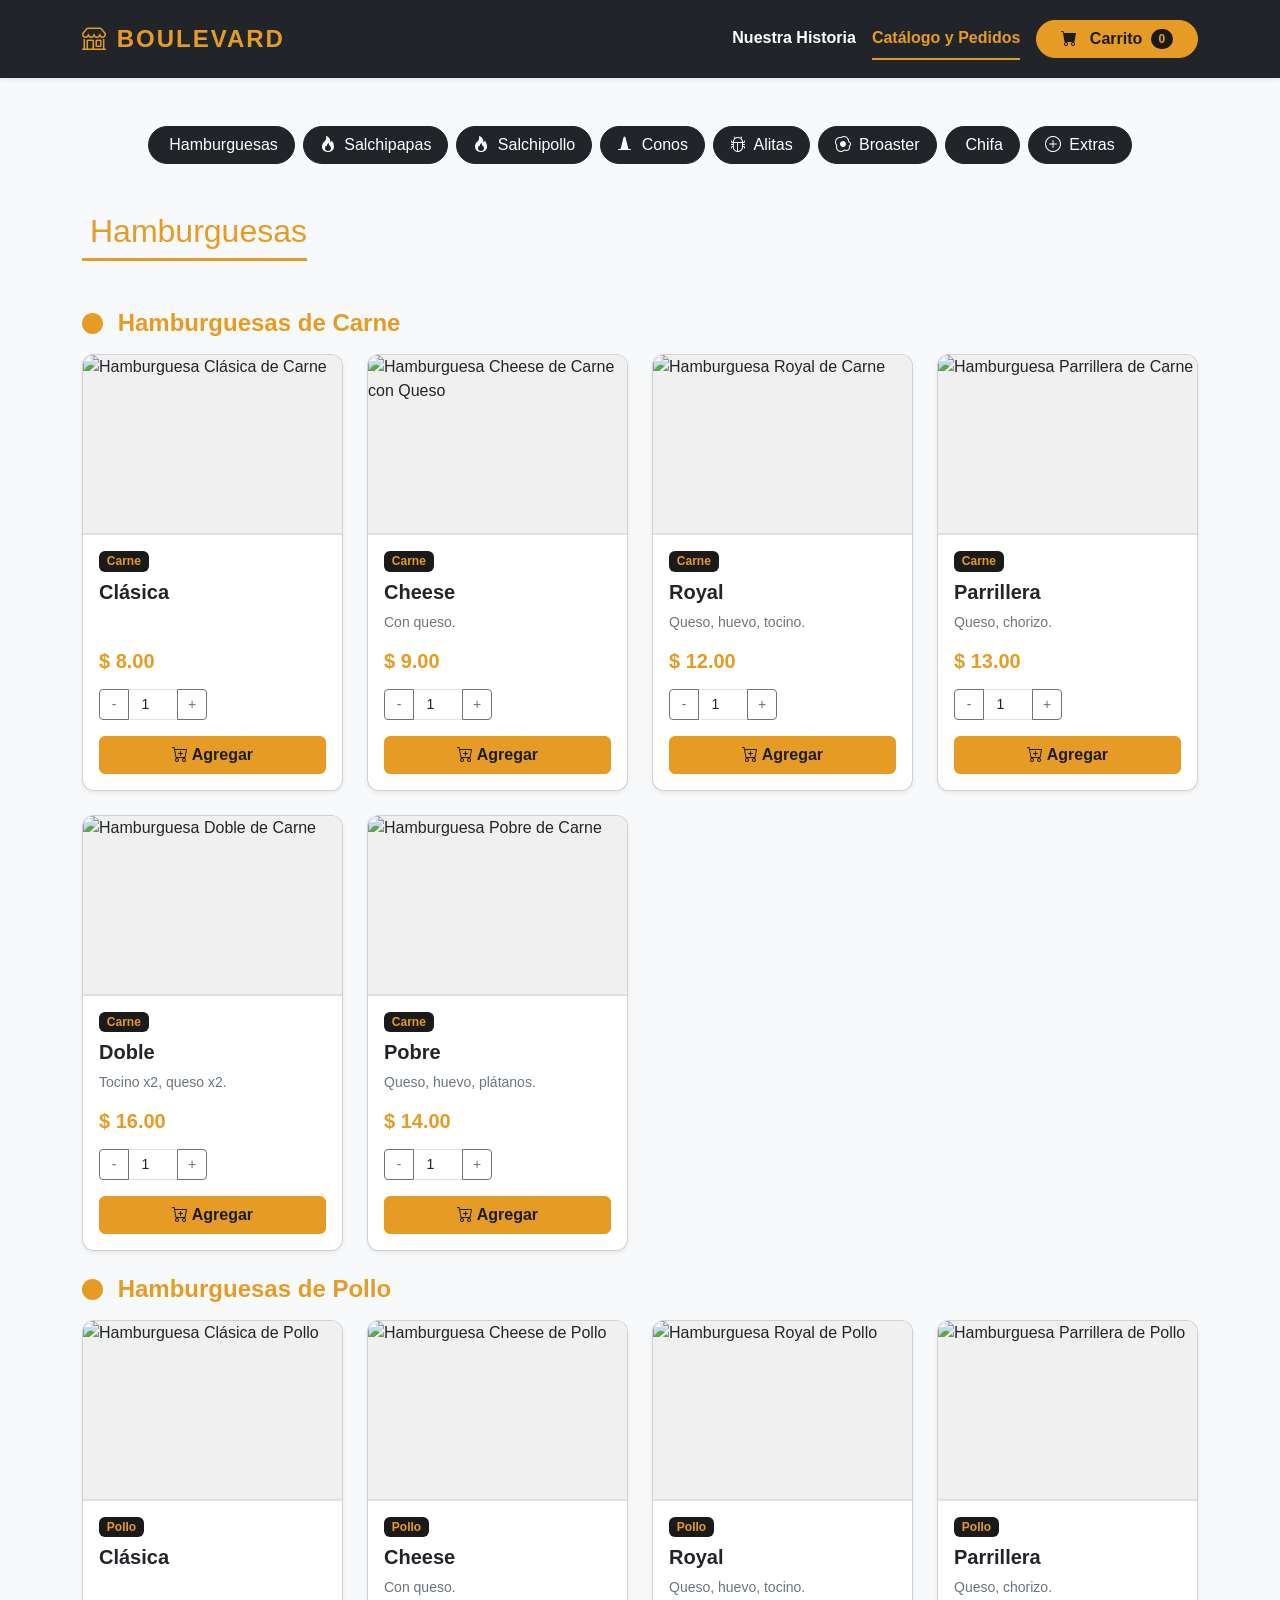
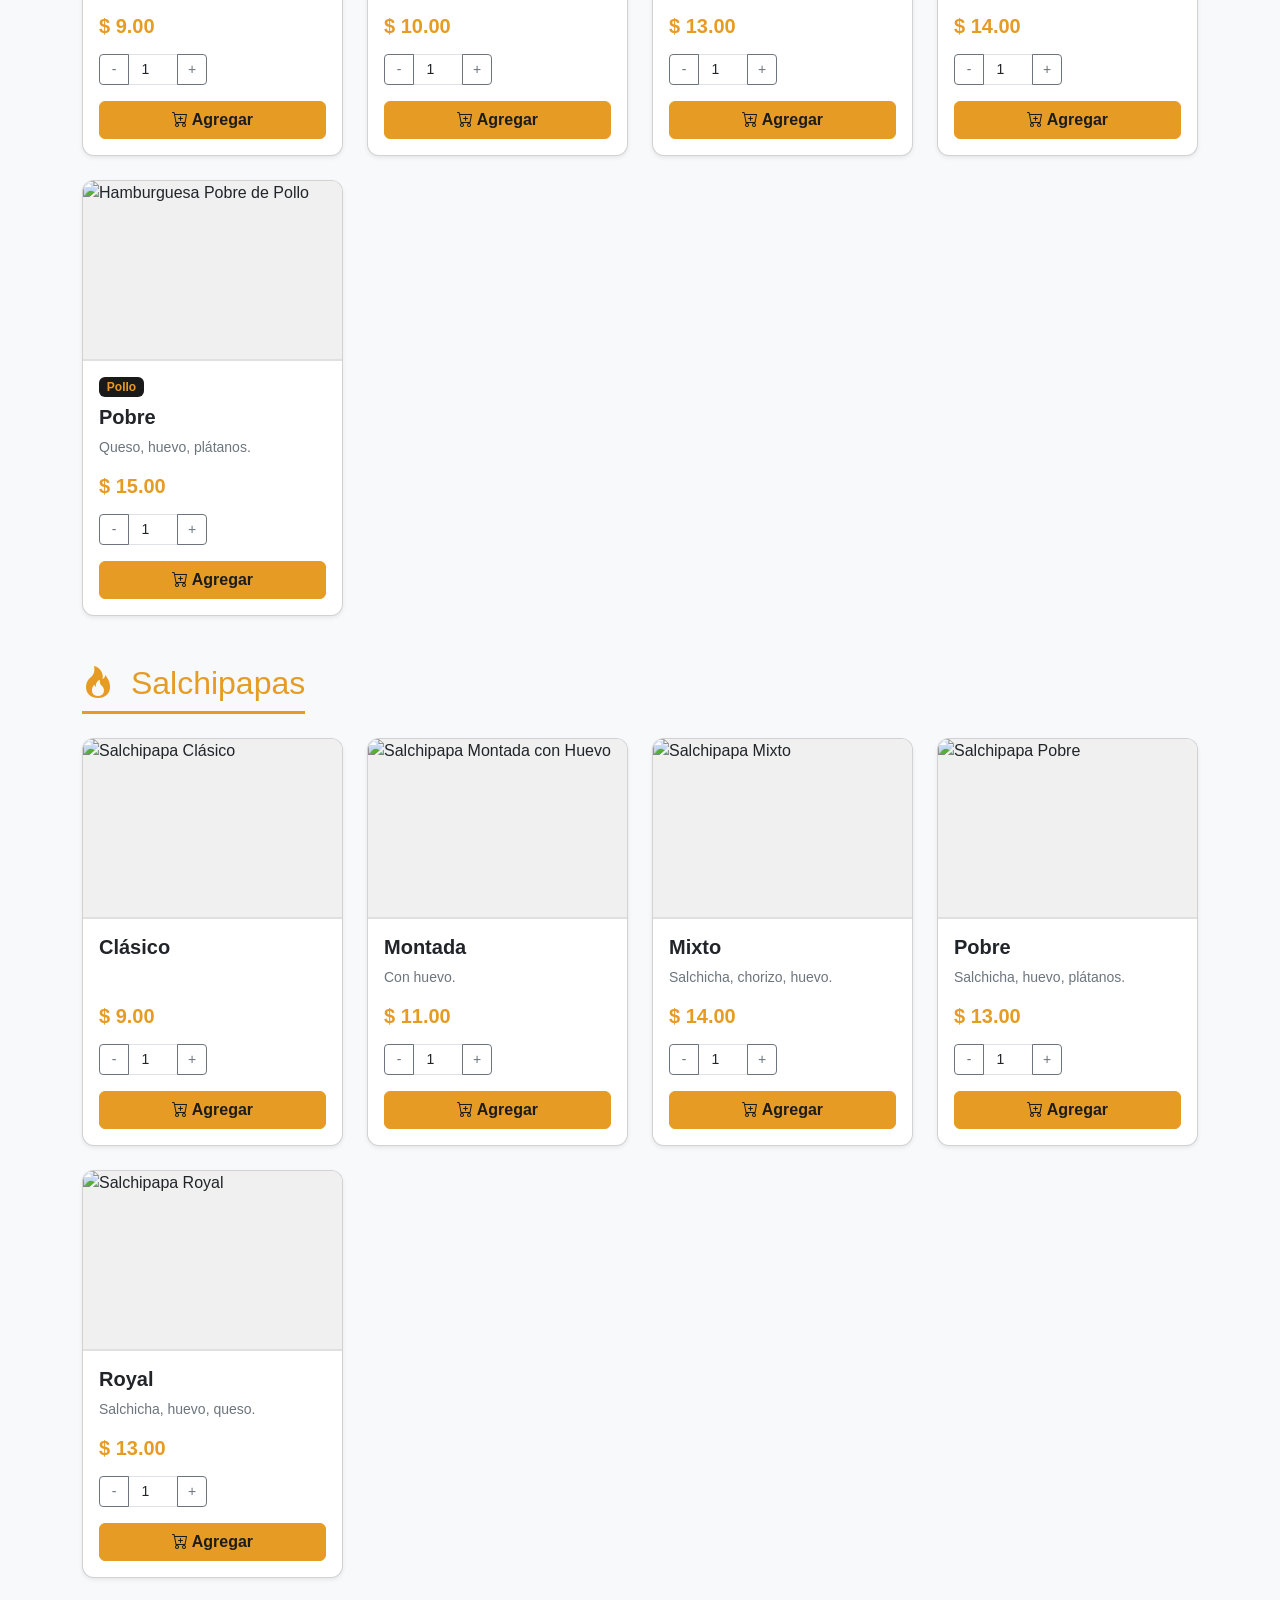
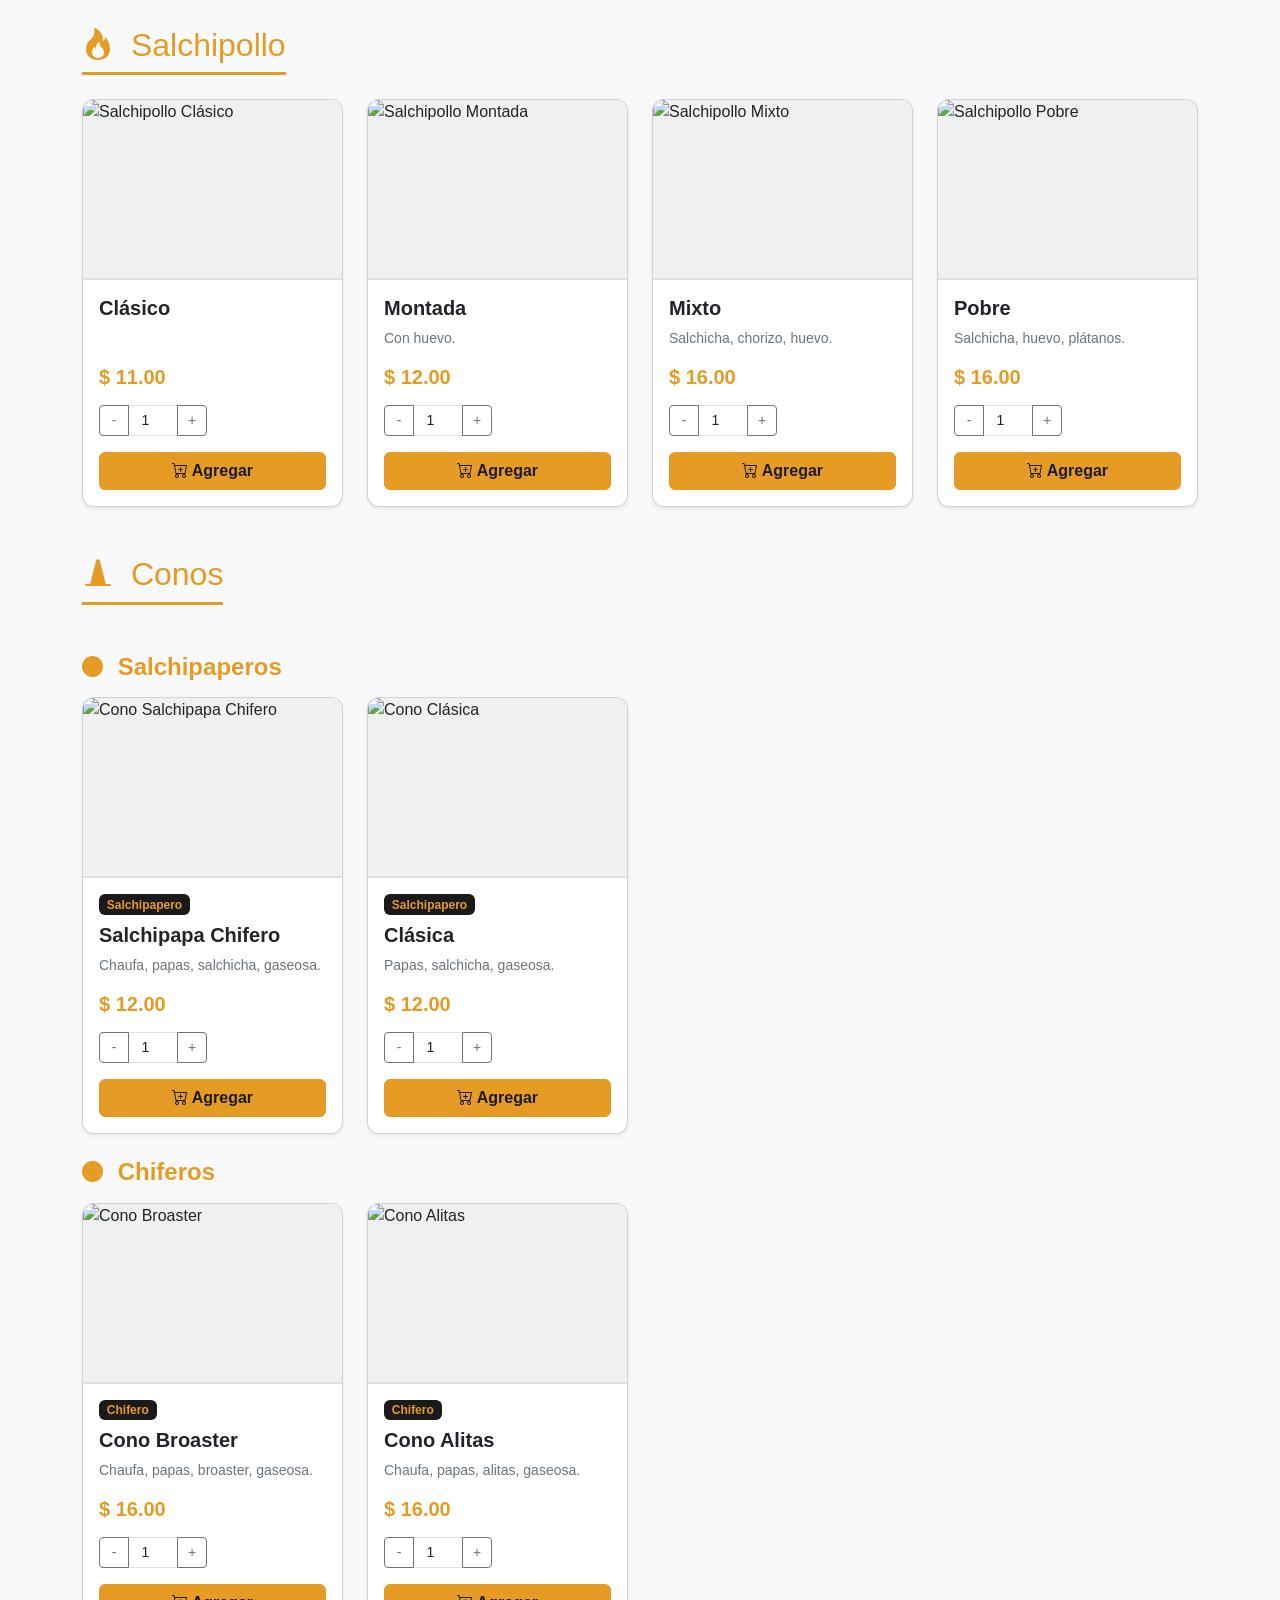
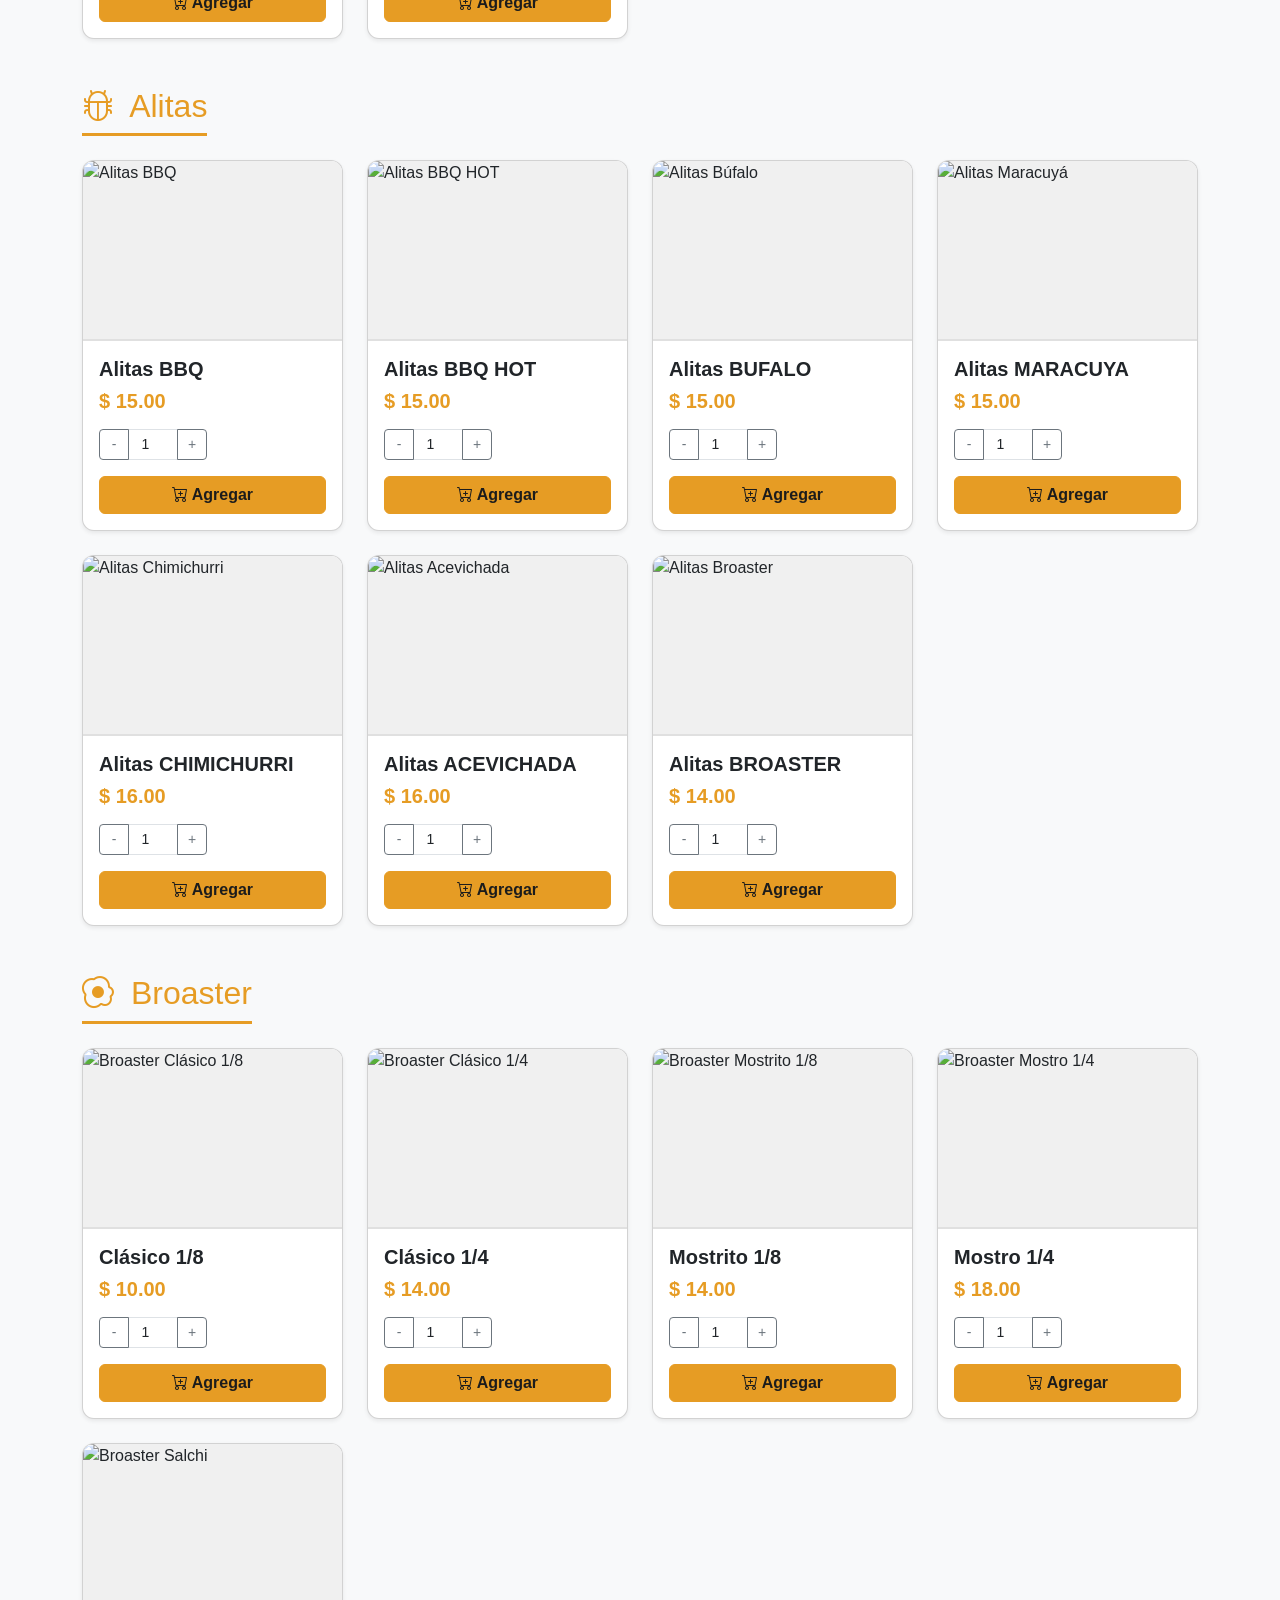
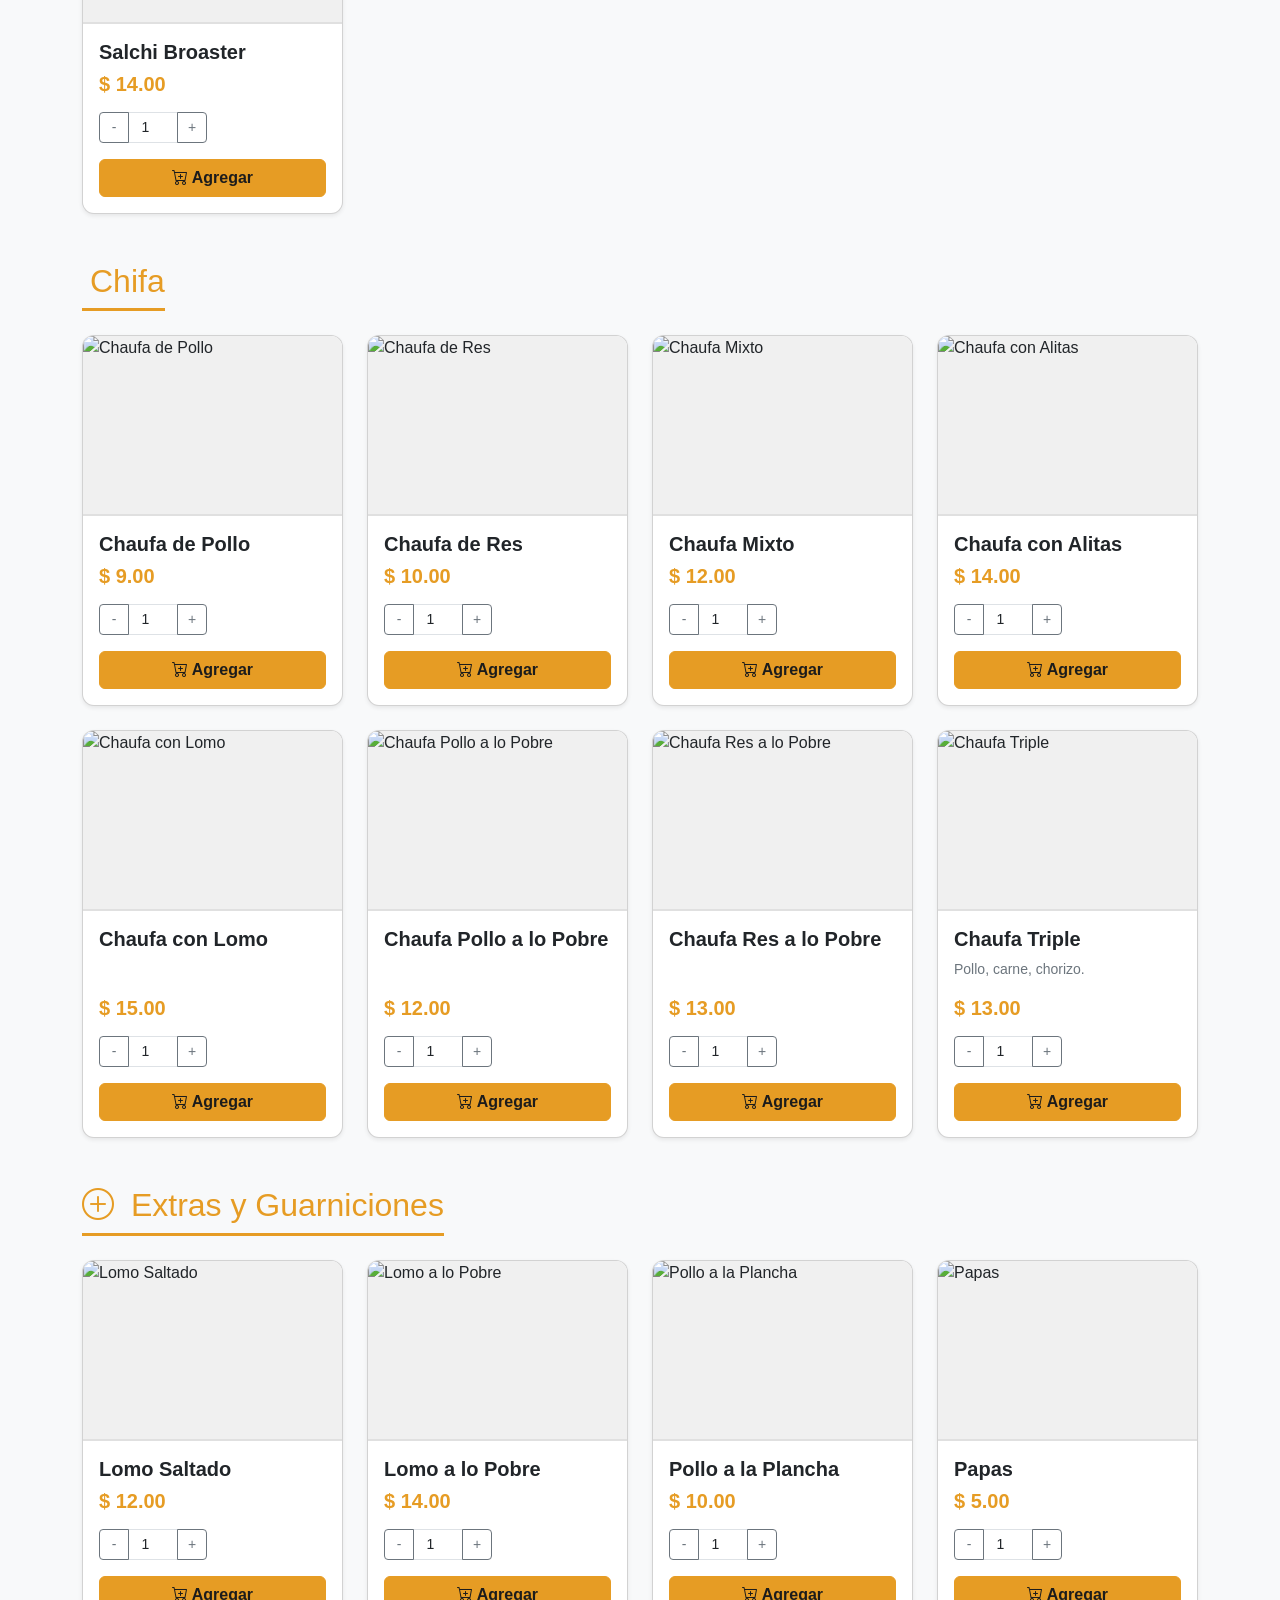
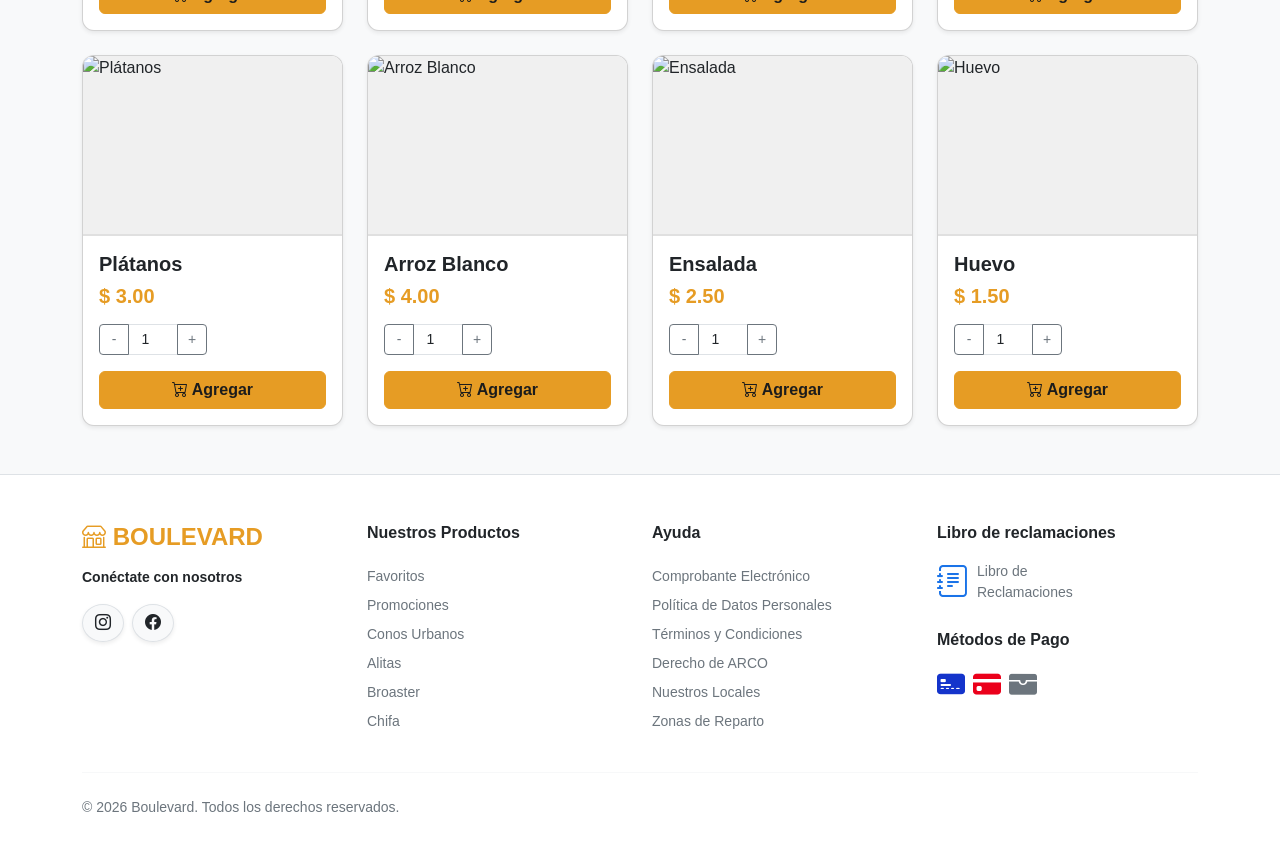
==== catalogo.html @ 3424c120 "first commit" ====
<!DOCTYPE html>
<html lang="es">
<head>
    <meta charset="UTF-8">
    <meta name="viewport" content="width=device-width, initial-scale=1.0">
    <title>Catálogo - Boulevard</title>
    
    <link rel="icon" type="image/png" href="imagenes/logo_boulevard.png">
    
    <link href="https://cdn.jsdelivr.net/npm/bootstrap@5.3.0/dist/css/bootstrap.min.css" rel="stylesheet">
    <link href="https://cdn.jsdelivr.net/npm/bootstrap-icons@1.10.5/font/bootstrap-icons.css" rel="stylesheet">
    
    <link rel="stylesheet" href="styles.css">
</head>
<body class="tema-boulevard bg-light">

    <nav class="navbar navbar-expand-lg bg-dark shadow-sm py-3 sticky-top" data-bs-theme="dark">
        <div class="container">
            <a class="navbar-brand logo-boulevard fw-bold text-uppercase text-warning" href="index.html">
                <i class="bi bi-shop"></i> BOULEVARD
            </a>
            <button class="navbar-toggler" type="button" data-bs-toggle="collapse" data-bs-target="#menuNavegacion">
                <span class="navbar-toggler-icon"></span>
            </button>
            <div class="collapse navbar-collapse" id="menuNavegacion">
                <ul class="nav nav-underline ms-auto align-items-center gap-3">
                    <li class="nav-item">
                        <a class="nav-link fw-bold text-light" href="index.html">Nuestra Historia</a>
                    </li>
                    <li class="nav-item">
                        <a class="nav-link active fw-bold text-warning" aria-current="page" href="catalogo.html">Catálogo y Pedidos</a>
                    </li>
                    <li class="nav-item">
                        <button class="btn btn-warning rounded-pill px-4 fw-bold" id="verCarritoBtn">
                            <i class="bi bi-cart-fill me-2"></i> Carrito <span id="carritoCount" class="badge bg-dark text-warning ms-1 rounded-pill">0</span>
                        </button>
                    </li>
                </ul>
            </div>
        </div>
    </nav>
    
    <main class="container my-5">
        
        <nav class="mb-5">
            <div class="d-flex justify-content-center flex-wrap gap-2">
                <a href="#hamburguesas" class="btn btn-dark rounded-pill px-3"><i class="bi bi-bagel me-1"></i> Hamburguesas</a>
                <a href="#salchipapas" class="btn btn-dark rounded-pill px-3"><i class="bi bi-fire me-1"></i> Salchipapas</a>
                <a href="#salchipollo" class="btn btn-dark rounded-pill px-3"><i class="bi bi-fire me-1"></i> Salchipollo</a>
                <a href="#conos" class="btn btn-dark rounded-pill px-3"><i class="bi bi-cone me-1"></i> Conos</a>
                <a href="#alitas" class="btn btn-dark rounded-pill px-3"><i class="bi bi-bug me-1"></i> Alitas</a>
                <a href="#broaster" class="btn btn-dark rounded-pill px-3"><i class="bi bi-egg-fried me-1"></i> Broaster</a>
                <a href="#chifa" class="btn btn-dark rounded-pill px-3"><i class="bi bi-bowl-fill me-1"></i> Chifa</a>
                <a href="#extras" class="btn btn-dark rounded-pill px-3"><i class="bi bi-plus-circle me-1"></i> Extras</a>
            </div>
        </nav>

        <!-- HAMBURGUESAS -->
        <section id="hamburguesas" class="mb-5">
            <h2 class="titulo-seccion text-warning mb-4"><i class="bi bi-bagel me-2"></i> Hamburguesas</h2>
            
            <h4 class="text-warning fw-bold mt-4 mb-3"><i class="bi bi-circle-fill me-2 small"></i> Hamburguesas de Carne</h4>
            <div class="row g-4 mb-4">
                <div class="col-12 col-md-6 col-lg-3">
                    <div class="card h-100 shadow-sm">
                        <div class="card-img-wrapper">
                            <img src="imagenes/hamburguesas/clasica-carne.jpg" alt="Hamburguesa Clásica de Carne" width="400" height="300" loading="lazy">
                            <div class="img-fallback">Hamburguesa Clásica de Carne</div>
                        </div>
                        <div class="card-body d-flex flex-column">
                            <span class="badge bg-dark mb-2 text-warning align-self-start">Carne</span>
                            <h5 class="card-title fw-bold">Clásica</h5>
                            <h5 class="mt-auto text-warning fw-bold">$ 8.00</h5>
                            <div class="input-group input-group-sm mb-3 mt-2">
                                <button class="btn btn-outline-secondary btn-resta" type="button">-</button>
                                <input type="number" class="form-control text-center cantidad" value="1" min="1" readonly>
                                <button class="btn btn-outline-secondary btn-suma" type="button">+</button>
                            </div>
                            <button class="btn btn-warning w-100 agregar-carrito"
                                    data-id="hamburguesa-clasica-carne"
                                    data-nombre="Hamburguesa Clásica (Carne)"
                                    data-precio="8.00">
                                <i class="bi bi-cart-plus"></i> Agregar
                            </button>
                        </div>
                    </div>
                </div>
                <div class="col-12 col-md-6 col-lg-3">
                    <div class="card h-100 shadow-sm">
                        <div class="card-img-wrapper">
                            <img src="imagenes/hamburguesas/cheese-carne.jpg" alt="Hamburguesa Cheese de Carne con Queso" width="400" height="300" loading="lazy">
                            <div class="img-fallback">Hamburguesa Cheese de Carne</div>
                        </div>
                        <div class="card-body d-flex flex-column">
                            <span class="badge bg-dark mb-2 text-warning align-self-start">Carne</span>
                            <h5 class="card-title fw-bold">Cheese</h5>
                            <p class="card-text text-muted small">Con queso.</p>
                            <h5 class="mt-auto text-warning fw-bold">$ 9.00</h5>
                            <div class="input-group input-group-sm mb-3 mt-2">
                                <button class="btn btn-outline-secondary btn-resta" type="button">-</button>
                                <input type="number" class="form-control text-center cantidad" value="1" min="1" readonly>
                                <button class="btn btn-outline-secondary btn-suma" type="button">+</button>
                            </div>
                            <button class="btn btn-warning w-100 agregar-carrito"
                                    data-id="hamburguesa-cheese-carne"
                                    data-nombre="Hamburguesa Cheese (Carne)"
                                    data-precio="9.00">
                                <i class="bi bi-cart-plus"></i> Agregar
                            </button>
                        </div>
                    </div>
                </div>
                <div class="col-12 col-md-6 col-lg-3">
                    <div class="card h-100 shadow-sm">
                        <div class="card-img-wrapper">
                            <img src="imagenes/hamburguesas/royal-carne.jpg" alt="Hamburguesa Royal de Carne" width="400" height="300" loading="lazy">
                            <div class="img-fallback">Hamburguesa Royal de Carne</div>
                        </div>
                        <div class="card-body d-flex flex-column">
                            <span class="badge bg-dark mb-2 text-warning align-self-start">Carne</span>
                            <h5 class="card-title fw-bold">Royal</h5>
                            <p class="card-text text-muted small">Queso, huevo, tocino.</p>
                            <h5 class="mt-auto text-warning fw-bold">$ 12.00</h5>
                            <div class="input-group input-group-sm mb-3 mt-2">
                                <button class="btn btn-outline-secondary btn-resta" type="button">-</button>
                                <input type="number" class="form-control text-center cantidad" value="1" min="1" readonly>
                                <button class="btn btn-outline-secondary btn-suma" type="button">+</button>
                            </div>
                            <button class="btn btn-warning w-100 agregar-carrito"
                                    data-id="hamburguesa-royal-carne"
                                    data-nombre="Hamburguesa Royal (Carne)"
                                    data-precio="12.00">
                                <i class="bi bi-cart-plus"></i> Agregar
                            </button>
                        </div>
                    </div>
                </div>
                <div class="col-12 col-md-6 col-lg-3">
                    <div class="card h-100 shadow-sm">
                        <div class="card-img-wrapper">
                            <img src="imagenes/hamburguesas/parrillera-carne.jpg" alt="Hamburguesa Parrillera de Carne" width="400" height="300" loading="lazy">
                            <div class="img-fallback">Hamburguesa Parrillera de Carne</div>
                        </div>
                        <div class="card-body d-flex flex-column">
                            <span class="badge bg-dark mb-2 text-warning align-self-start">Carne</span>
                            <h5 class="card-title fw-bold">Parrillera</h5>
                            <p class="card-text text-muted small">Queso, chorizo.</p>
                            <h5 class="mt-auto text-warning fw-bold">$ 13.00</h5>
                            <div class="input-group input-group-sm mb-3 mt-2">
                                <button class="btn btn-outline-secondary btn-resta" type="button">-</button>
                                <input type="number" class="form-control text-center cantidad" value="1" min="1" readonly>
                                <button class="btn btn-outline-secondary btn-suma" type="button">+</button>
                            </div>
                            <button class="btn btn-warning w-100 agregar-carrito"
                                    data-id="hamburguesa-parrillera-carne"
                                    data-nombre="Hamburguesa Parrillera (Carne)"
                                    data-precio="13.00">
                                <i class="bi bi-cart-plus"></i> Agregar
                            </button>
                        </div>
                    </div>
                </div>
                <div class="col-12 col-md-6 col-lg-3">
                    <div class="card h-100 shadow-sm">
                        <div class="card-img-wrapper">
                            <img src="imagenes/hamburguesas/doble-carne.jpg" alt="Hamburguesa Doble de Carne" width="400" height="300" loading="lazy">
                            <div class="img-fallback">Hamburguesa Doble de Carne</div>
                        </div>
                        <div class="card-body d-flex flex-column">
                            <span class="badge bg-dark mb-2 text-warning align-self-start">Carne</span>
                            <h5 class="card-title fw-bold">Doble</h5>
                            <p class="card-text text-muted small">Tocino x2, queso x2.</p>
                            <h5 class="mt-auto text-warning fw-bold">$ 16.00</h5>
                            <div class="input-group input-group-sm mb-3 mt-2">
                                <button class="btn btn-outline-secondary btn-resta" type="button">-</button>
                                <input type="number" class="form-control text-center cantidad" value="1" min="1" readonly>
                                <button class="btn btn-outline-secondary btn-suma" type="button">+</button>
                            </div>
                            <button class="btn btn-warning w-100 agregar-carrito"
                                    data-id="hamburguesa-doble-carne"
                                    data-nombre="Hamburguesa Doble (Carne)"
                                    data-precio="16.00">
                                <i class="bi bi-cart-plus"></i> Agregar
                            </button>
                        </div>
                    </div>
                </div>
                <div class="col-12 col-md-6 col-lg-3">
                    <div class="card h-100 shadow-sm">
                        <div class="card-img-wrapper">
                            <img src="imagenes/hamburguesas/pobre-carne.jpg" alt="Hamburguesa Pobre de Carne" width="400" height="300" loading="lazy">
                            <div class="img-fallback">Hamburguesa Pobre de Carne</div>
                        </div>
                        <div class="card-body d-flex flex-column">
                            <span class="badge bg-dark mb-2 text-warning align-self-start">Carne</span>
                            <h5 class="card-title fw-bold">Pobre</h5>
                            <p class="card-text text-muted small">Queso, huevo, plátanos.</p>
                            <h5 class="mt-auto text-warning fw-bold">$ 14.00</h5>
                            <div class="input-group input-group-sm mb-3 mt-2">
                                <button class="btn btn-outline-secondary btn-resta" type="button">-</button>
                                <input type="number" class="form-control text-center cantidad" value="1" min="1" readonly>
                                <button class="btn btn-outline-secondary btn-suma" type="button">+</button>
                            </div>
                            <button class="btn btn-warning w-100 agregar-carrito"
                                    data-id="hamburguesa-pobre-carne"
                                    data-nombre="Hamburguesa Pobre (Carne)"
                                    data-precio="14.00">
                                <i class="bi bi-cart-plus"></i> Agregar
                            </button>
                        </div>
                    </div>
                </div>
            </div>

            <h4 class="text-warning fw-bold mt-4 mb-3"><i class="bi bi-circle-fill me-2 small"></i> Hamburguesas de Pollo</h4>
            <div class="row g-4 mb-4">
                <div class="col-12 col-md-6 col-lg-3">
                    <div class="card h-100 shadow-sm">
                        <div class="card-img-wrapper">
                            <img src="imagenes/hamburguesas/clasica-pollo.jpg" alt="Hamburguesa Clásica de Pollo" width="400" height="300" loading="lazy">
                            <div class="img-fallback">Hamburguesa Clásica de Pollo</div>
                        </div>
                        <div class="card-body d-flex flex-column">
                            <span class="badge bg-dark mb-2 text-warning align-self-start">Pollo</span>
                            <h5 class="card-title fw-bold">Clásica</h5>
                            <h5 class="mt-auto text-warning fw-bold">$ 9.00</h5>
                            <div class="input-group input-group-sm mb-3 mt-2">
                                <button class="btn btn-outline-secondary btn-resta" type="button">-</button>
                                <input type="number" class="form-control text-center cantidad" value="1" min="1" readonly>
                                <button class="btn btn-outline-secondary btn-suma" type="button">+</button>
                            </div>
                            <button class="btn btn-warning w-100 agregar-carrito"
                                    data-id="hamburguesa-clasica-pollo"
                                    data-nombre="Hamburguesa Clásica (Pollo)"
                                    data-precio="9.00">
                                <i class="bi bi-cart-plus"></i> Agregar
                            </button>
                        </div>
                    </div>
                </div>
                <div class="col-12 col-md-6 col-lg-3">
                    <div class="card h-100 shadow-sm">
                        <div class="card-img-wrapper">
                            <img src="imagenes/hamburguesas/cheese-pollo.jpg" alt="Hamburguesa Cheese de Pollo" width="400" height="300" loading="lazy">
                            <div class="img-fallback">Hamburguesa Cheese de Pollo</div>
                        </div>
                        <div class="card-body d-flex flex-column">
                            <span class="badge bg-dark mb-2 text-warning align-self-start">Pollo</span>
                            <h5 class="card-title fw-bold">Cheese</h5>
                            <p class="card-text text-muted small">Con queso.</p>
                            <h5 class="mt-auto text-warning fw-bold">$ 10.00</h5>
                            <div class="input-group input-group-sm mb-3 mt-2">
                                <button class="btn btn-outline-secondary btn-resta" type="button">-</button>
                                <input type="number" class="form-control text-center cantidad" value="1" min="1" readonly>
                                <button class="btn btn-outline-secondary btn-suma" type="button">+</button>
                            </div>
                            <button class="btn btn-warning w-100 agregar-carrito"
                                    data-id="hamburguesa-cheese-pollo"
                                    data-nombre="Hamburguesa Cheese (Pollo)"
                                    data-precio="10.00">
                                <i class="bi bi-cart-plus"></i> Agregar
                            </button>
                        </div>
                    </div>
                </div>
                <div class="col-12 col-md-6 col-lg-3">
                    <div class="card h-100 shadow-sm">
                        <div class="card-img-wrapper">
                            <img src="imagenes/hamburguesas/royal-pollo.jpg" alt="Hamburguesa Royal de Pollo" width="400" height="300" loading="lazy">
                            <div class="img-fallback">Hamburguesa Royal de Pollo</div>
                        </div>
                        <div class="card-body d-flex flex-column">
                            <span class="badge bg-dark mb-2 text-warning align-self-start">Pollo</span>
                            <h5 class="card-title fw-bold">Royal</h5>
                            <p class="card-text text-muted small">Queso, huevo, tocino.</p>
                            <h5 class="mt-auto text-warning fw-bold">$ 13.00</h5>
                            <div class="input-group input-group-sm mb-3 mt-2">
                                <button class="btn btn-outline-secondary btn-resta" type="button">-</button>
                                <input type="number" class="form-control text-center cantidad" value="1" min="1" readonly>
                                <button class="btn btn-outline-secondary btn-suma" type="button">+</button>
                            </div>
                            <button class="btn btn-warning w-100 agregar-carrito"
                                    data-id="hamburguesa-royal-pollo"
                                    data-nombre="Hamburguesa Royal (Pollo)"
                                    data-precio="13.00">
                                <i class="bi bi-cart-plus"></i> Agregar
                            </button>
                        </div>
                    </div>
                </div>
                <div class="col-12 col-md-6 col-lg-3">
                    <div class="card h-100 shadow-sm">
                        <div class="card-img-wrapper">
                            <img src="imagenes/hamburguesas/parrillera-pollo.jpg" alt="Hamburguesa Parrillera de Pollo" width="400" height="300" loading="lazy">
                            <div class="img-fallback">Hamburguesa Parrillera de Pollo</div>
                        </div>
                        <div class="card-body d-flex flex-column">
                            <span class="badge bg-dark mb-2 text-warning align-self-start">Pollo</span>
                            <h5 class="card-title fw-bold">Parrillera</h5>
                            <p class="card-text text-muted small">Queso, chorizo.</p>
                            <h5 class="mt-auto text-warning fw-bold">$ 14.00</h5>
                            <div class="input-group input-group-sm mb-3 mt-2">
                                <button class="btn btn-outline-secondary btn-resta" type="button">-</button>
                                <input type="number" class="form-control text-center cantidad" value="1" min="1" readonly>
                                <button class="btn btn-outline-secondary btn-suma" type="button">+</button>
                            </div>
                            <button class="btn btn-warning w-100 agregar-carrito"
                                    data-id="hamburguesa-parrillera-pollo"
                                    data-nombre="Hamburguesa Parrillera (Pollo)"
                                    data-precio="14.00">
                                <i class="bi bi-cart-plus"></i> Agregar
                            </button>
                        </div>
                    </div>
                </div>
                <div class="col-12 col-md-6 col-lg-3">
                    <div class="card h-100 shadow-sm">
                        <div class="card-img-wrapper">
                            <img src="imagenes/hamburguesas/pobre-pollo.jpg" alt="Hamburguesa Pobre de Pollo" width="400" height="300" loading="lazy">
                            <div class="img-fallback">Hamburguesa Pobre de Pollo</div>
                        </div>
                        <div class="card-body d-flex flex-column">
                            <span class="badge bg-dark mb-2 text-warning align-self-start">Pollo</span>
                            <h5 class="card-title fw-bold">Pobre</h5>
                            <p class="card-text text-muted small">Queso, huevo, plátanos.</p>
                            <h5 class="mt-auto text-warning fw-bold">$ 15.00</h5>
                            <div class="input-group input-group-sm mb-3 mt-2">
                                <button class="btn btn-outline-secondary btn-resta" type="button">-</button>
                                <input type="number" class="form-control text-center cantidad" value="1" min="1" readonly>
                                <button class="btn btn-outline-secondary btn-suma" type="button">+</button>
                            </div>
                            <button class="btn btn-warning w-100 agregar-carrito"
                                    data-id="hamburguesa-pobre-pollo"
                                    data-nombre="Hamburguesa Pobre (Pollo)"
                                    data-precio="15.00">
                                <i class="bi bi-cart-plus"></i> Agregar
                            </button>
                        </div>
                    </div>
                </div>
            </div>
        </section>

        <!-- SALCHIPAPAS -->
        <section id="salchipapas" class="mb-5">
            <h2 class="titulo-seccion text-warning mb-4"><i class="bi bi-fire me-2"></i> Salchipapas</h2>
            <div class="row g-4">
                <div class="col-12 col-md-6 col-lg-3">
                    <div class="card h-100 shadow-sm">
                        <div class="card-img-wrapper">
                            <img src="imagenes/salchipapas/clasico.jpg" alt="Salchipapa Clásico" width="400" height="300" loading="lazy">
                            <div class="img-fallback">Salchipapa Clásico</div>
                        </div>
                        <div class="card-body d-flex flex-column">
                            <h5 class="card-title fw-bold">Clásico</h5>
                            <h5 class="mt-auto text-warning fw-bold">$ 9.00</h5>
                            <div class="input-group input-group-sm mb-3 mt-2">
                                <button class="btn btn-outline-secondary btn-resta" type="button">-</button>
                                <input type="number" class="form-control text-center cantidad" value="1" min="1" readonly>
                                <button class="btn btn-outline-secondary btn-suma" type="button">+</button>
                            </div>
                            <button class="btn btn-warning w-100 agregar-carrito"
                                    data-id="salchipapa-clasico"
                                    data-nombre="Salchipapa Clásico"
                                    data-precio="9.00">
                                <i class="bi bi-cart-plus"></i> Agregar
                            </button>
                        </div>
                    </div>
                </div>
                <div class="col-12 col-md-6 col-lg-3">
                    <div class="card h-100 shadow-sm">
                        <div class="card-img-wrapper">
                            <img src="imagenes/salchipapas/montada.jpg" alt="Salchipapa Montada con Huevo" width="400" height="300" loading="lazy">
                            <div class="img-fallback">Salchipapa Montada</div>
                        </div>
                        <div class="card-body d-flex flex-column">
                            <h5 class="card-title fw-bold">Montada</h5>
                            <p class="card-text text-muted small">Con huevo.</p>
                            <h5 class="mt-auto text-warning fw-bold">$ 11.00</h5>
                            <div class="input-group input-group-sm mb-3 mt-2">
                                <button class="btn btn-outline-secondary btn-resta" type="button">-</button>
                                <input type="number" class="form-control text-center cantidad" value="1" min="1" readonly>
                                <button class="btn btn-outline-secondary btn-suma" type="button">+</button>
                            </div>
                            <button class="btn btn-warning w-100 agregar-carrito"
                                    data-id="salchipapa-montada"
                                    data-nombre="Salchipapa Montada"
                                    data-precio="11.00">
                                <i class="bi bi-cart-plus"></i> Agregar
                            </button>
                        </div>
                    </div>
                </div>
                <div class="col-12 col-md-6 col-lg-3">
                    <div class="card h-100 shadow-sm">
                        <div class="card-img-wrapper">
                            <img src="imagenes/salchipapas/mixto.jpg" alt="Salchipapa Mixto" width="400" height="300" loading="lazy">
                            <div class="img-fallback">Salchipapa Mixto</div>
                        </div>
                        <div class="card-body d-flex flex-column">
                            <h5 class="card-title fw-bold">Mixto</h5>
                            <p class="card-text text-muted small">Salchicha, chorizo, huevo.</p>
                            <h5 class="mt-auto text-warning fw-bold">$ 14.00</h5>
                            <div class="input-group input-group-sm mb-3 mt-2">
                                <button class="btn btn-outline-secondary btn-resta" type="button">-</button>
                                <input type="number" class="form-control text-center cantidad" value="1" min="1" readonly>
                                <button class="btn btn-outline-secondary btn-suma" type="button">+</button>
                            </div>
                            <button class="btn btn-warning w-100 agregar-carrito"
                                    data-id="salchipapa-mixto"
                                    data-nombre="Salchipapa Mixto"
                                    data-precio="14.00">
                                <i class="bi bi-cart-plus"></i> Agregar
                            </button>
                        </div>
                    </div>
                </div>
                <div class="col-12 col-md-6 col-lg-3">
                    <div class="card h-100 shadow-sm">
                        <div class="card-img-wrapper">
                            <img src="imagenes/salchipapas/pobre.jpg" alt="Salchipapa Pobre" width="400" height="300" loading="lazy">
                            <div class="img-fallback">Salchipapa Pobre</div>
                        </div>
                        <div class="card-body d-flex flex-column">
                            <h5 class="card-title fw-bold">Pobre</h5>
                            <p class="card-text text-muted small">Salchicha, huevo, plátanos.</p>
                            <h5 class="mt-auto text-warning fw-bold">$ 13.00</h5>
                            <div class="input-group input-group-sm mb-3 mt-2">
                                <button class="btn btn-outline-secondary btn-resta" type="button">-</button>
                                <input type="number" class="form-control text-center cantidad" value="1" min="1" readonly>
                                <button class="btn btn-outline-secondary btn-suma" type="button">+</button>
                            </div>
                            <button class="btn btn-warning w-100 agregar-carrito"
                                    data-id="salchipapa-pobre"
                                    data-nombre="Salchipapa Pobre"
                                    data-precio="13.00">
                                <i class="bi bi-cart-plus"></i> Agregar
                            </button>
                        </div>
                    </div>
                </div>
                <div class="col-12 col-md-6 col-lg-3">
                    <div class="card h-100 shadow-sm">
                        <div class="card-img-wrapper">
                            <img src="imagenes/salchipapas/royal.jpg" alt="Salchipapa Royal" width="400" height="300" loading="lazy">
                            <div class="img-fallback">Salchipapa Royal</div>
                        </div>
                        <div class="card-body d-flex flex-column">
                            <h5 class="card-title fw-bold">Royal</h5>
                            <p class="card-text text-muted small">Salchicha, huevo, queso.</p>
                            <h5 class="mt-auto text-warning fw-bold">$ 13.00</h5>
                            <div class="input-group input-group-sm mb-3 mt-2">
                                <button class="btn btn-outline-secondary btn-resta" type="button">-</button>
                                <input type="number" class="form-control text-center cantidad" value="1" min="1" readonly>
                                <button class="btn btn-outline-secondary btn-suma" type="button">+</button>
                            </div>
                            <button class="btn btn-warning w-100 agregar-carrito"
                                    data-id="salchipapa-royal"
                                    data-nombre="Salchipapa Royal"
                                    data-precio="13.00">
                                <i class="bi bi-cart-plus"></i> Agregar
                            </button>
                        </div>
                    </div>
                </div>
            </div>
        </section>

        <!-- SALCHIPOLLO -->
        <section id="salchipollo" class="mb-5">
            <h2 class="titulo-seccion text-warning mb-4"><i class="bi bi-fire me-2"></i> Salchipollo</h2>
            <div class="row g-4">
                <div class="col-12 col-md-6 col-lg-3">
                    <div class="card h-100 shadow-sm">
                        <div class="card-img-wrapper">
                            <img src="imagenes/salchipollo/clasico.jpg" alt="Salchipollo Clásico" width="400" height="300" loading="lazy">
                            <div class="img-fallback">Salchipollo Clásico</div>
                        </div>
                        <div class="card-body d-flex flex-column">
                            <h5 class="card-title fw-bold">Clásico</h5>
                            <h5 class="mt-auto text-warning fw-bold">$ 11.00</h5>
                            <div class="input-group input-group-sm mb-3 mt-2">
                                <button class="btn btn-outline-secondary btn-resta" type="button">-</button>
                                <input type="number" class="form-control text-center cantidad" value="1" min="1" readonly>
                                <button class="btn btn-outline-secondary btn-suma" type="button">+</button>
                            </div>
                            <button class="btn btn-warning w-100 agregar-carrito"
                                    data-id="salchipollo-clasico"
                                    data-nombre="Salchipollo Clásico"
                                    data-precio="11.00">
                                <i class="bi bi-cart-plus"></i> Agregar
                            </button>
                        </div>
                    </div>
                </div>
                <div class="col-12 col-md-6 col-lg-3">
                    <div class="card h-100 shadow-sm">
                        <div class="card-img-wrapper">
                            <img src="imagenes/salchipollo/montada.jpg" alt="Salchipollo Montada" width="400" height="300" loading="lazy">
                            <div class="img-fallback">Salchipollo Montada</div>
                        </div>
                        <div class="card-body d-flex flex-column">
                            <h5 class="card-title fw-bold">Montada</h5>
                            <p class="card-text text-muted small">Con huevo.</p>
                            <h5 class="mt-auto text-warning fw-bold">$ 12.00</h5>
                            <div class="input-group input-group-sm mb-3 mt-2">
                                <button class="btn btn-outline-secondary btn-resta" type="button">-</button>
                                <input type="number" class="form-control text-center cantidad" value="1" min="1" readonly>
                                <button class="btn btn-outline-secondary btn-suma" type="button">+</button>
                            </div>
                            <button class="btn btn-warning w-100 agregar-carrito"
                                    data-id="salchipollo-montada"
                                    data-nombre="Salchipollo Montada"
                                    data-precio="12.00">
                                <i class="bi bi-cart-plus"></i> Agregar
                            </button>
                        </div>
                    </div>
                </div>
                <div class="col-12 col-md-6 col-lg-3">
                    <div class="card h-100 shadow-sm">
                        <div class="card-img-wrapper">
                            <img src="imagenes/salchipollo/mixto.jpg" alt="Salchipollo Mixto" width="400" height="300" loading="lazy">
                            <div class="img-fallback">Salchipollo Mixto</div>
                        </div>
                        <div class="card-body d-flex flex-column">
                            <h5 class="card-title fw-bold">Mixto</h5>
                            <p class="card-text text-muted small">Salchicha, chorizo, huevo.</p>
                            <h5 class="mt-auto text-warning fw-bold">$ 16.00</h5>
                            <div class="input-group input-group-sm mb-3 mt-2">
                                <button class="btn btn-outline-secondary btn-resta" type="button">-</button>
                                <input type="number" class="form-control text-center cantidad" value="1" min="1" readonly>
                                <button class="btn btn-outline-secondary btn-suma" type="button">+</button>
                            </div>
                            <button class="btn btn-warning w-100 agregar-carrito"
                                    data-id="salchipollo-mixto"
                                    data-nombre="Salchipollo Mixto"
                                    data-precio="16.00">
                                <i class="bi bi-cart-plus"></i> Agregar
                            </button>
                        </div>
                    </div>
                </div>
                <div class="col-12 col-md-6 col-lg-3">
                    <div class="card h-100 shadow-sm">
                        <div class="card-img-wrapper">
                            <img src="imagenes/salchipollo/pobre.jpg" alt="Salchipollo Pobre" width="400" height="300" loading="lazy">
                            <div class="img-fallback">Salchipollo Pobre</div>
                        </div>
                        <div class="card-body d-flex flex-column">
                            <h5 class="card-title fw-bold">Pobre</h5>
                            <p class="card-text text-muted small">Salchicha, huevo, plátanos.</p>
                            <h5 class="mt-auto text-warning fw-bold">$ 16.00</h5>
                            <div class="input-group input-group-sm mb-3 mt-2">
                                <button class="btn btn-outline-secondary btn-resta" type="button">-</button>
                                <input type="number" class="form-control text-center cantidad" value="1" min="1" readonly>
                                <button class="btn btn-outline-secondary btn-suma" type="button">+</button>
                            </div>
                            <button class="btn btn-warning w-100 agregar-carrito"
                                    data-id="salchipollo-pobre"
                                    data-nombre="Salchipollo Pobre"
                                    data-precio="16.00">
                                <i class="bi bi-cart-plus"></i> Agregar
                            </button>
                        </div>
                    </div>
                </div>
            </div>
        </section>

        <!-- CONOS -->
        <section id="conos" class="mb-5">
            <h2 class="titulo-seccion text-warning mb-4"><i class="bi bi-cone me-2"></i> Conos</h2>
            
            <h4 class="text-warning fw-bold mt-4 mb-3"><i class="bi bi-circle-fill me-2 small"></i> Salchipaperos</h4>
            <div class="row g-4 mb-4">
                <div class="col-12 col-md-6 col-lg-3">
                    <div class="card h-100 shadow-sm">
                        <div class="card-img-wrapper">
                            <img src="imagenes/conos/salchipapa-chifero.jpg" alt="Cono Salchipapa Chifero" width="400" height="300" loading="lazy">
                            <div class="img-fallback">Cono Salchipapa Chifero</div>
                        </div>
                        <div class="card-body d-flex flex-column">
                            <span class="badge bg-dark mb-2 text-warning align-self-start">Salchipapero</span>
                            <h5 class="card-title fw-bold">Salchipapa Chifero</h5>
                            <p class="card-text text-muted small">Chaufa, papas, salchicha, gaseosa.</p>
                            <h5 class="mt-auto text-warning fw-bold">$ 12.00</h5>
                            <div class="input-group input-group-sm mb-3 mt-2">
                                <button class="btn btn-outline-secondary btn-resta" type="button">-</button>
                                <input type="number" class="form-control text-center cantidad" value="1" min="1" readonly>
                                <button class="btn btn-outline-secondary btn-suma" type="button">+</button>
                            </div>
                            <button class="btn btn-warning w-100 agregar-carrito"
                                    data-id="cono-salchipapa-chifero"
                                    data-nombre="Cono Salchipapa Chifero"
                                    data-precio="12.00">
                                <i class="bi bi-cart-plus"></i> Agregar
                            </button>
                        </div>
                    </div>
                </div>
                <div class="col-12 col-md-6 col-lg-3">
                    <div class="card h-100 shadow-sm">
                        <div class="card-img-wrapper">
                            <img src="imagenes/conos/clasica.jpg" alt="Cono Clásica" width="400" height="300" loading="lazy">
                            <div class="img-fallback">Cono Clásica</div>
                        </div>
                        <div class="card-body d-flex flex-column">
                            <span class="badge bg-dark mb-2 text-warning align-self-start">Salchipapero</span>
                            <h5 class="card-title fw-bold">Clásica</h5>
                            <p class="card-text text-muted small">Papas, salchicha, gaseosa.</p>
                            <h5 class="mt-auto text-warning fw-bold">$ 12.00</h5>
                            <div class="input-group input-group-sm mb-3 mt-2">
                                <button class="btn btn-outline-secondary btn-resta" type="button">-</button>
                                <input type="number" class="form-control text-center cantidad" value="1" min="1" readonly>
                                <button class="btn btn-outline-secondary btn-suma" type="button">+</button>
                            </div>
                            <button class="btn btn-warning w-100 agregar-carrito"
                                    data-id="cono-clasica"
                                    data-nombre="Cono Clásica"
                                    data-precio="12.00">
                                <i class="bi bi-cart-plus"></i> Agregar
                            </button>
                        </div>
                    </div>
                </div>
            </div>

            <h4 class="text-warning fw-bold mt-4 mb-3"><i class="bi bi-circle-fill me-2 small"></i> Chiferos</h4>
            <div class="row g-4 mb-4">
                <div class="col-12 col-md-6 col-lg-3">
                    <div class="card h-100 shadow-sm">
                        <div class="card-img-wrapper">
                            <img src="imagenes/conos/broaster.jpg" alt="Cono Broaster" width="400" height="300" loading="lazy">
                            <div class="img-fallback">Cono Broaster</div>
                        </div>
                        <div class="card-body d-flex flex-column">
                            <span class="badge bg-dark mb-2 text-warning align-self-start">Chifero</span>
                            <h5 class="card-title fw-bold">Cono Broaster</h5>
                            <p class="card-text text-muted small">Chaufa, papas, broaster, gaseosa.</p>
                            <h5 class="mt-auto text-warning fw-bold">$ 16.00</h5>
                            <div class="input-group input-group-sm mb-3 mt-2">
                                <button class="btn btn-outline-secondary btn-resta" type="button">-</button>
                                <input type="number" class="form-control text-center cantidad" value="1" min="1" readonly>
                                <button class="btn btn-outline-secondary btn-suma" type="button">+</button>
                            </div>
                            <button class="btn btn-warning w-100 agregar-carrito"
                                    data-id="cono-broaster"
                                    data-nombre="Cono Broaster"
                                    data-precio="16.00">
                                <i class="bi bi-cart-plus"></i> Agregar
                            </button>
                        </div>
                    </div>
                </div>
                <div class="col-12 col-md-6 col-lg-3">
                    <div class="card h-100 shadow-sm">
                        <div class="card-img-wrapper">
                            <img src="imagenes/conos/alitas.jpg" alt="Cono Alitas" width="400" height="300" loading="lazy">
                            <div class="img-fallback">Cono Alitas</div>
                        </div>
                        <div class="card-body d-flex flex-column">
                            <span class="badge bg-dark mb-2 text-warning align-self-start">Chifero</span>
                            <h5 class="card-title fw-bold">Cono Alitas</h5>
                            <p class="card-text text-muted small">Chaufa, papas, alitas, gaseosa.</p>
                            <h5 class="mt-auto text-warning fw-bold">$ 16.00</h5>
                            <div class="input-group input-group-sm mb-3 mt-2">
                                <button class="btn btn-outline-secondary btn-resta" type="button">-</button>
                                <input type="number" class="form-control text-center cantidad" value="1" min="1" readonly>
                                <button class="btn btn-outline-secondary btn-suma" type="button">+</button>
                            </div>
                            <button class="btn btn-warning w-100 agregar-carrito"
                                    data-id="cono-alitas"
                                    data-nombre="Cono Alitas"
                                    data-precio="16.00">
                                <i class="bi bi-cart-plus"></i> Agregar
                            </button>
                        </div>
                    </div>
                </div>
            </div>
        </section>

        <!-- ALITAS -->
        <section id="alitas" class="mb-5">
            <h2 class="titulo-seccion text-warning mb-4"><i class="bi bi-bug me-2"></i> Alitas</h2>
            <div class="row g-4">
                <div class="col-12 col-md-6 col-lg-3">
                    <div class="card h-100 shadow-sm">
                        <div class="card-img-wrapper">
                            <img src="imagenes/alitas/bbq.jpg" alt="Alitas BBQ" width="400" height="300" loading="lazy">
                            <div class="img-fallback">Alitas BBQ</div>
                        </div>
                        <div class="card-body d-flex flex-column">
                            <h5 class="card-title fw-bold">Alitas BBQ</h5>
                            <h5 class="mt-auto text-warning fw-bold">$ 15.00</h5>
                            <div class="input-group input-group-sm mb-3 mt-2">
                                <button class="btn btn-outline-secondary btn-resta" type="button">-</button>
                                <input type="number" class="form-control text-center cantidad" value="1" min="1" readonly>
                                <button class="btn btn-outline-secondary btn-suma" type="button">+</button>
                            </div>
                            <button class="btn btn-warning w-100 agregar-carrito"
                                    data-id="alitas-bbq"
                                    data-nombre="Alitas BBQ"
                                    data-precio="15.00">
                                <i class="bi bi-cart-plus"></i> Agregar
                            </button>
                        </div>
                    </div>
                </div>
                <div class="col-12 col-md-6 col-lg-3">
                    <div class="card h-100 shadow-sm">
                        <div class="card-img-wrapper">
                            <img src="imagenes/alitas/bbq-hot.jpg" alt="Alitas BBQ HOT" width="400" height="300" loading="lazy">
                            <div class="img-fallback">Alitas BBQ HOT</div>
                        </div>
                        <div class="card-body d-flex flex-column">
                            <h5 class="card-title fw-bold">Alitas BBQ HOT</h5>
                            <h5 class="mt-auto text-warning fw-bold">$ 15.00</h5>
                            <div class="input-group input-group-sm mb-3 mt-2">
                                <button class="btn btn-outline-secondary btn-resta" type="button">-</button>
                                <input type="number" class="form-control text-center cantidad" value="1" min="1" readonly>
                                <button class="btn btn-outline-secondary btn-suma" type="button">+</button>
                            </div>
                            <button class="btn btn-warning w-100 agregar-carrito"
                                    data-id="alitas-bbq-hot"
                                    data-nombre="Alitas BBQ HOT"
                                    data-precio="15.00">
                                <i class="bi bi-cart-plus"></i> Agregar
                            </button>
                        </div>
                    </div>
                </div>
                <div class="col-12 col-md-6 col-lg-3">
                    <div class="card h-100 shadow-sm">
                        <div class="card-img-wrapper">
                            <img src="imagenes/alitas/bufalo.jpg" alt="Alitas Búfalo" width="400" height="300" loading="lazy">
                            <div class="img-fallback">Alitas Búfalo</div>
                        </div>
                        <div class="card-body d-flex flex-column">
                            <h5 class="card-title fw-bold">Alitas BUFALO</h5>
                            <h5 class="mt-auto text-warning fw-bold">$ 15.00</h5>
                            <div class="input-group input-group-sm mb-3 mt-2">
                                <button class="btn btn-outline-secondary btn-resta" type="button">-</button>
                                <input type="number" class="form-control text-center cantidad" value="1" min="1" readonly>
                                <button class="btn btn-outline-secondary btn-suma" type="button">+</button>
                            </div>
                            <button class="btn btn-warning w-100 agregar-carrito"
                                    data-id="alitas-bufalo"
                                    data-nombre="Alitas BUFALO"
                                    data-precio="15.00">
                                <i class="bi bi-cart-plus"></i> Agregar
                            </button>
                        </div>
                    </div>
                </div>
                <div class="col-12 col-md-6 col-lg-3">
                    <div class="card h-100 shadow-sm">
                        <div class="card-img-wrapper">
                            <img src="imagenes/alitas/maracuya.jpg" alt="Alitas Maracuyá" width="400" height="300" loading="lazy">
                            <div class="img-fallback">Alitas Maracuyá</div>
                        </div>
                        <div class="card-body d-flex flex-column">
                            <h5 class="card-title fw-bold">Alitas MARACUYA</h5>
                            <h5 class="mt-auto text-warning fw-bold">$ 15.00</h5>
                            <div class="input-group input-group-sm mb-3 mt-2">
                                <button class="btn btn-outline-secondary btn-resta" type="button">-</button>
                                <input type="number" class="form-control text-center cantidad" value="1" min="1" readonly>
                                <button class="btn btn-outline-secondary btn-suma" type="button">+</button>
                            </div>
                            <button class="btn btn-warning w-100 agregar-carrito"
                                    data-id="alitas-maracuya"
                                    data-nombre="Alitas MARACUYA"
                                    data-precio="15.00">
                                <i class="bi bi-cart-plus"></i> Agregar
                            </button>
                        </div>
                    </div>
                </div>
                <div class="col-12 col-md-6 col-lg-3">
                    <div class="card h-100 shadow-sm">
                        <div class="card-img-wrapper">
                            <img src="imagenes/alitas/chimichurri.jpg" alt="Alitas Chimichurri" width="400" height="300" loading="lazy">
                            <div class="img-fallback">Alitas Chimichurri</div>
                        </div>
                        <div class="card-body d-flex flex-column">
                            <h5 class="card-title fw-bold">Alitas CHIMICHURRI</h5>
                            <h5 class="mt-auto text-warning fw-bold">$ 16.00</h5>
                            <div class="input-group input-group-sm mb-3 mt-2">
                                <button class="btn btn-outline-secondary btn-resta" type="button">-</button>
                                <input type="number" class="form-control text-center cantidad" value="1" min="1" readonly>
                                <button class="btn btn-outline-secondary btn-suma" type="button">+</button>
                            </div>
                            <button class="btn btn-warning w-100 agregar-carrito"
                                    data-id="alitas-chimichurri"
                                    data-nombre="Alitas CHIMICHURRI"
                                    data-precio="16.00">
                                <i class="bi bi-cart-plus"></i> Agregar
                            </button>
                        </div>
                    </div>
                </div>
                <div class="col-12 col-md-6 col-lg-3">
                    <div class="card h-100 shadow-sm">
                        <div class="card-img-wrapper">
                            <img src="imagenes/alitas/acevichada.jpg" alt="Alitas Acevichada" width="400" height="300" loading="lazy">
                            <div class="img-fallback">Alitas Acevichada</div>
                        </div>
                        <div class="card-body d-flex flex-column">
                            <h5 class="card-title fw-bold">Alitas ACEVICHADA</h5>
                            <h5 class="mt-auto text-warning fw-bold">$ 16.00</h5>
                            <div class="input-group input-group-sm mb-3 mt-2">
                                <button class="btn btn-outline-secondary btn-resta" type="button">-</button>
                                <input type="number" class="form-control text-center cantidad" value="1" min="1" readonly>
                                <button class="btn btn-outline-secondary btn-suma" type="button">+</button>
                            </div>
                            <button class="btn btn-warning w-100 agregar-carrito"
                                    data-id="alitas-acevichada"
                                    data-nombre="Alitas ACEVICHADA"
                                    data-precio="16.00">
                                <i class="bi bi-cart-plus"></i> Agregar
                            </button>
                        </div>
                    </div>
                </div>
                <div class="col-12 col-md-6 col-lg-3">
                    <div class="card h-100 shadow-sm">
                        <div class="card-img-wrapper">
                            <img src="imagenes/alitas/broaster.jpg" alt="Alitas Broaster" width="400" height="300" loading="lazy">
                            <div class="img-fallback">Alitas Broaster</div>
                        </div>
                        <div class="card-body d-flex flex-column">
                            <h5 class="card-title fw-bold">Alitas BROASTER</h5>
                            <h5 class="mt-auto text-warning fw-bold">$ 14.00</h5>
                            <div class="input-group input-group-sm mb-3 mt-2">
                                <button class="btn btn-outline-secondary btn-resta" type="button">-</button>
                                <input type="number" class="form-control text-center cantidad" value="1" min="1" readonly>
                                <button class="btn btn-outline-secondary btn-suma" type="button">+</button>
                            </div>
                            <button class="btn btn-warning w-100 agregar-carrito"
                                    data-id="alitas-broaster"
                                    data-nombre="Alitas BROASTER"
                                    data-precio="14.00">
                                <i class="bi bi-cart-plus"></i> Agregar
                            </button>
                        </div>
                    </div>
                </div>
            </div>
        </section>

        <!-- BROASTER -->
        <section id="broaster" class="mb-5">
            <h2 class="titulo-seccion text-warning mb-4"><i class="bi bi-egg-fried me-2"></i> Broaster</h2>
            <div class="row g-4">
                <div class="col-12 col-md-6 col-lg-3">
                    <div class="card h-100 shadow-sm">
                        <div class="card-img-wrapper">
                            <img src="imagenes/broaster/clasico-1-8.jpg" alt="Broaster Clásico 1/8" width="400" height="300" loading="lazy">
                            <div class="img-fallback">Broaster Clásico 1/8</div>
                        </div>
                        <div class="card-body d-flex flex-column">
                            <h5 class="card-title fw-bold">Clásico 1/8</h5>
                            <h5 class="mt-auto text-warning fw-bold">$ 10.00</h5>
                            <div class="input-group input-group-sm mb-3 mt-2">
                                <button class="btn btn-outline-secondary btn-resta" type="button">-</button>
                                <input type="number" class="form-control text-center cantidad" value="1" min="1" readonly>
                                <button class="btn btn-outline-secondary btn-suma" type="button">+</button>
                            </div>
                            <button class="btn btn-warning w-100 agregar-carrito"
                                    data-id="broaster-clasico-1-8"
                                    data-nombre="Broaster Clásico 1/8"
                                    data-precio="10.00">
                                <i class="bi bi-cart-plus"></i> Agregar
                            </button>
                        </div>
                    </div>
                </div>
                <div class="col-12 col-md-6 col-lg-3">
                    <div class="card h-100 shadow-sm">
                        <div class="card-img-wrapper">
                            <img src="imagenes/broaster/clasico-1-4.jpg" alt="Broaster Clásico 1/4" width="400" height="300" loading="lazy">
                            <div class="img-fallback">Broaster Clásico 1/4</div>
                        </div>
                        <div class="card-body d-flex flex-column">
                            <h5 class="card-title fw-bold">Clásico 1/4</h5>
                            <h5 class="mt-auto text-warning fw-bold">$ 14.00</h5>
                            <div class="input-group input-group-sm mb-3 mt-2">
                                <button class="btn btn-outline-secondary btn-resta" type="button">-</button>
                                <input type="number" class="form-control text-center cantidad" value="1" min="1" readonly>
                                <button class="btn btn-outline-secondary btn-suma" type="button">+</button>
                            </div>
                            <button class="btn btn-warning w-100 agregar-carrito"
                                    data-id="broaster-clasico-1-4"
                                    data-nombre="Broaster Clásico 1/4"
                                    data-precio="14.00">
                                <i class="bi bi-cart-plus"></i> Agregar
                            </button>
                        </div>
                    </div>
                </div>
                <div class="col-12 col-md-6 col-lg-3">
                    <div class="card h-100 shadow-sm">
                        <div class="card-img-wrapper">
                            <img src="imagenes/broaster/mostrito-1-8.jpg" alt="Broaster Mostrito 1/8" width="400" height="300" loading="lazy">
                            <div class="img-fallback">Broaster Mostrito 1/8</div>
                        </div>
                        <div class="card-body d-flex flex-column">
                            <h5 class="card-title fw-bold">Mostrito 1/8</h5>
                            <h5 class="mt-auto text-warning fw-bold">$ 14.00</h5>
                            <div class="input-group input-group-sm mb-3 mt-2">
                                <button class="btn btn-outline-secondary btn-resta" type="button">-</button>
                                <input type="number" class="form-control text-center cantidad" value="1" min="1" readonly>
                                <button class="btn btn-outline-secondary btn-suma" type="button">+</button>
                            </div>
                            <button class="btn btn-warning w-100 agregar-carrito"
                                    data-id="broaster-mostrito-1-8"
                                    data-nombre="Broaster Mostrito 1/8"
                                    data-precio="14.00">
                                <i class="bi bi-cart-plus"></i> Agregar
                            </button>
                        </div>
                    </div>
                </div>
                <div class="col-12 col-md-6 col-lg-3">
                    <div class="card h-100 shadow-sm">
                        <div class="card-img-wrapper">
                            <img src="imagenes/broaster/mostro-1-4.jpg" alt="Broaster Mostro 1/4" width="400" height="300" loading="lazy">
                            <div class="img-fallback">Broaster Mostro 1/4</div>
                        </div>
                        <div class="card-body d-flex flex-column">
                            <h5 class="card-title fw-bold">Mostro 1/4</h5>
                            <h5 class="mt-auto text-warning fw-bold">$ 18.00</h5>
                            <div class="input-group input-group-sm mb-3 mt-2">
                                <button class="btn btn-outline-secondary btn-resta" type="button">-</button>
                                <input type="number" class="form-control text-center cantidad" value="1" min="1" readonly>
                                <button class="btn btn-outline-secondary btn-suma" type="button">+</button>
                            </div>
                            <button class="btn btn-warning w-100 agregar-carrito"
                                    data-id="broaster-mostro-1-4"
                                    data-nombre="Broaster Mostro 1/4"
                                    data-precio="18.00">
                                <i class="bi bi-cart-plus"></i> Agregar
                            </button>
                        </div>
                    </div>
                </div>
                <div class="col-12 col-md-6 col-lg-3">
                    <div class="card h-100 shadow-sm">
                        <div class="card-img-wrapper">
                            <img src="imagenes/broaster/salchi-broaster.jpg" alt="Broaster Salchi" width="400" height="300" loading="lazy">
                            <div class="img-fallback">Broaster Salchi</div>
                        </div>
                        <div class="card-body d-flex flex-column">
                            <h5 class="card-title fw-bold">Salchi Broaster</h5>
                            <h5 class="mt-auto text-warning fw-bold">$ 14.00</h5>
                            <div class="input-group input-group-sm mb-3 mt-2">
                                <button class="btn btn-outline-secondary btn-resta" type="button">-</button>
                                <input type="number" class="form-control text-center cantidad" value="1" min="1" readonly>
                                <button class="btn btn-outline-secondary btn-suma" type="button">+</button>
                            </div>
                            <button class="btn btn-warning w-100 agregar-carrito"
                                    data-id="broaster-salchi"
                                    data-nombre="Broaster Salchi"
                                    data-precio="14.00">
                                <i class="bi bi-cart-plus"></i> Agregar
                            </button>
                        </div>
                    </div>
                </div>
            </div>
        </section>

        <!-- CHIFA -->
        <section id="chifa" class="mb-5">
            <h2 class="titulo-seccion text-warning mb-4"><i class="bi bi-bowl-fill me-2"></i> Chifa</h2>
            <div class="row g-4">
                <div class="col-12 col-md-6 col-lg-3">
                    <div class="card h-100 shadow-sm">
                        <div class="card-img-wrapper">
                            <img src="imagenes/chifa/chaufa-pollo.jpg" alt="Chaufa de Pollo" width="400" height="300" loading="lazy">
                            <div class="img-fallback">Chaufa de Pollo</div>
                        </div>
                        <div class="card-body d-flex flex-column">
                            <h5 class="card-title fw-bold">Chaufa de Pollo</h5>
                            <h5 class="mt-auto text-warning fw-bold">$ 9.00</h5>
                            <div class="input-group input-group-sm mb-3 mt-2">
                                <button class="btn btn-outline-secondary btn-resta" type="button">-</button>
                                <input type="number" class="form-control text-center cantidad" value="1" min="1" readonly>
                                <button class="btn btn-outline-secondary btn-suma" type="button">+</button>
                            </div>
                            <button class="btn btn-warning w-100 agregar-carrito"
                                    data-id="chaufa-pollo"
                                    data-nombre="Chaufa de Pollo"
                                    data-precio="9.00">
                                <i class="bi bi-cart-plus"></i> Agregar
                            </button>
                        </div>
                    </div>
                </div>
                <div class="col-12 col-md-6 col-lg-3">
                    <div class="card h-100 shadow-sm">
                        <div class="card-img-wrapper">
                            <img src="imagenes/chifa/chaufa-res.jpg" alt="Chaufa de Res" width="400" height="300" loading="lazy">
                            <div class="img-fallback">Chaufa de Res</div>
                        </div>
                        <div class="card-body d-flex flex-column">
                            <h5 class="card-title fw-bold">Chaufa de Res</h5>
                            <h5 class="mt-auto text-warning fw-bold">$ 10.00</h5>
                            <div class="input-group input-group-sm mb-3 mt-2">
                                <button class="btn btn-outline-secondary btn-resta" type="button">-</button>
                                <input type="number" class="form-control text-center cantidad" value="1" min="1" readonly>
                                <button class="btn btn-outline-secondary btn-suma" type="button">+</button>
                            </div>
                            <button class="btn btn-warning w-100 agregar-carrito"
                                    data-id="chaufa-res"
                                    data-nombre="Chaufa de Res"
                                    data-precio="10.00">
                                <i class="bi bi-cart-plus"></i> Agregar
                            </button>
                        </div>
                    </div>
                </div>
                <div class="col-12 col-md-6 col-lg-3">
                    <div class="card h-100 shadow-sm">
                        <div class="card-img-wrapper">
                            <img src="imagenes/chifa/chaufa-mixto.jpg" alt="Chaufa Mixto" width="400" height="300" loading="lazy">
                            <div class="img-fallback">Chaufa Mixto</div>
                        </div>
                        <div class="card-body d-flex flex-column">
                            <h5 class="card-title fw-bold">Chaufa Mixto</h5>
                            <h5 class="mt-auto text-warning fw-bold">$ 12.00</h5>
                            <div class="input-group input-group-sm mb-3 mt-2">
                                <button class="btn btn-outline-secondary btn-resta" type="button">-</button>
                                <input type="number" class="form-control text-center cantidad" value="1" min="1" readonly>
                                <button class="btn btn-outline-secondary btn-suma" type="button">+</button>
                            </div>
                            <button class="btn btn-warning w-100 agregar-carrito"
                                    data-id="chaufa-mixto"
                                    data-nombre="Chaufa Mixto"
                                    data-precio="12.00">
                                <i class="bi bi-cart-plus"></i> Agregar
                            </button>
                        </div>
                    </div>
                </div>
                <div class="col-12 col-md-6 col-lg-3">
                    <div class="card h-100 shadow-sm">
                        <div class="card-img-wrapper">
                            <img src="imagenes/chifa/chaufa-alitas.jpg" alt="Chaufa con Alitas" width="400" height="300" loading="lazy">
                            <div class="img-fallback">Chaufa con Alitas</div>
                        </div>
                        <div class="card-body d-flex flex-column">
                            <h5 class="card-title fw-bold">Chaufa con Alitas</h5>
                            <h5 class="mt-auto text-warning fw-bold">$ 14.00</h5>
                            <div class="input-group input-group-sm mb-3 mt-2">
                                <button class="btn btn-outline-secondary btn-resta" type="button">-</button>
                                <input type="number" class="form-control text-center cantidad" value="1" min="1" readonly>
                                <button class="btn btn-outline-secondary btn-suma" type="button">+</button>
                            </div>
                            <button class="btn btn-warning w-100 agregar-carrito"
                                    data-id="chaufa-alitas"
                                    data-nombre="Chaufa con Alitas"
                                    data-precio="14.00">
                                <i class="bi bi-cart-plus"></i> Agregar
                            </button>
                        </div>
                    </div>
                </div>
                <div class="col-12 col-md-6 col-lg-3">
                    <div class="card h-100 shadow-sm">
                        <div class="card-img-wrapper">
                            <img src="imagenes/chifa/chaufa-lomo.jpg" alt="Chaufa con Lomo" width="400" height="300" loading="lazy">
                            <div class="img-fallback">Chaufa con Lomo</div>
                        </div>
                        <div class="card-body d-flex flex-column">
                            <h5 class="card-title fw-bold">Chaufa con Lomo</h5>
                            <h5 class="mt-auto text-warning fw-bold">$ 15.00</h5>
                            <div class="input-group input-group-sm mb-3 mt-2">
                                <button class="btn btn-outline-secondary btn-resta" type="button">-</button>
                                <input type="number" class="form-control text-center cantidad" value="1" min="1" readonly>
                                <button class="btn btn-outline-secondary btn-suma" type="button">+</button>
                            </div>
                            <button class="btn btn-warning w-100 agregar-carrito"
                                    data-id="chaufa-lomo"
                                    data-nombre="Chaufa con Lomo"
                                    data-precio="15.00">
                                <i class="bi bi-cart-plus"></i> Agregar
                            </button>
                        </div>
                    </div>
                </div>
                <div class="col-12 col-md-6 col-lg-3">
                    <div class="card h-100 shadow-sm">
                        <div class="card-img-wrapper">
                            <img src="imagenes/chifa/pollo-pobre.jpg" alt="Chaufa Pollo a lo Pobre" width="400" height="300" loading="lazy">
                            <div class="img-fallback">Chaufa Pollo a lo Pobre</div>
                        </div>
                        <div class="card-body d-flex flex-column">
                            <h5 class="card-title fw-bold">Chaufa Pollo a lo Pobre</h5>
                            <h5 class="mt-auto text-warning fw-bold">$ 12.00</h5>
                            <div class="input-group input-group-sm mb-3 mt-2">
                                <button class="btn btn-outline-secondary btn-resta" type="button">-</button>
                                <input type="number" class="form-control text-center cantidad" value="1" min="1" readonly>
                                <button class="btn btn-outline-secondary btn-suma" type="button">+</button>
                            </div>
                            <button class="btn btn-warning w-100 agregar-carrito"
                                    data-id="chaufa-pollo-pobre"
                                    data-nombre="Chaufa Pollo a lo Pobre"
                                    data-precio="12.00">
                                <i class="bi bi-cart-plus"></i> Agregar
                            </button>
                        </div>
                    </div>
                </div>
                <div class="col-12 col-md-6 col-lg-3">
                    <div class="card h-100 shadow-sm">
                        <div class="card-img-wrapper">
                            <img src="imagenes/chifa/res-pobre.jpg" alt="Chaufa Res a lo Pobre" width="400" height="300" loading="lazy">
                            <div class="img-fallback">Chaufa Res a lo Pobre</div>
                        </div>
                        <div class="card-body d-flex flex-column">
                            <h5 class="card-title fw-bold">Chaufa Res a lo Pobre</h5>
                            <h5 class="mt-auto text-warning fw-bold">$ 13.00</h5>
                            <div class="input-group input-group-sm mb-3 mt-2">
                                <button class="btn btn-outline-secondary btn-resta" type="button">-</button>
                                <input type="number" class="form-control text-center cantidad" value="1" min="1" readonly>
                                <button class="btn btn-outline-secondary btn-suma" type="button">+</button>
                            </div>
                            <button class="btn btn-warning w-100 agregar-carrito"
                                    data-id="chaufa-res-pobre"
                                    data-nombre="Chaufa Res a lo Pobre"
                                    data-precio="13.00">
                                <i class="bi bi-cart-plus"></i> Agregar
                            </button>
                        </div>
                    </div>
                </div>
                <div class="col-12 col-md-6 col-lg-3">
                    <div class="card h-100 shadow-sm">
                        <div class="card-img-wrapper">
                            <img src="imagenes/chifa/triple.jpg" alt="Chaufa Triple" width="400" height="300" loading="lazy">
                            <div class="img-fallback">Chaufa Triple</div>
                        </div>
                        <div class="card-body d-flex flex-column">
                            <h5 class="card-title fw-bold">Chaufa Triple</h5>
                            <p class="card-text text-muted small">Pollo, carne, chorizo.</p>
                            <h5 class="mt-auto text-warning fw-bold">$ 13.00</h5>
                            <div class="input-group input-group-sm mb-3 mt-2">
                                <button class="btn btn-outline-secondary btn-resta" type="button">-</button>
                                <input type="number" class="form-control text-center cantidad" value="1" min="1" readonly>
                                <button class="btn btn-outline-secondary btn-suma" type="button">+</button>
                            </div>
                            <button class="btn btn-warning w-100 agregar-carrito"
                                    data-id="chaufa-triple"
                                    data-nombre="Chaufa Triple"
                                    data-precio="13.00">
                                <i class="bi bi-cart-plus"></i> Agregar
                            </button>
                        </div>
                    </div>
                </div>
            </div>
        </section>

        <!-- EXTRAS -->
        <section id="extras" class="mb-5">
            <h2 class="titulo-seccion text-warning mb-4"><i class="bi bi-plus-circle me-2"></i> Extras y Guarniciones</h2>
            <div class="row g-4">
                <div class="col-12 col-md-6 col-lg-3">
                    <div class="card h-100 shadow-sm">
                        <div class="card-img-wrapper">
                            <img src="imagenes/extras/lomo-saltado.jpg" alt="Lomo Saltado" width="400" height="300" loading="lazy">
                            <div class="img-fallback">Lomo Saltado</div>
                        </div>
                        <div class="card-body d-flex flex-column">
                            <h5 class="card-title fw-bold">Lomo Saltado</h5>
                            <h5 class="mt-auto text-warning fw-bold">$ 12.00</h5>
                            <div class="input-group input-group-sm mb-3 mt-2">
                                <button class="btn btn-outline-secondary btn-resta" type="button">-</button>
                                <input type="number" class="form-control text-center cantidad" value="1" min="1" readonly>
                                <button class="btn btn-outline-secondary btn-suma" type="button">+</button>
                            </div>
                            <button class="btn btn-warning w-100 agregar-carrito"
                                    data-id="lomo-saltado"
                                    data-nombre="Lomo Saltado"
                                    data-precio="12.00">
                                <i class="bi bi-cart-plus"></i> Agregar
                            </button>
                        </div>
                    </div>
                </div>
                <div class="col-12 col-md-6 col-lg-3">
                    <div class="card h-100 shadow-sm">
                        <div class="card-img-wrapper">
                            <img src="imagenes/extras/lomo-pobre.jpg" alt="Lomo a lo Pobre" width="400" height="300" loading="lazy">
                            <div class="img-fallback">Lomo a lo Pobre</div>
                        </div>
                        <div class="card-body d-flex flex-column">
                            <h5 class="card-title fw-bold">Lomo a lo Pobre</h5>
                            <h5 class="mt-auto text-warning fw-bold">$ 14.00</h5>
                            <div class="input-group input-group-sm mb-3 mt-2">
                                <button class="btn btn-outline-secondary btn-resta" type="button">-</button>
                                <input type="number" class="form-control text-center cantidad" value="1" min="1" readonly>
                                <button class="btn btn-outline-secondary btn-suma" type="button">+</button>
                            </div>
                            <button class="btn btn-warning w-100 agregar-carrito"
                                    data-id="lomo-pobre"
                                    data-nombre="Lomo a lo Pobre"
                                    data-precio="14.00">
                                <i class="bi bi-cart-plus"></i> Agregar
                            </button>
                        </div>
                    </div>
                </div>
                <div class="col-12 col-md-6 col-lg-3">
                    <div class="card h-100 shadow-sm">
                        <div class="card-img-wrapper">
                            <img src="imagenes/extras/pollo-plancha.jpg" alt="Pollo a la Plancha" width="400" height="300" loading="lazy">
                            <div class="img-fallback">Pollo a la Plancha</div>
                        </div>
                        <div class="card-body d-flex flex-column">
                            <h5 class="card-title fw-bold">Pollo a la Plancha</h5>
                            <h5 class="mt-auto text-warning fw-bold">$ 10.00</h5>
                            <div class="input-group input-group-sm mb-3 mt-2">
                                <button class="btn btn-outline-secondary btn-resta" type="button">-</button>
                                <input type="number" class="form-control text-center cantidad" value="1" min="1" readonly>
                                <button class="btn btn-outline-secondary btn-suma" type="button">+</button>
                            </div>
                            <button class="btn btn-warning w-100 agregar-carrito"
                                    data-id="pollo-plancha"
                                    data-nombre="Pollo a la Plancha"
                                    data-precio="10.00">
                                <i class="bi bi-cart-plus"></i> Agregar
                            </button>
                        </div>
                    </div>
                </div>
                <div class="col-12 col-md-6 col-lg-3">
                    <div class="card h-100 shadow-sm">
                        <div class="card-img-wrapper">
                            <img src="imagenes/extras/papas.jpg" alt="Papas" width="400" height="300" loading="lazy">
                            <div class="img-fallback">Papas</div>
                        </div>
                        <div class="card-body d-flex flex-column">
                            <h5 class="card-title fw-bold">Papas</h5>
                            <h5 class="mt-auto text-warning fw-bold">$ 5.00</h5>
                            <div class="input-group input-group-sm mb-3 mt-2">
                                <button class="btn btn-outline-secondary btn-resta" type="button">-</button>
                                <input type="number" class="form-control text-center cantidad" value="1" min="1" readonly>
                                <button class="btn btn-outline-secondary btn-suma" type="button">+</button>
                            </div>
                            <button class="btn btn-warning w-100 agregar-carrito"
                                    data-id="papas"
                                    data-nombre="Papas"
                                    data-precio="5.00">
                                <i class="bi bi-cart-plus"></i> Agregar
                            </button>
                        </div>
                    </div>
                </div>
                <div class="col-12 col-md-6 col-lg-3">
                    <div class="card h-100 shadow-sm">
                        <div class="card-img-wrapper">
                            <img src="imagenes/extras/platanos.jpg" alt="Plátanos" width="400" height="300" loading="lazy">
                            <div class="img-fallback">Plátanos</div>
                        </div>
                        <div class="card-body d-flex flex-column">
                            <h5 class="card-title fw-bold">Plátanos</h5>
                            <h5 class="mt-auto text-warning fw-bold">$ 3.00</h5>
                            <div class="input-group input-group-sm mb-3 mt-2">
                                <button class="btn btn-outline-secondary btn-resta" type="button">-</button>
                                <input type="number" class="form-control text-center cantidad" value="1" min="1" readonly>
                                <button class="btn btn-outline-secondary btn-suma" type="button">+</button>
                            </div>
                            <button class="btn btn-warning w-100 agregar-carrito"
                                    data-id="platanos"
                                    data-nombre="Plátanos"
                                    data-precio="3.00">
                                <i class="bi bi-cart-plus"></i> Agregar
                            </button>
                        </div>
                    </div>
                </div>
                <div class="col-12 col-md-6 col-lg-3">
                    <div class="card h-100 shadow-sm">
                        <div class="card-img-wrapper">
                            <img src="imagenes/extras/arroz.jpg" alt="Arroz Blanco" width="400" height="300" loading="lazy">
                            <div class="img-fallback">Arroz Blanco</div>
                        </div>
                        <div class="card-body d-flex flex-column">
                            <h5 class="card-title fw-bold">Arroz Blanco</h5>
                            <h5 class="mt-auto text-warning fw-bold">$ 4.00</h5>
                            <div class="input-group input-group-sm mb-3 mt-2">
                                <button class="btn btn-outline-secondary btn-resta" type="button">-</button>
                                <input type="number" class="form-control text-center cantidad" value="1" min="1" readonly>
                                <button class="btn btn-outline-secondary btn-suma" type="button">+</button>
                            </div>
                            <button class="btn btn-warning w-100 agregar-carrito"
                                    data-id="arroz"
                                    data-nombre="Arroz Blanco"
                                    data-precio="4.00">
                                <i class="bi bi-cart-plus"></i> Agregar
                            </button>
                        </div>
                    </div>
                </div>
                <div class="col-12 col-md-6 col-lg-3">
                    <div class="card h-100 shadow-sm">
                        <div class="card-img-wrapper">
                            <img src="imagenes/extras/ensalada.jpg" alt="Ensalada" width="400" height="300" loading="lazy">
                            <div class="img-fallback">Ensalada</div>
                        </div>
                        <div class="card-body d-flex flex-column">
                            <h5 class="card-title fw-bold">Ensalada</h5>
                            <h5 class="mt-auto text-warning fw-bold">$ 2.50</h5>
                            <div class="input-group input-group-sm mb-3 mt-2">
                                <button class="btn btn-outline-secondary btn-resta" type="button">-</button>
                                <input type="number" class="form-control text-center cantidad" value="1" min="1" readonly>
                                <button class="btn btn-outline-secondary btn-suma" type="button">+</button>
                            </div>
                            <button class="btn btn-warning w-100 agregar-carrito"
                                    data-id="ensalada"
                                    data-nombre="Ensalada"
                                    data-precio="2.50">
                                <i class="bi bi-cart-plus"></i> Agregar
                            </button>
                        </div>
                    </div>
                </div>
                <div class="col-12 col-md-6 col-lg-3">
                    <div class="card h-100 shadow-sm">
                        <div class="card-img-wrapper">
                            <img src="imagenes/extras/huevo.jpg" alt="Huevo" width="400" height="300" loading="lazy">
                            <div class="img-fallback">Huevo</div>
                        </div>
                        <div class="card-body d-flex flex-column">
                            <h5 class="card-title fw-bold">Huevo</h5>
                            <h5 class="mt-auto text-warning fw-bold">$ 1.50</h5>
                            <div class="input-group input-group-sm mb-3 mt-2">
                                <button class="btn btn-outline-secondary btn-resta" type="button">-</button>
                                <input type="number" class="form-control text-center cantidad" value="1" min="1" readonly>
                                <button class="btn btn-outline-secondary btn-suma" type="button">+</button>
                            </div>
                            <button class="btn btn-warning w-100 agregar-carrito"
                                    data-id="huevo"
                                    data-nombre="Huevo"
                                    data-precio="1.50">
                                <i class="bi bi-cart-plus"></i> Agregar
                            </button>
                        </div>
                    </div>
                </div>
            </div>
        </section>
    </main>

    <footer class="bg-white text-dark py-5 border-top mt-auto">
        <div class="container">
            <div class="row gy-4">
                
                <!-- Columna 1: Marca y Redes -->
                <div class="col-lg-3 col-md-6">
                    <h4 class="fw-bold text-uppercase mb-3" style="color: #e69c24;">
                        <i class="bi bi-shop"></i> BOULEVARD
                    </h4>
                    <p class="fw-bold small mb-3">Conéctate con nosotros</p>
                    <div class="d-flex gap-2">
                        <a href="#" class="btn btn-light rounded-circle border shadow-sm" aria-label="Instagram">
                            <i class="bi bi-instagram text-dark"></i>
                        </a>
                        <a href="#" class="btn btn-light rounded-circle border shadow-sm" aria-label="Facebook">
                            <i class="bi bi-facebook text-dark"></i>
                        </a>
                    </div>
                </div>

                <!-- Columna 2: Nuestros Productos -->
                <div class="col-lg-3 col-md-6">
                    <h6 class="fw-bold mb-4">Nuestros Productos</h6>
                    <ul class="list-unstyled small">
                        <li class="mb-2"><a href="#" class="text-decoration-none text-muted">Favoritos</a></li>
                        <li class="mb-2"><a href="#" class="text-decoration-none text-muted">Promociones</a></li>
                        <li class="mb-2"><a href="#" class="text-decoration-none text-muted">Conos Urbanos</a></li>
                        <li class="mb-2"><a href="#" class="text-decoration-none text-muted">Alitas</a></li>
                        <li class="mb-2"><a href="#" class="text-decoration-none text-muted">Broaster</a></li>
                        <li class="mb-2"><a href="#" class="text-decoration-none text-muted">Chifa</a></li>
                    </ul>
                </div>

                <!-- Columna 3: Ayuda -->
                <div class="col-lg-3 col-md-6">
                    <h6 class="fw-bold mb-4">Ayuda</h6>
                    <ul class="list-unstyled small">
                        <li class="mb-2"><a href="#" class="text-decoration-none text-muted">Comprobante Electrónico</a></li>
                        <li class="mb-2"><a href="#" class="text-decoration-none text-muted">Política de Datos Personales</a></li>
                        <li class="mb-2"><a href="#" class="text-decoration-none text-muted">Términos y Condiciones</a></li>
                        <li class="mb-2"><a href="#" class="text-decoration-none text-muted">Derecho de ARCO</a></li>
                        <li class="mb-2"><a href="#" class="text-decoration-none text-muted">Nuestros Locales</a></li>
                        <li class="mb-2"><a href="#" class="text-decoration-none text-muted">Zonas de Reparto</a></li>
                    </ul>
                </div>

                <!-- Columna 4: Libro de Reclamaciones y Pagos -->
                <div class="col-lg-3 col-md-6">
                    <h6 class="fw-bold mb-3">Libro de reclamaciones</h6>
                    <a href="#" class="text-decoration-none text-muted small d-flex align-items-center mb-4">
                        <i class="bi bi-journal-text fs-2 me-2" style="color: #1a73e8;"></i>
                        <span>Libro de<br>Reclamaciones</span>
                    </a>
                    
                    <h6 class="fw-bold mb-3">Métodos de Pago</h6>
                    <div class="d-flex gap-2 fs-3">
                        <i class="bi bi-credit-card-2-front-fill" style="color: #1434CB;" title="Visa"></i>
                        <i class="bi bi-credit-card-fill" style="color: #EB001B;" title="Mastercard"></i>
                        <i class="bi bi-wallet-fill text-secondary" title="Billeteras Digitales"></i>
                    </div>
                </div>
                
            </div>

            <!-- Divisor y Copyright -->
            <hr class="my-4" style="border-color: #dee2e6;">
            
            <div class="row">
                <div class="col text-start">
                    <p class="small text-muted mb-0">&copy; 2026 Boulevard. Todos los derechos reservados.</p>
                </div>
            </div>
        </div>
    </footer>

    <script src="https://cdn.jsdelivr.net/npm/bootstrap@5.3.0/dist/js/bootstrap.bundle.min.js"></script>
    <script src="app.js"></script>
</body>
</html>
---- styles.css ----
/* =========================================
   BOULEVARD - HOJA DE ESTILOS PRINCIPAL
   Cumple con rúbrica: CSS3, Flexbox, Grid, Media Queries
   (Colores directos sin uso de variables)
   ========================================= */

/* ================= ESTILOS BASE ================= */
body {
    background-color: #f4f4f4;
    color: #1c1c1c;
    font-family: 'Segoe UI', Tahoma, Geneva, Verdana, sans-serif;
}

/* ================= NAV Y COMPONENTES ================= */
.navbar-custom {
    background-color: #1c1c1c !important;
    border-bottom: 4px solid #e69c24;
}

.nav-link {
    color: #ffffff !important;
    font-weight: 600;
    transition: color 0.3s ease;
}

.nav-link:hover, .nav-link.active {
    color: #e69c24 !important;
}

/* Logo */
.logo-boulevard {
    letter-spacing: 2px;
    font-size: 1.5rem;
}

/* ================= BOTONES ================= */
.btn-primario {
    background-color: #e69c24;
    color: #1c1c1c;
    font-weight: bold;
    border: none;
    transition: transform 0.2s ease, background-color 0.2s;
}

.btn-primario:hover {
    background-color: #c9851b;
    transform: scale(1.05);
    color: white;
}

.btn-warning {
    background-color: #e69c24;
    border-color: #e69c24;
    color: #1c1c1c;
    font-weight: bold;
    transition: all 0.3s ease;
}

.btn-warning:hover {
    background-color: #c9851b;
    border-color: #c9851b;
    color: #ffffff;
}

/* Botones de cantidad en catálogo */
.btn-resta,
.btn-suma {
    width: 30px;
    min-width: 30px;
}

/* ================= TÍTULOS DE SECCIÓN ================= */
.titulo-seccion {
    border-bottom: 3px solid #e69c24;
    padding-bottom: 0.5rem;
    display: inline-block;
}

/* ================= NAVEGACIÓN ACTIVA ================= */
.nav-underline .nav-link.active {
    border-bottom-color: #e69c24 !important;
}

/* ================= TARJETAS DE PRODUCTOS (CATÁLOGO) ================= */
.card {
    transition: transform 0.3s ease, box-shadow 0.3s ease;
    border-radius: 12px;
    overflow: hidden;
}

.card:hover {
    transform: translateY(-5px);
    box-shadow: 0 10px 25px rgba(0, 0, 0, 0.15) !important;
}

.card-body {
    display: flex;
    flex-direction: column;
    justify-content: space-between;
}

/* Contenedor de imagen con tamaño fijo - FONDO CLARO */
.card-img-wrapper {
    height: 180px;
    background-color: #f0f0f0;
    position: relative;
    overflow: hidden;
    display: flex;
    align-items: center;
    justify-content: center;
    border-bottom: 2px solid #e0e0e0;
}

/* Imagen dentro del wrapper */
.card-img-wrapper img {
    width: 100%;
    height: 100%;
    object-fit: cover;
    position: absolute;
    top: 0;
    left: 0;
}

/* Texto alternativo cuando no hay imagen */
.card-img-wrapper .img-fallback {
    color: #1c1c1c;
    font-size: 14px;
    font-weight: bold;
    text-align: center;
    padding: 15px;
    z-index: 2;
    line-height: 1.4;
    background-color: #f0f0f0;
    width: 100%;
    height: 100%;
    position: absolute;
    top: 0;
    left: 0;
    display: none;
    align-items: center;
    justify-content: center;
}

/* Mostrar fallback cuando la imagen no carga */
.card-img-wrapper img[src=""],
.card-img-wrapper img:not([src]),
.card-img-wrapper img[src="imagenes/placeholder.jpg"] {
    display: none;
}

.card-img-wrapper img[src=""] ~ .img-fallback,
.card-img-wrapper img:not([src]) ~ .img-fallback,
.card-img-wrapper img[src="imagenes/placeholder.jpg"] ~ .img-fallback {
    display: flex;
}

/* Si hay imagen cargada, ocultar fallback */
.card-img-wrapper img[src]:not([src=""]):not([src="imagenes/placeholder.jpg"]) ~ .img-fallback {
    display: none;
}

/* Badge de categoría */
.badge.bg-dark.text-warning {
    background-color: #1a1a1a !important;
    color: #e69c24 !important;
}

/* Precio */
.text-warning {
    color: #e69c24 !important;
}

/* Input de cantidad */
.cantidad {
    max-width: 50px;
}

/* ================= TARJETAS DE MISIÓN Y VISIÓN ================= */
.card-mision-vision {
    min-height: auto !important;
    border-left: none !important;
}

.card-mision-vision .card-body {
    min-height: auto !important;
}

/* Bordes izquierdos personalizados */
.card-mision-vision:first-child {
    border-left: 5px solid #e69c24 !important;
}

.card-mision-vision:last-child {
    border-left: 5px solid #1a1a1a !important;
}

/* ================= GRID Y FLEXBOX (RÚBRICA) ================= */
/* CSS Grid para la sección de Valores en Nosotros */
.grid-valores {
    display: grid;
    grid-template-columns: repeat(auto-fit, minmax(250px, 1fr));
    gap: 2rem;
    padding: 2rem 0;
}

.valor-item {
    background: white;
    padding: 2rem;
    border-radius: 10px;
    text-align: center;
    border-top: 5px solid #e69c24;
    box-shadow: 0 4px 6px rgba(0,0,0,0.1);
    transition: transform 0.3s ease;
}

.valor-item:hover {
    transform: translateY(-5px);
}

/* ================= HERO SECTION ================= */
.hero-section {
    background-color: #ffffff;
}

.hero-section h1 {
    color: #1c1c1c;
}

/* ================= REDES SOCIALES ================= */
.icono-redes {
    transition: color 0.3s ease;
}

.icono-redes:hover {
    color: #e69c24 !important;
}

/* ================= FOOTER ================= */
footer a.text-light:hover {
    color: #e69c24 !important;
}

/* ================= SCROLL SUAVE ================= */
html {
    scroll-behavior: smooth;
}

/* ================= MEDIA QUERIES (RÚBRICA) ================= */
/* Tablets y pantallas medianas */
@media (max-width: 992px) {
    .card-img-wrapper {
        height: 160px;
    }
    
    .grid-valores {
        grid-template-columns: repeat(auto-fit, minmax(220px, 1fr));
        gap: 1.5rem;
    }
}

/* Celulares y pantallas pequeñas */
@media (max-width: 768px) {
    .navbar-brand {
        font-size: 1.2rem !important;
    }
    
    .logo-boulevard {
        font-size: 1.2rem;
    }
    
    .hero-section h1 {
        font-size: 2rem;
    }
    
    .hero-section p {
        font-size: 1.1rem !important;
    }
    
    .card-img-wrapper {
        height: 150px;
    }
    
    .grid-valores {
        grid-template-columns: 1fr;
        gap: 1rem;
        padding: 1rem 0;
    }
    
    .valor-item {
        padding: 1.5rem;
    }
    
    .btn {
        padding: 0.75rem 1rem;
        font-size: 0.9rem;
    }
    
    .btn-resta,
    .btn-suma {
        width: 35px;
        min-width: 35px;
    }
    
    .cantidad {
        max-width: 45px;
    }
    
    .titulo-seccion {
        font-size: 1.3rem;
    }
    
    .card-title {
        font-size: 1rem;
    }
    
    /* Footer en móvil */
    footer .row > div {
        text-align: center;
        margin-bottom: 1.5rem;
    }
    
    footer .d-flex.gap-2 {
        justify-content: center;
    }
    
    footer ul {
        text-align: center;
    }
}

/* Pantallas muy pequeñas */
@media (max-width: 576px) {
    .card-img-wrapper {
        height: 140px;
    }
    
    .hero-section {
        padding: 2rem 0 !important;
    }
    
    .hero-section h1 {
        font-size: 1.5rem;
    }
    
    .hero-section p {
        font-size: 0.9rem !important;
    }
    
    .navbar-brand {
        font-size: 1rem !important;
    }
    
    .btn-warning.rounded-pill {
        padding: 0.5rem 1rem !important;
        font-size: 0.85rem;
    }
    
    .img-fluid.rounded {
        margin-top: 1rem;
    }
}

/* ================= ACCESIBILIDAD ================= */
a:focus,
button:focus,
input:focus {
    outline: 3px solid #e69c24;
    outline-offset: 2px;
}

.text-muted {
    color: #6c757d !important;
}

@media (prefers-reduced-motion: reduce) {
    * {
        animation: none !important;
        transition: none !important;
    }
    
    html {
        scroll-behavior: auto;
    }
}
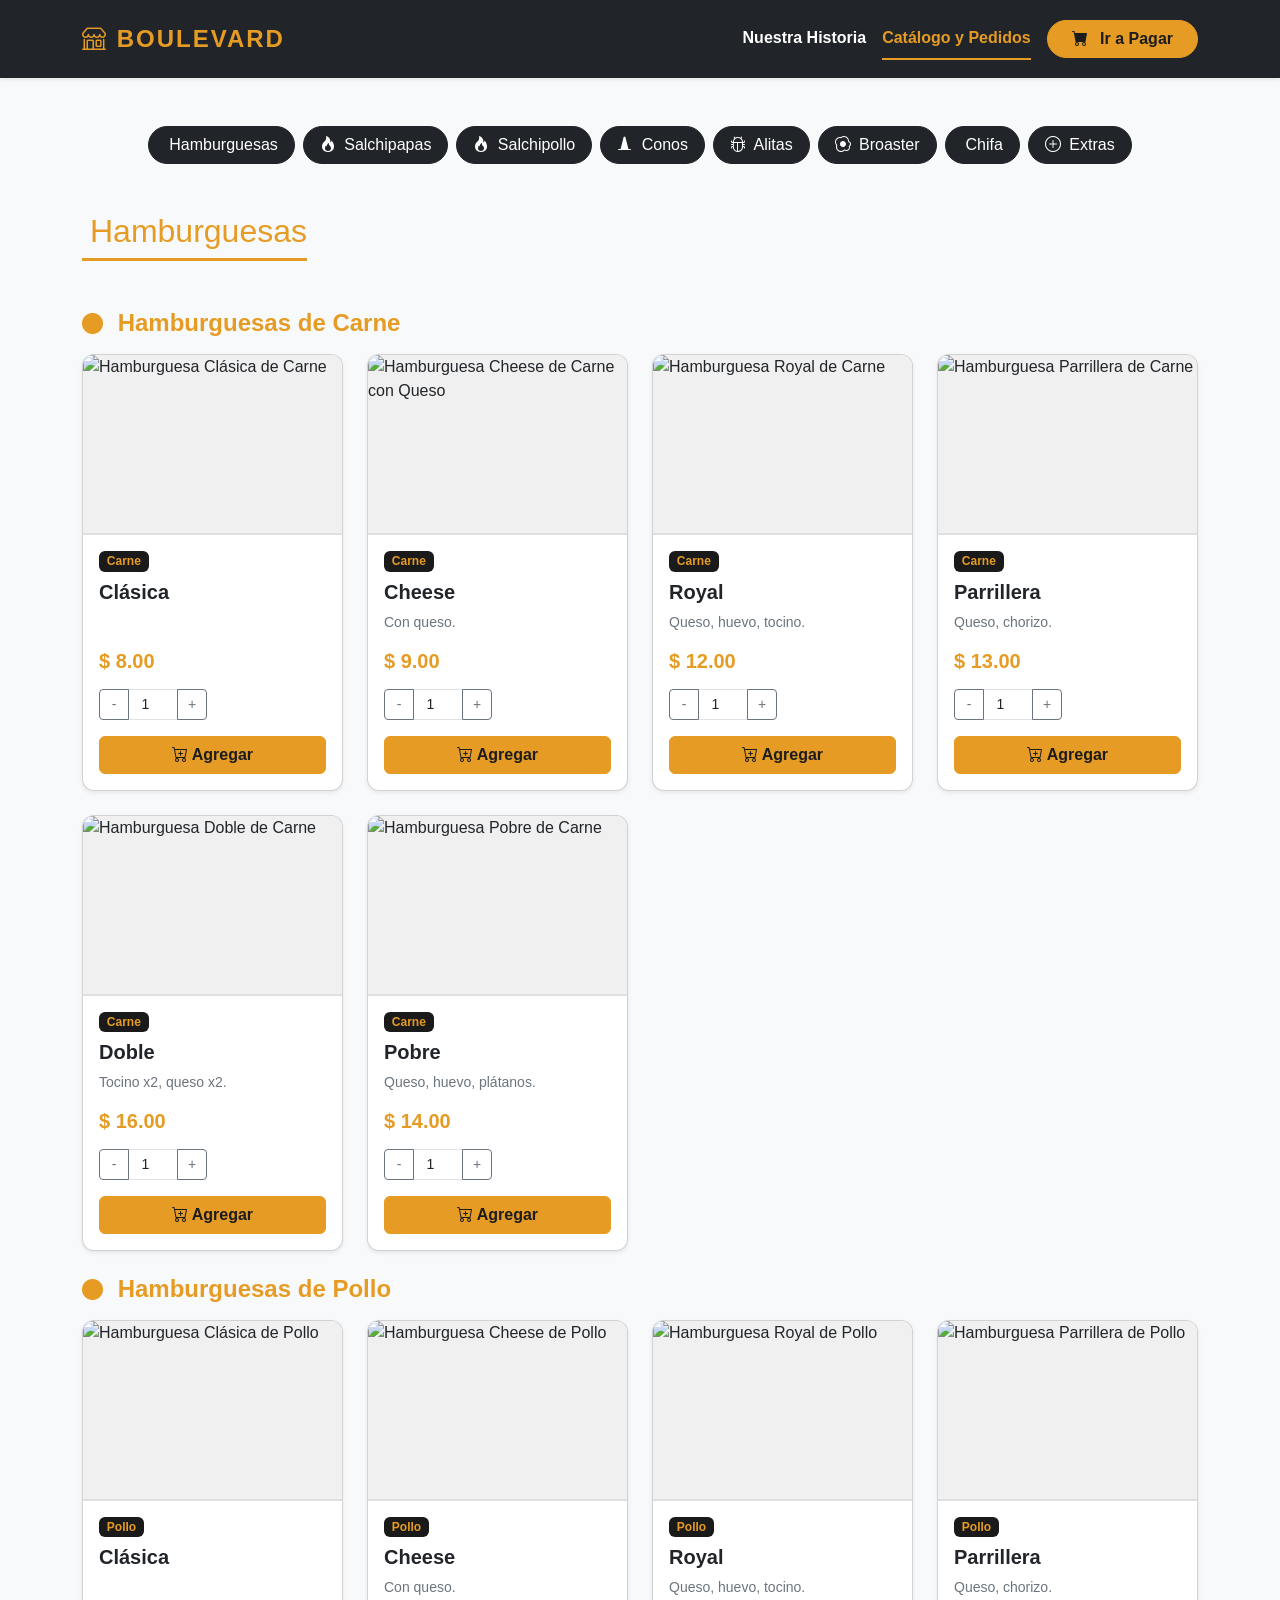
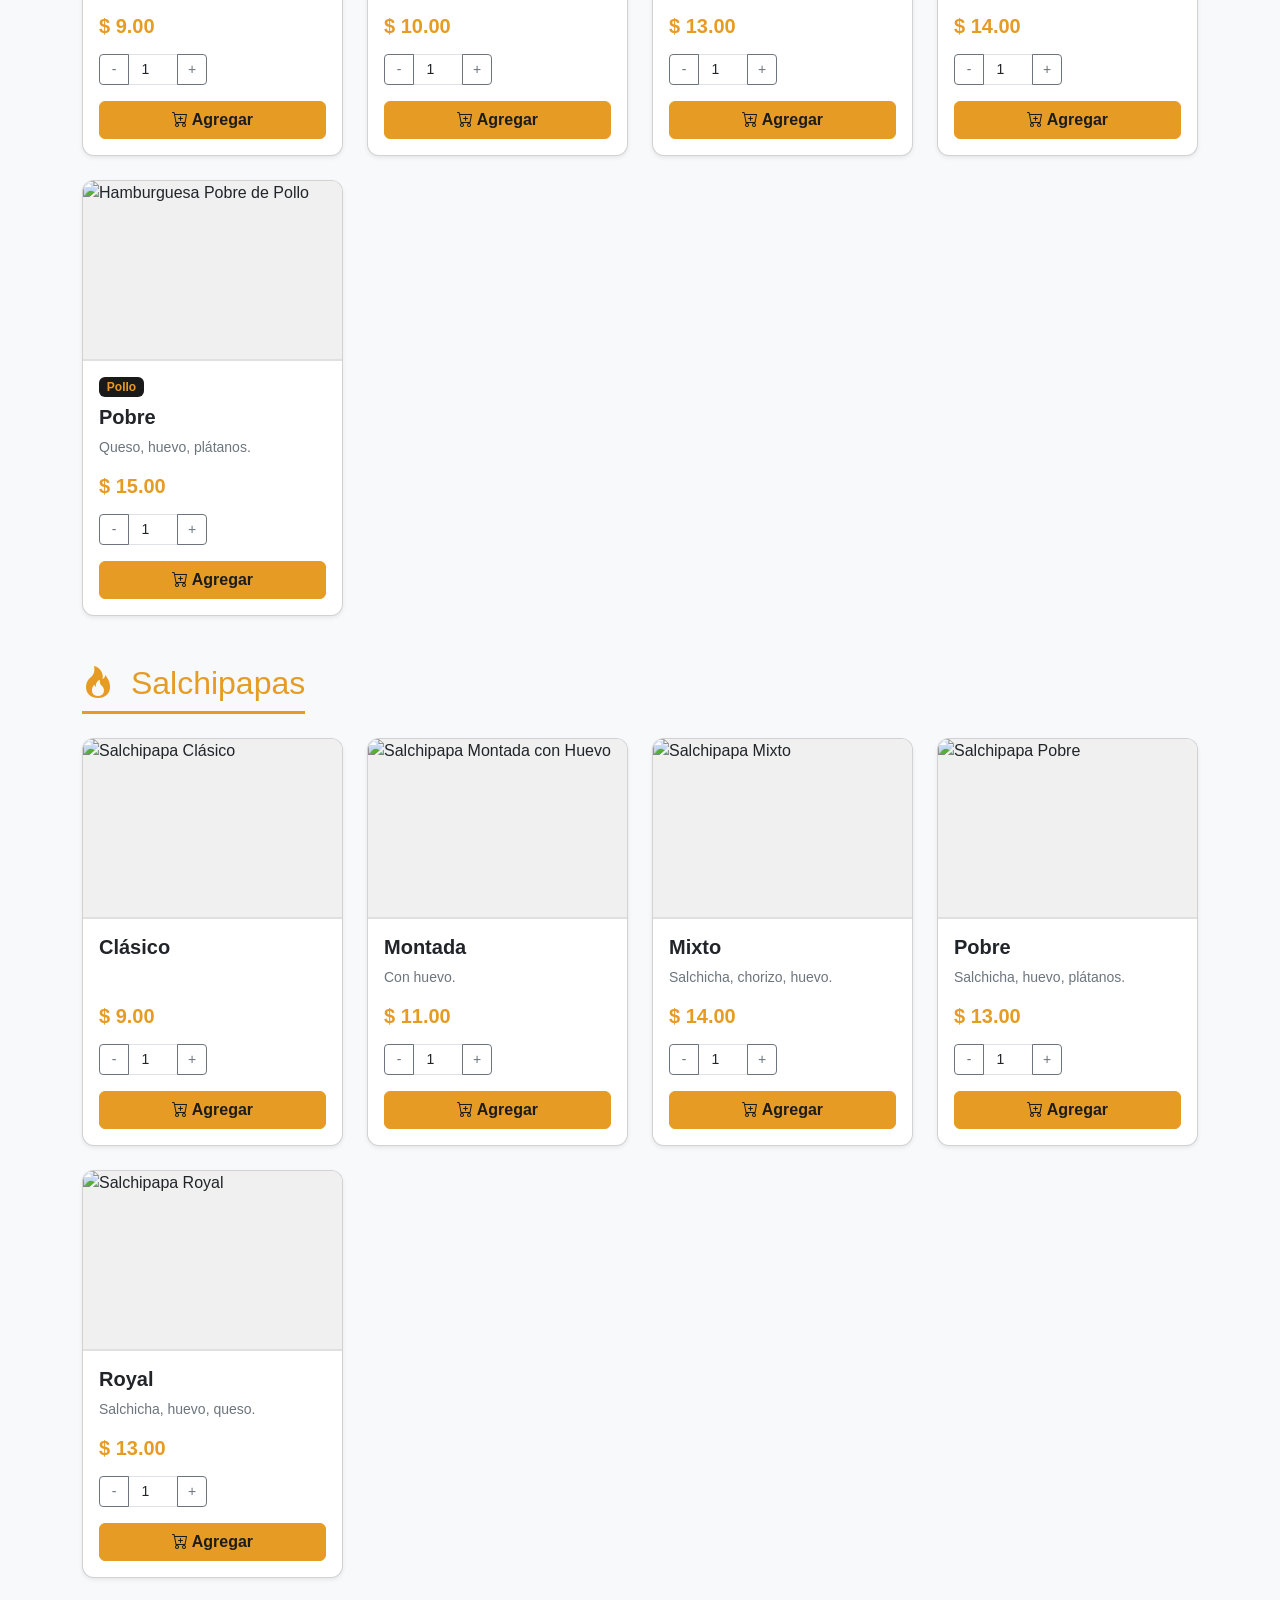
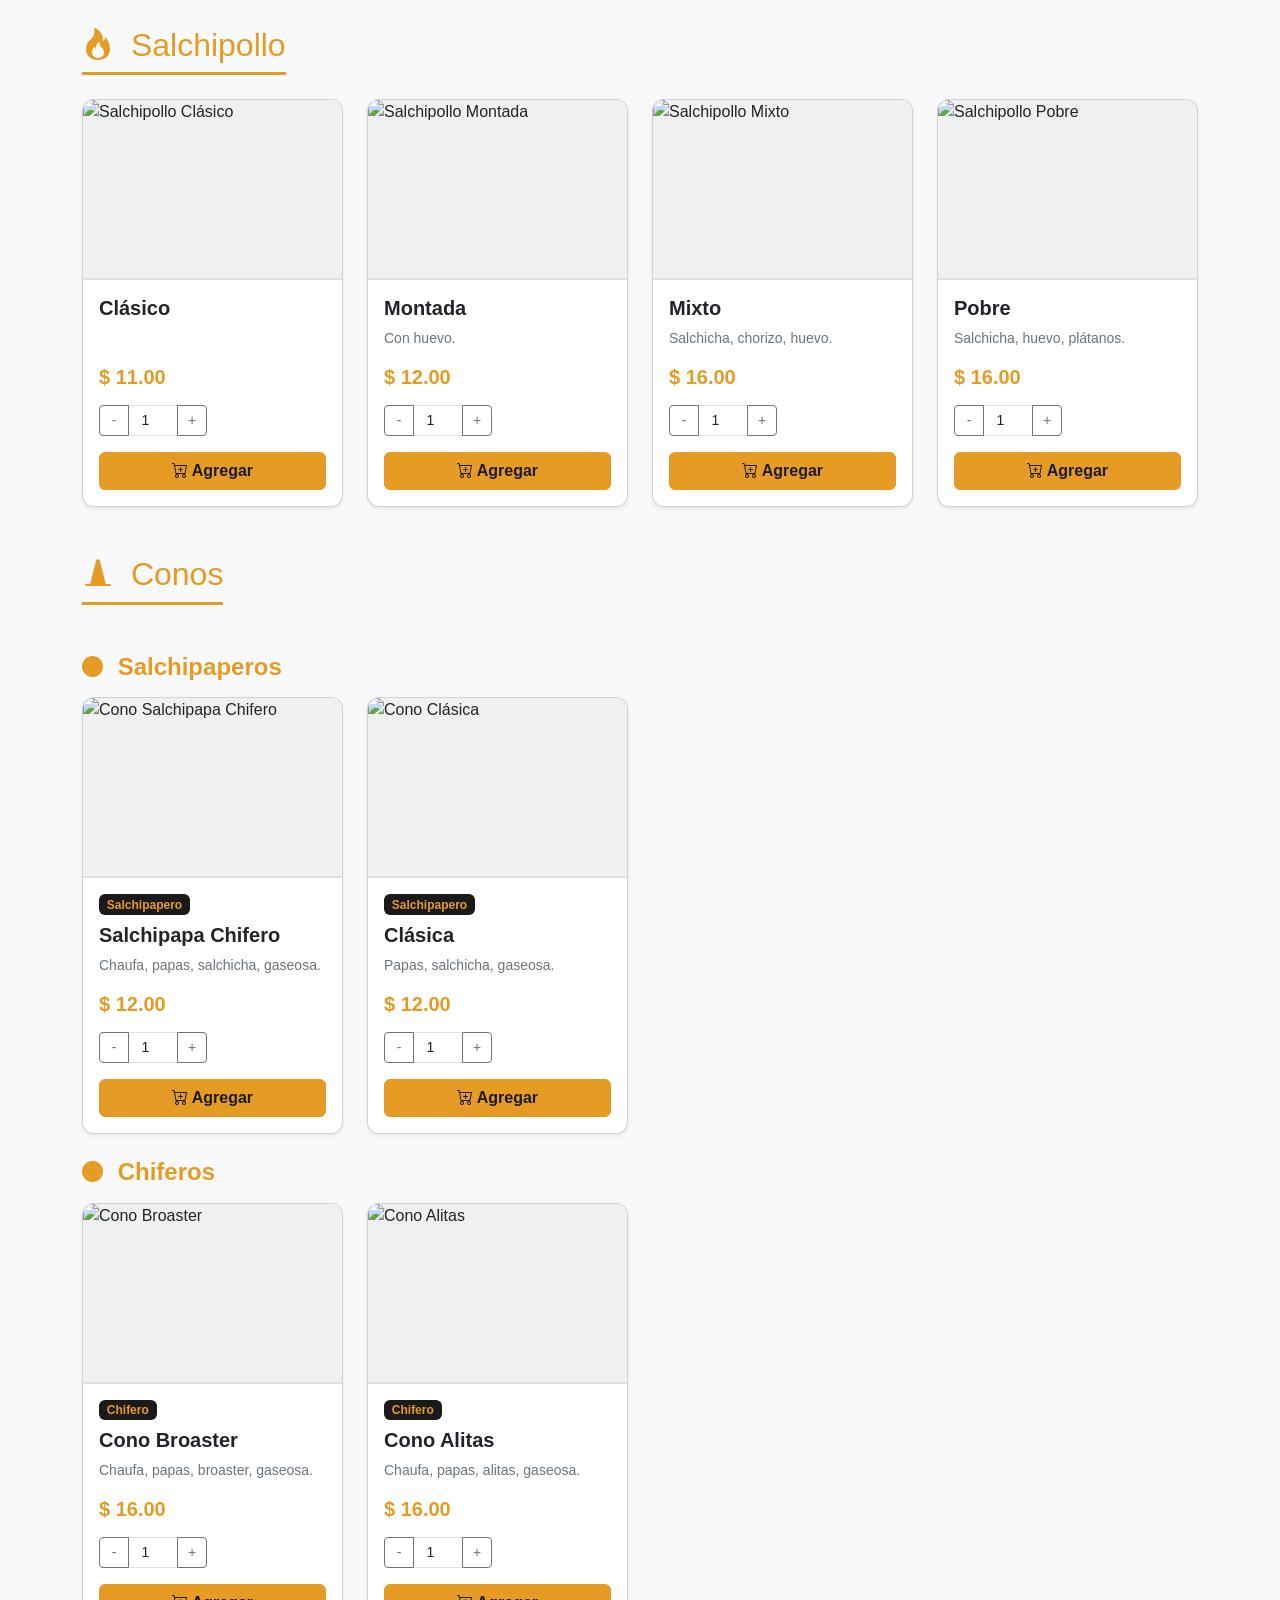
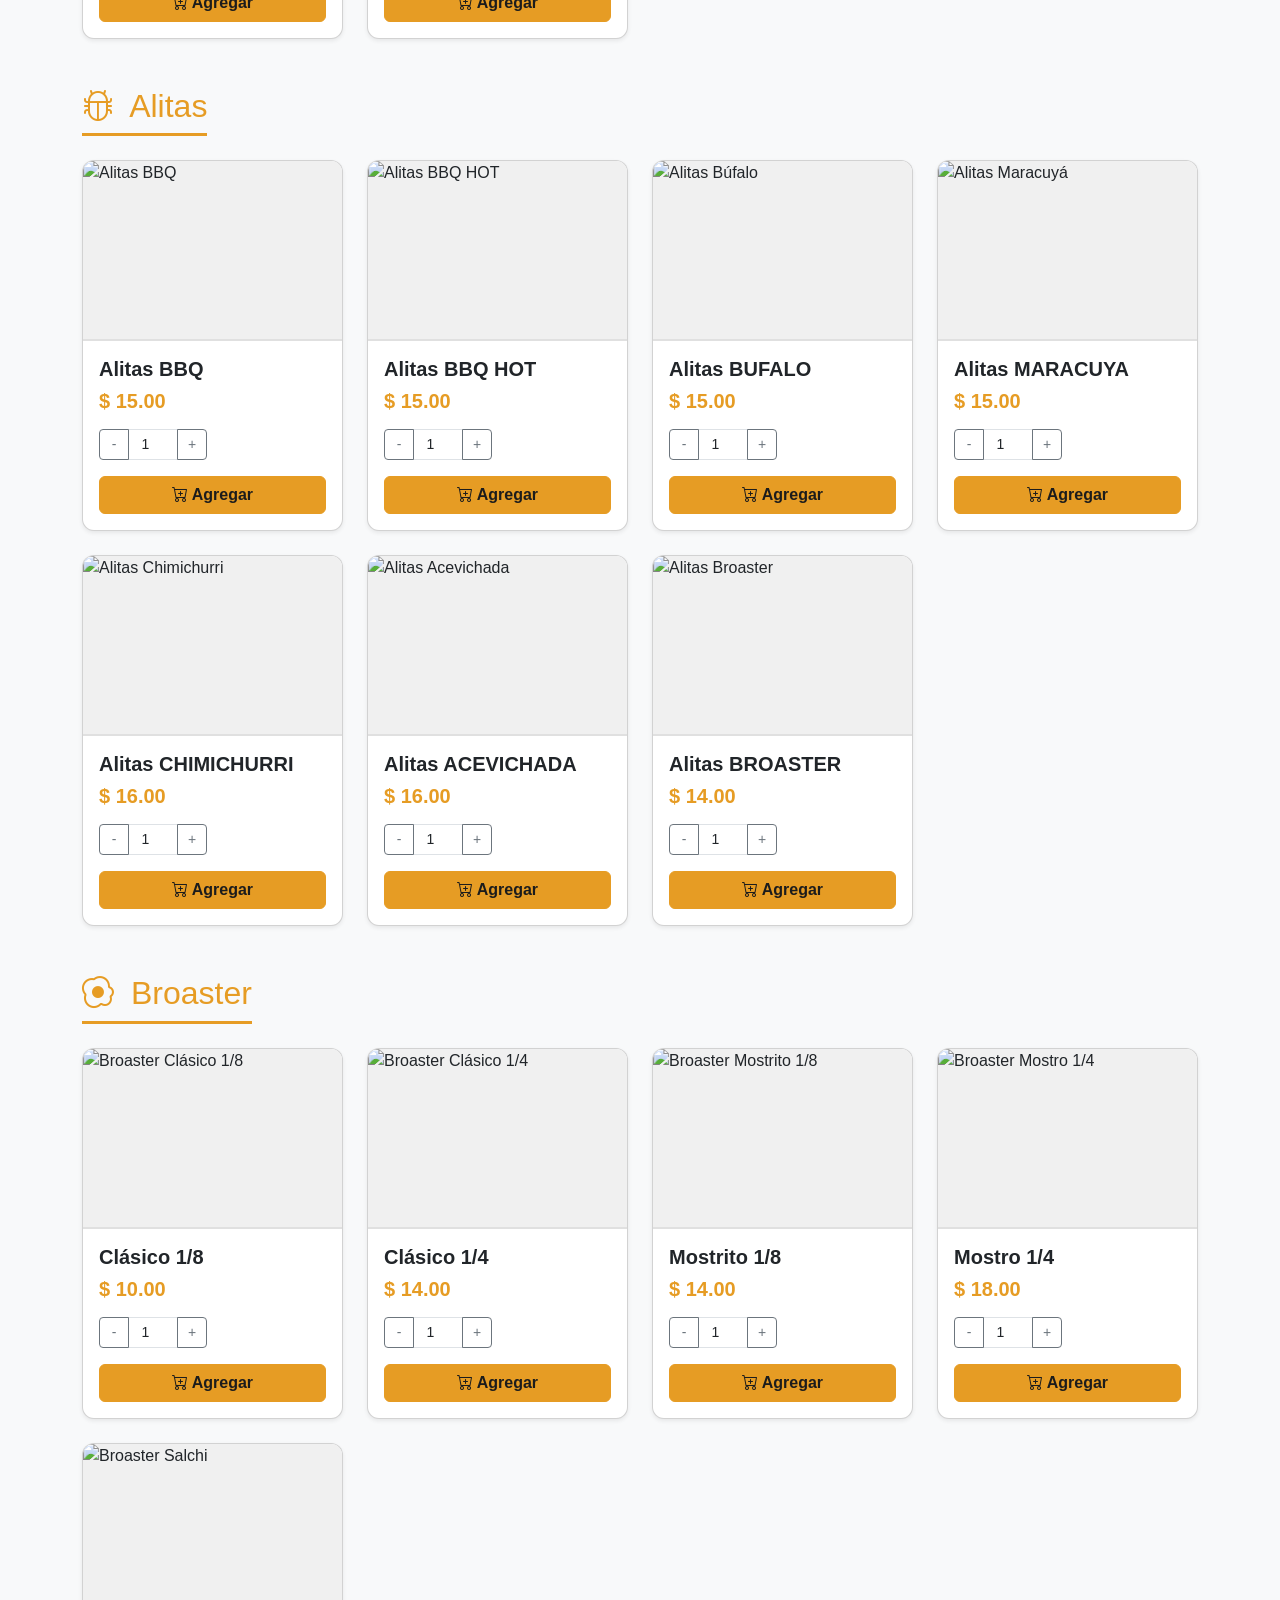
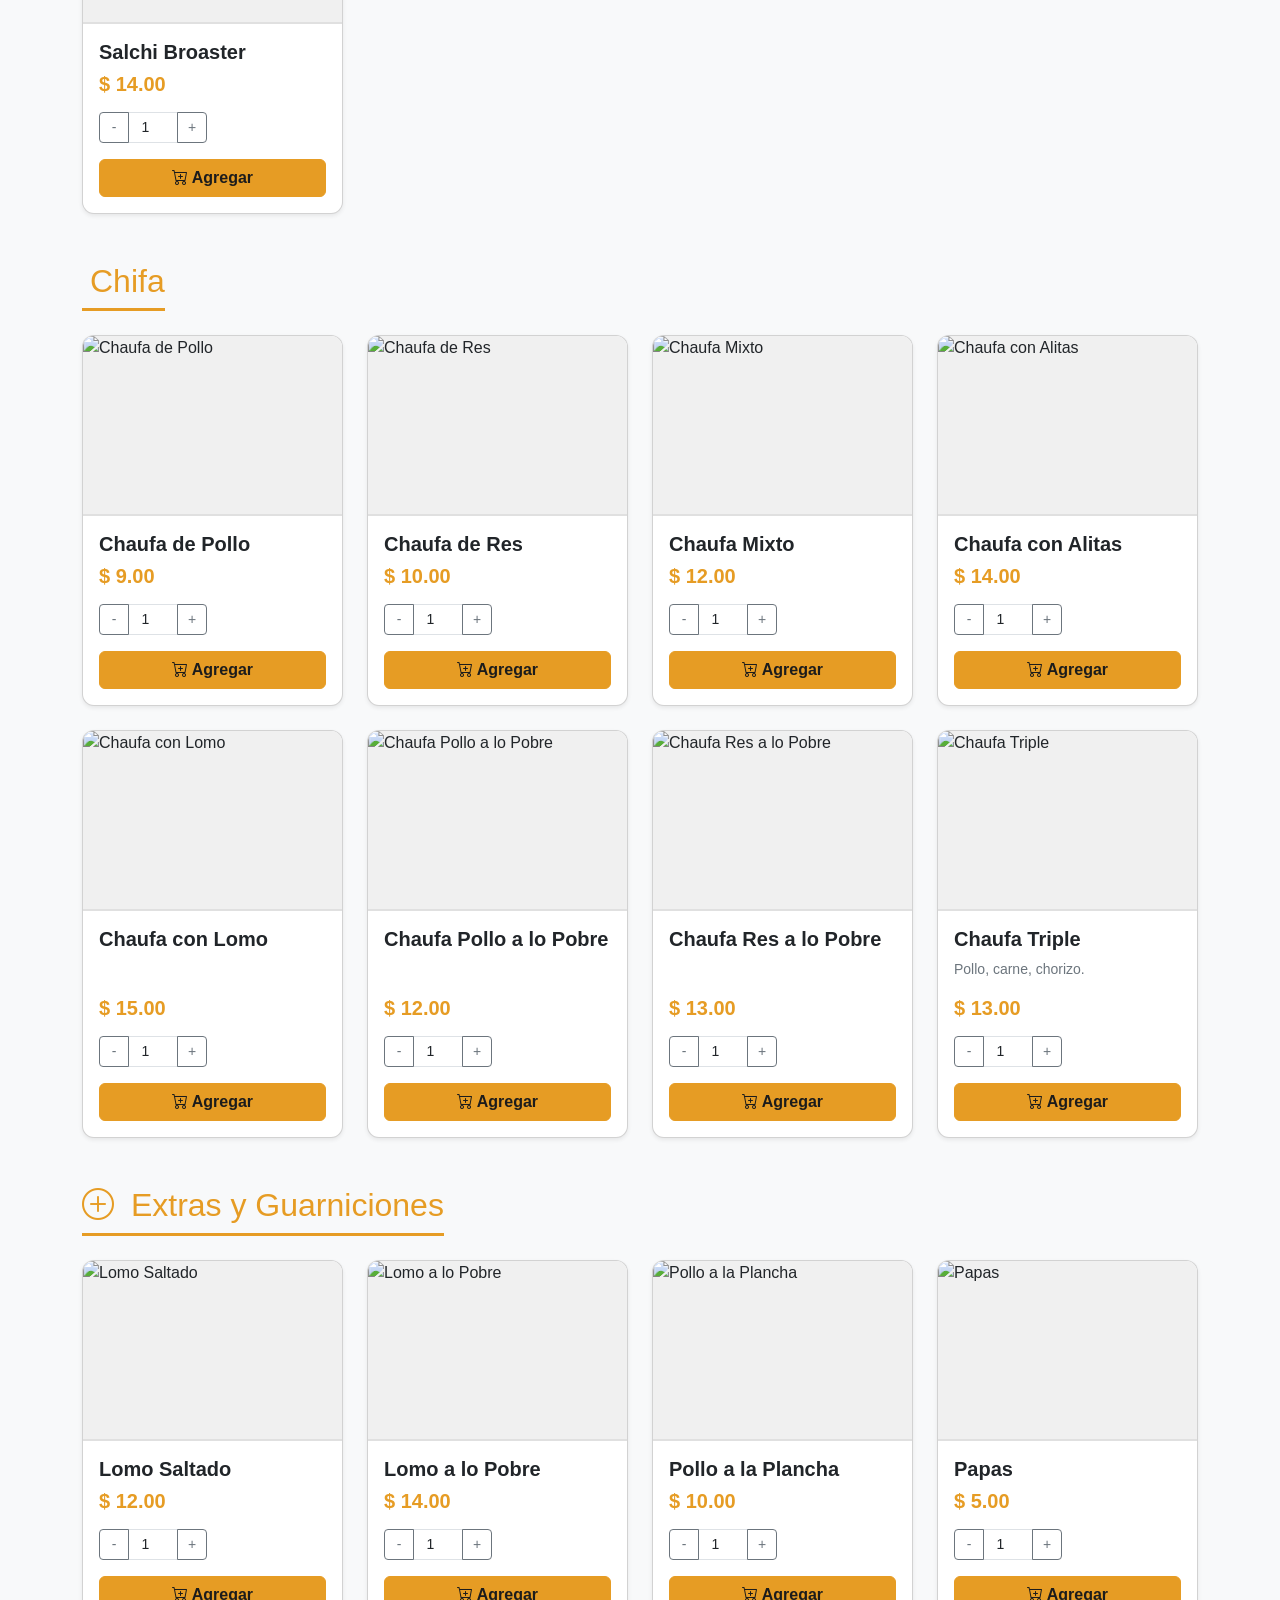
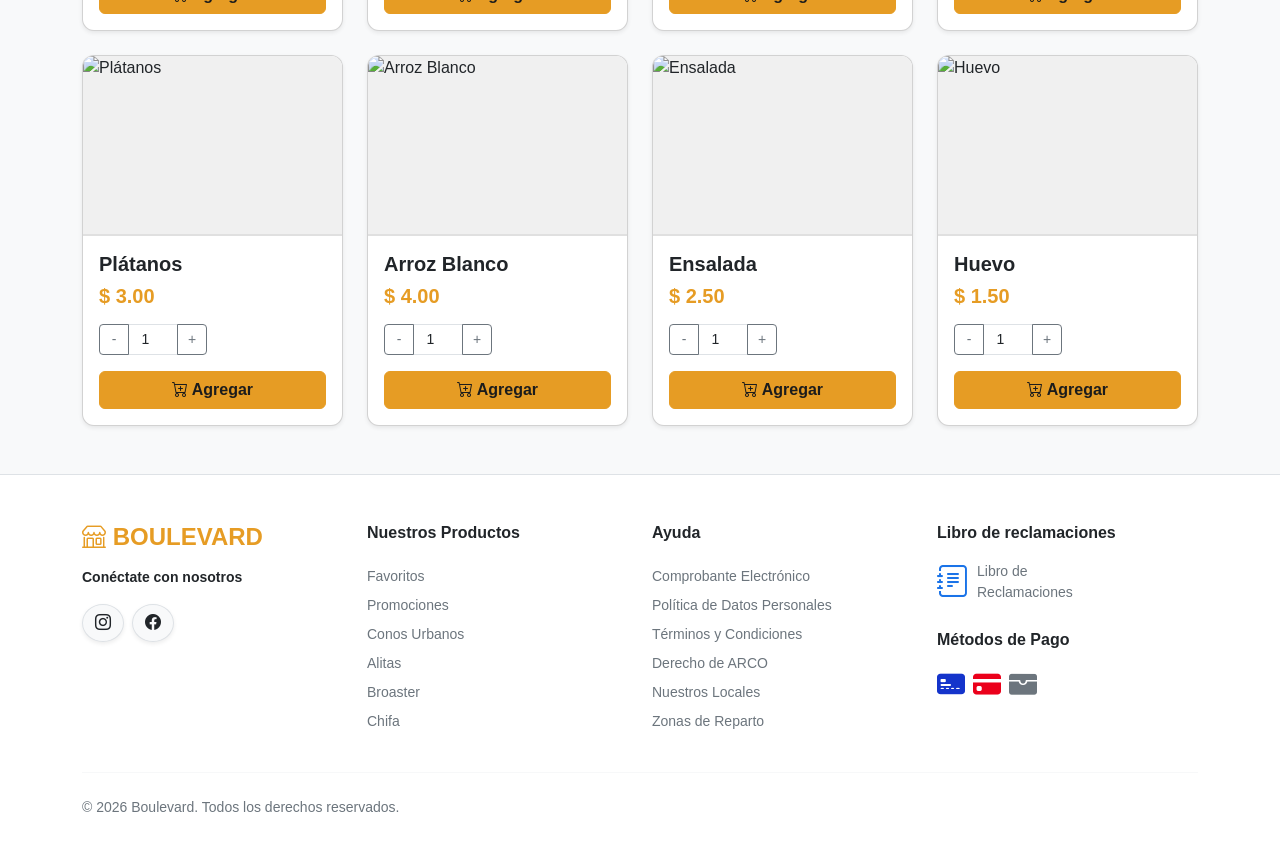
==== commit 1c2460d6: "pasarelas" ====
--- a/catalogo.html
+++ b/catalogo.html
@@ -31,9 +31,9 @@
                         <a class="nav-link active fw-bold text-warning" aria-current="page" href="catalogo.html">Catálogo y Pedidos</a>
                     </li>
                     <li class="nav-item">
-                        <button class="btn btn-warning rounded-pill px-4 fw-bold" id="verCarritoBtn">
-                            <i class="bi bi-cart-fill me-2"></i> Carrito <span id="carritoCount" class="badge bg-dark text-warning ms-1 rounded-pill">0</span>
-                        </button>
+                        <a href="checkout-paso1.html" class="btn btn-warning rounded-pill px-4 fw-bold">
+                            <i class="bi bi-cart-fill me-2"></i> Ir a Pagar
+                        </a>
                     </li>
                 </ul>
             </div>
@@ -1360,7 +1360,6 @@
         <div class="container">
             <div class="row gy-4">
                 
-                <!-- Columna 1: Marca y Redes -->
                 <div class="col-lg-3 col-md-6">
                     <h4 class="fw-bold text-uppercase mb-3" style="color: #e69c24;">
                         <i class="bi bi-shop"></i> BOULEVARD
@@ -1376,7 +1375,6 @@
                     </div>
                 </div>
 
-                <!-- Columna 2: Nuestros Productos -->
                 <div class="col-lg-3 col-md-6">
                     <h6 class="fw-bold mb-4">Nuestros Productos</h6>
                     <ul class="list-unstyled small">
@@ -1389,7 +1387,6 @@
                     </ul>
                 </div>
 
-                <!-- Columna 3: Ayuda -->
                 <div class="col-lg-3 col-md-6">
                     <h6 class="fw-bold mb-4">Ayuda</h6>
                     <ul class="list-unstyled small">
@@ -1402,7 +1399,6 @@
                     </ul>
                 </div>
 
-                <!-- Columna 4: Libro de Reclamaciones y Pagos -->
                 <div class="col-lg-3 col-md-6">
                     <h6 class="fw-bold mb-3">Libro de reclamaciones</h6>
                     <a href="#" class="text-decoration-none text-muted small d-flex align-items-center mb-4">
@@ -1420,7 +1416,6 @@
                 
             </div>
 
-            <!-- Divisor y Copyright -->
             <hr class="my-4" style="border-color: #dee2e6;">
             
             <div class="row">
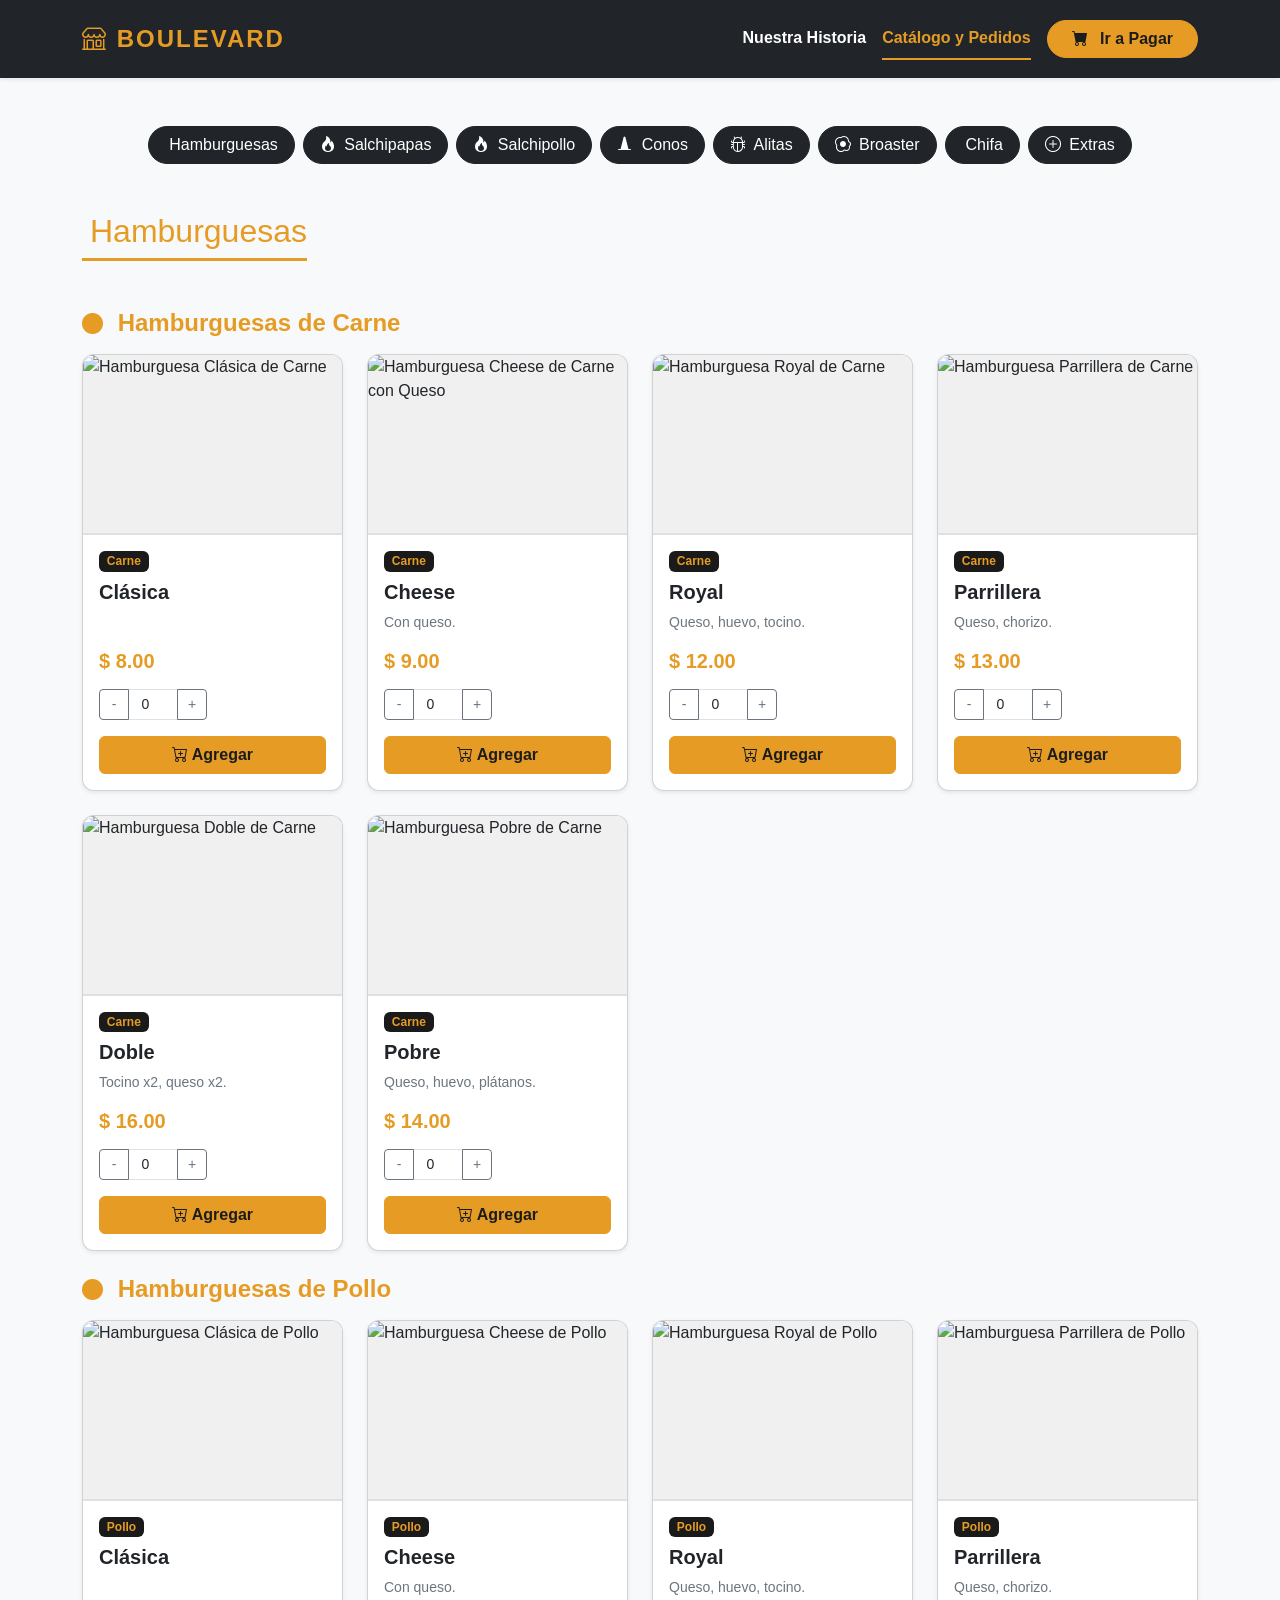
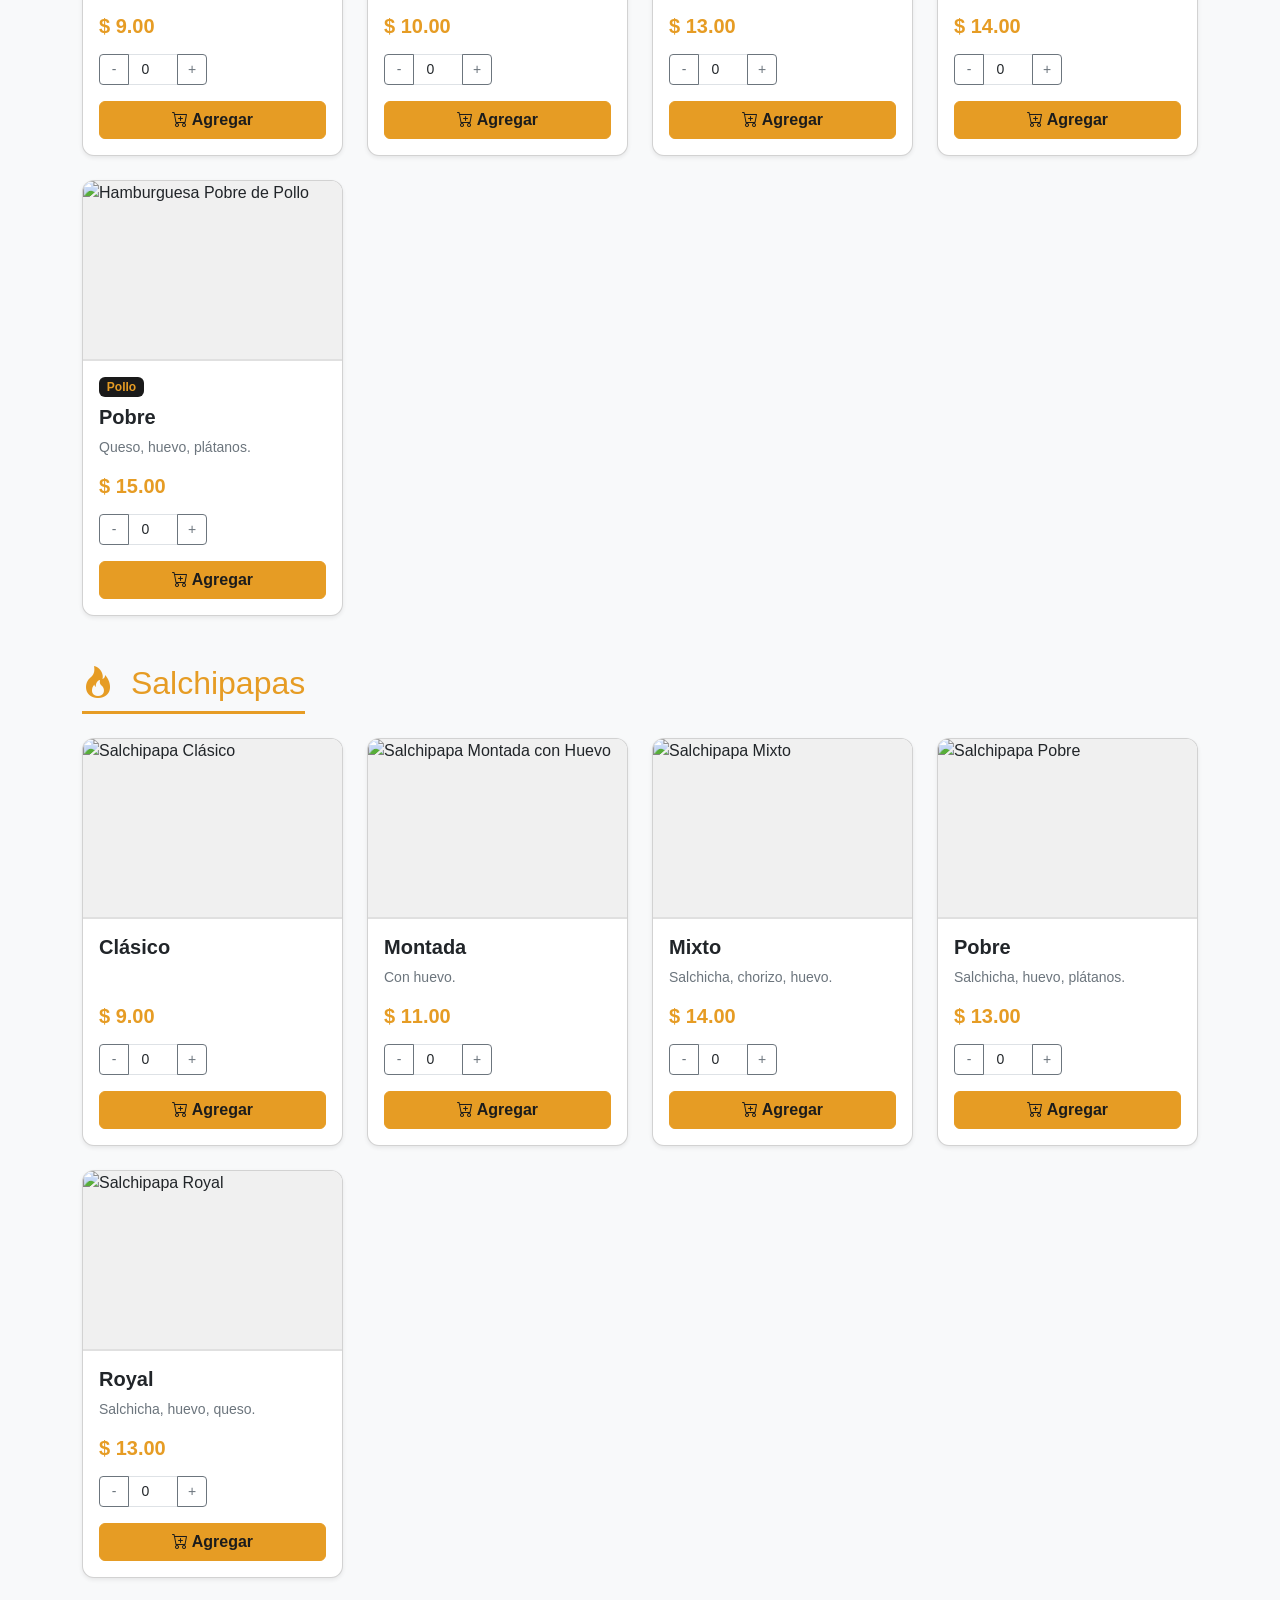
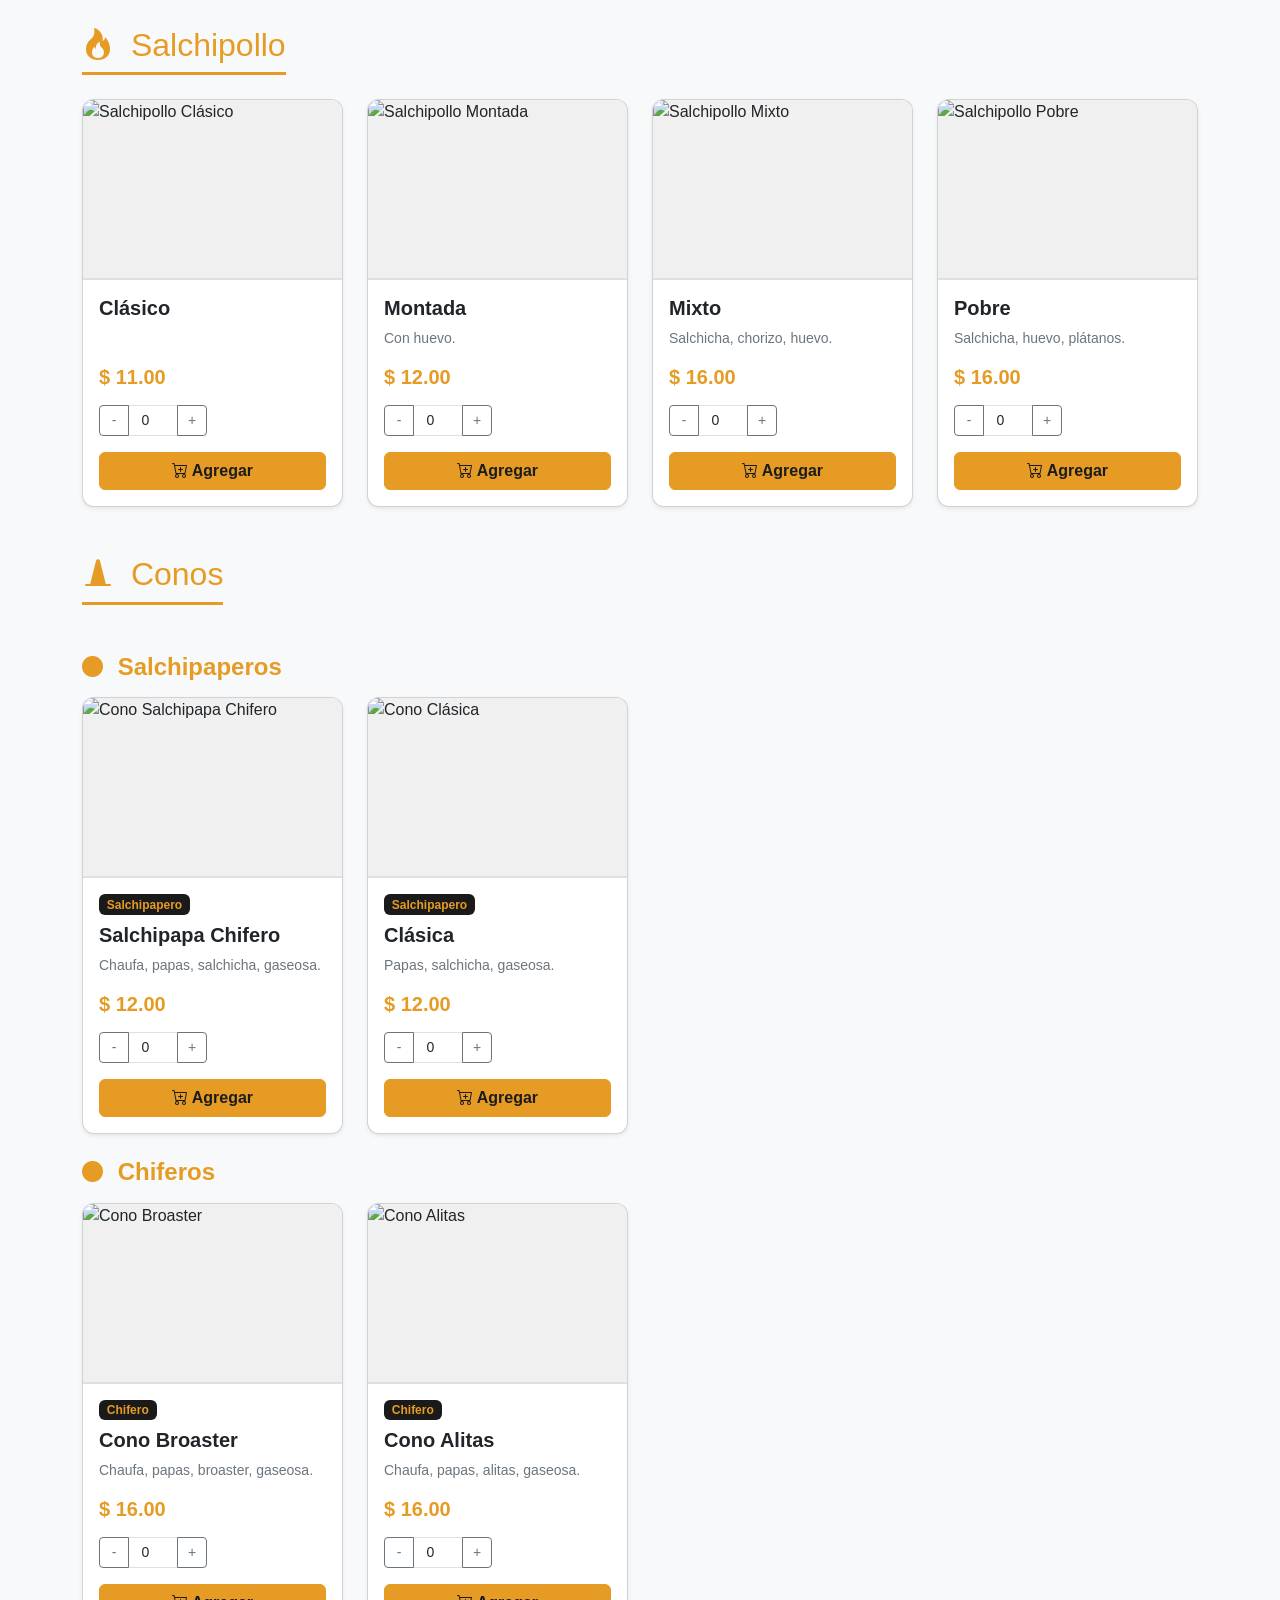
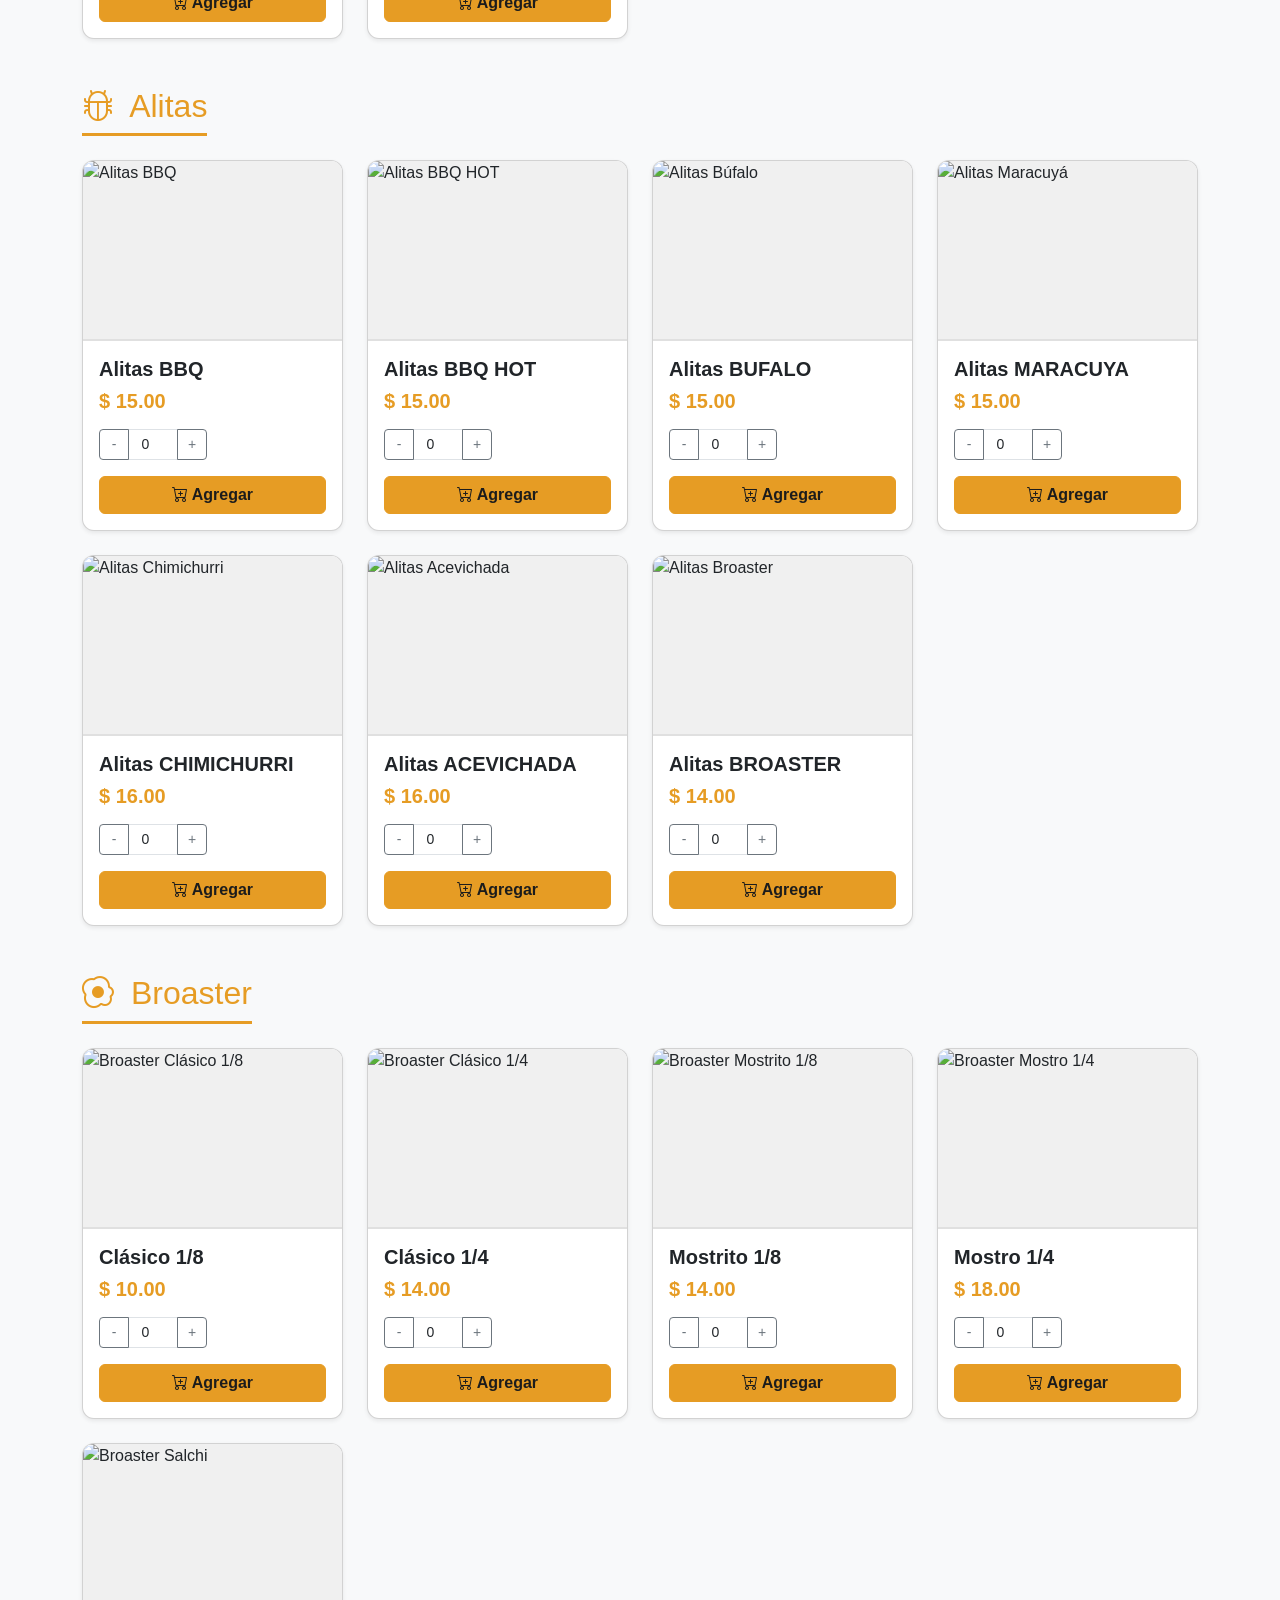
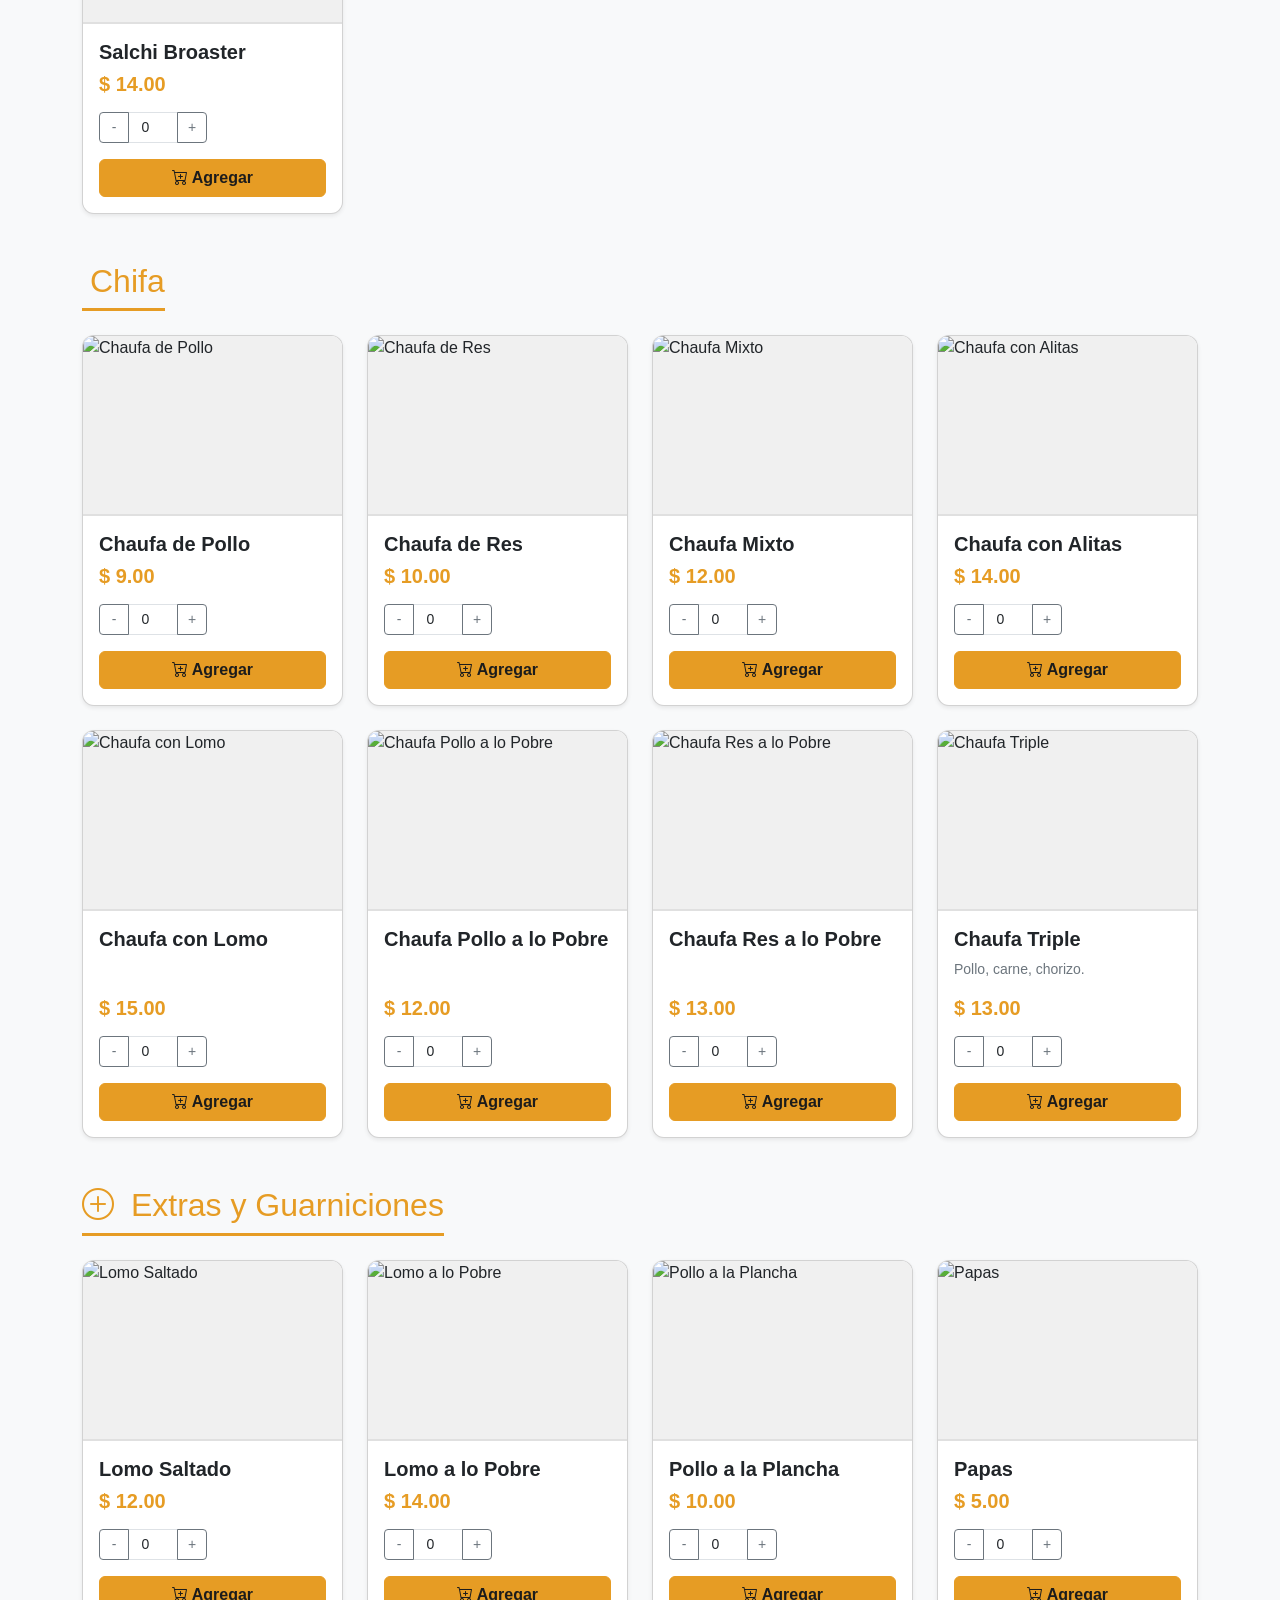
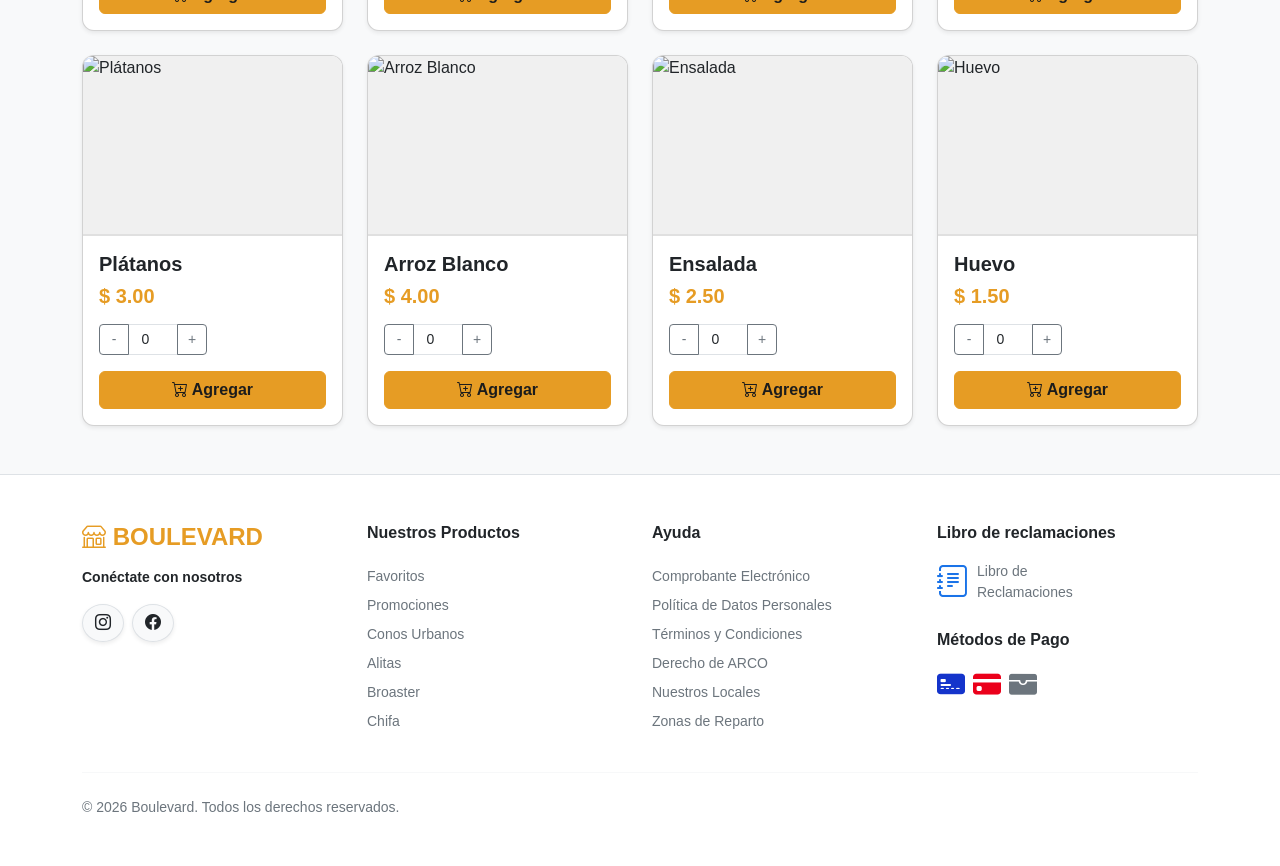
==== commit bb7feb38: "lll" ====
--- a/catalogo.html
+++ b/catalogo.html
@@ -73,13 +73,10 @@
                             <h5 class="mt-auto text-warning fw-bold">$ 8.00</h5>
                             <div class="input-group input-group-sm mb-3 mt-2">
                                 <button class="btn btn-outline-secondary btn-resta" type="button">-</button>
-                                <input type="number" class="form-control text-center cantidad" value="1" min="1" readonly>
-                                <button class="btn btn-outline-secondary btn-suma" type="button">+</button>
-                            </div>
-                            <button class="btn btn-warning w-100 agregar-carrito"
-                                    data-id="hamburguesa-clasica-carne"
-                                    data-nombre="Hamburguesa Clásica (Carne)"
-                                    data-precio="8.00">
+                                <input type="number" class="form-control text-center cantidad" value="0" min="0" readonly>
+                                <button class="btn btn-outline-secondary btn-suma" type="button">+</button>
+                            </div>
+                            <button class="btn btn-warning w-100 agregar-carrito" data-id="hamburguesa-clasica-carne" data-nombre="Hamburguesa Clásica (Carne)" data-precio="8.00">
                                 <i class="bi bi-cart-plus"></i> Agregar
                             </button>
                         </div>
@@ -98,13 +95,10 @@
                             <h5 class="mt-auto text-warning fw-bold">$ 9.00</h5>
                             <div class="input-group input-group-sm mb-3 mt-2">
                                 <button class="btn btn-outline-secondary btn-resta" type="button">-</button>
-                                <input type="number" class="form-control text-center cantidad" value="1" min="1" readonly>
-                                <button class="btn btn-outline-secondary btn-suma" type="button">+</button>
-                            </div>
-                            <button class="btn btn-warning w-100 agregar-carrito"
-                                    data-id="hamburguesa-cheese-carne"
-                                    data-nombre="Hamburguesa Cheese (Carne)"
-                                    data-precio="9.00">
+                                <input type="number" class="form-control text-center cantidad" value="0" min="0" readonly>
+                                <button class="btn btn-outline-secondary btn-suma" type="button">+</button>
+                            </div>
+                            <button class="btn btn-warning w-100 agregar-carrito" data-id="hamburguesa-cheese-carne" data-nombre="Hamburguesa Cheese (Carne)" data-precio="9.00">
                                 <i class="bi bi-cart-plus"></i> Agregar
                             </button>
                         </div>
@@ -123,13 +117,10 @@
                             <h5 class="mt-auto text-warning fw-bold">$ 12.00</h5>
                             <div class="input-group input-group-sm mb-3 mt-2">
                                 <button class="btn btn-outline-secondary btn-resta" type="button">-</button>
-                                <input type="number" class="form-control text-center cantidad" value="1" min="1" readonly>
-                                <button class="btn btn-outline-secondary btn-suma" type="button">+</button>
-                            </div>
-                            <button class="btn btn-warning w-100 agregar-carrito"
-                                    data-id="hamburguesa-royal-carne"
-                                    data-nombre="Hamburguesa Royal (Carne)"
-                                    data-precio="12.00">
+                                <input type="number" class="form-control text-center cantidad" value="0" min="0" readonly>
+                                <button class="btn btn-outline-secondary btn-suma" type="button">+</button>
+                            </div>
+                            <button class="btn btn-warning w-100 agregar-carrito" data-id="hamburguesa-royal-carne" data-nombre="Hamburguesa Royal (Carne)" data-precio="12.00">
                                 <i class="bi bi-cart-plus"></i> Agregar
                             </button>
                         </div>
@@ -148,13 +139,10 @@
                             <h5 class="mt-auto text-warning fw-bold">$ 13.00</h5>
                             <div class="input-group input-group-sm mb-3 mt-2">
                                 <button class="btn btn-outline-secondary btn-resta" type="button">-</button>
-                                <input type="number" class="form-control text-center cantidad" value="1" min="1" readonly>
-                                <button class="btn btn-outline-secondary btn-suma" type="button">+</button>
-                            </div>
-                            <button class="btn btn-warning w-100 agregar-carrito"
-                                    data-id="hamburguesa-parrillera-carne"
-                                    data-nombre="Hamburguesa Parrillera (Carne)"
-                                    data-precio="13.00">
+                                <input type="number" class="form-control text-center cantidad" value="0" min="0" readonly>
+                                <button class="btn btn-outline-secondary btn-suma" type="button">+</button>
+                            </div>
+                            <button class="btn btn-warning w-100 agregar-carrito" data-id="hamburguesa-parrillera-carne" data-nombre="Hamburguesa Parrillera (Carne)" data-precio="13.00">
                                 <i class="bi bi-cart-plus"></i> Agregar
                             </button>
                         </div>
@@ -173,13 +161,10 @@
                             <h5 class="mt-auto text-warning fw-bold">$ 16.00</h5>
                             <div class="input-group input-group-sm mb-3 mt-2">
                                 <button class="btn btn-outline-secondary btn-resta" type="button">-</button>
-                                <input type="number" class="form-control text-center cantidad" value="1" min="1" readonly>
-                                <button class="btn btn-outline-secondary btn-suma" type="button">+</button>
-                            </div>
-                            <button class="btn btn-warning w-100 agregar-carrito"
-                                    data-id="hamburguesa-doble-carne"
-                                    data-nombre="Hamburguesa Doble (Carne)"
-                                    data-precio="16.00">
+                                <input type="number" class="form-control text-center cantidad" value="0" min="0" readonly>
+                                <button class="btn btn-outline-secondary btn-suma" type="button">+</button>
+                            </div>
+                            <button class="btn btn-warning w-100 agregar-carrito" data-id="hamburguesa-doble-carne" data-nombre="Hamburguesa Doble (Carne)" data-precio="16.00">
                                 <i class="bi bi-cart-plus"></i> Agregar
                             </button>
                         </div>
@@ -198,13 +183,10 @@
                             <h5 class="mt-auto text-warning fw-bold">$ 14.00</h5>
                             <div class="input-group input-group-sm mb-3 mt-2">
                                 <button class="btn btn-outline-secondary btn-resta" type="button">-</button>
-                                <input type="number" class="form-control text-center cantidad" value="1" min="1" readonly>
-                                <button class="btn btn-outline-secondary btn-suma" type="button">+</button>
-                            </div>
-                            <button class="btn btn-warning w-100 agregar-carrito"
-                                    data-id="hamburguesa-pobre-carne"
-                                    data-nombre="Hamburguesa Pobre (Carne)"
-                                    data-precio="14.00">
+                                <input type="number" class="form-control text-center cantidad" value="0" min="0" readonly>
+                                <button class="btn btn-outline-secondary btn-suma" type="button">+</button>
+                            </div>
+                            <button class="btn btn-warning w-100 agregar-carrito" data-id="hamburguesa-pobre-carne" data-nombre="Hamburguesa Pobre (Carne)" data-precio="14.00">
                                 <i class="bi bi-cart-plus"></i> Agregar
                             </button>
                         </div>
@@ -226,13 +208,10 @@
                             <h5 class="mt-auto text-warning fw-bold">$ 9.00</h5>
                             <div class="input-group input-group-sm mb-3 mt-2">
                                 <button class="btn btn-outline-secondary btn-resta" type="button">-</button>
-                                <input type="number" class="form-control text-center cantidad" value="1" min="1" readonly>
-                                <button class="btn btn-outline-secondary btn-suma" type="button">+</button>
-                            </div>
-                            <button class="btn btn-warning w-100 agregar-carrito"
-                                    data-id="hamburguesa-clasica-pollo"
-                                    data-nombre="Hamburguesa Clásica (Pollo)"
-                                    data-precio="9.00">
+                                <input type="number" class="form-control text-center cantidad" value="0" min="0" readonly>
+                                <button class="btn btn-outline-secondary btn-suma" type="button">+</button>
+                            </div>
+                            <button class="btn btn-warning w-100 agregar-carrito" data-id="hamburguesa-clasica-pollo" data-nombre="Hamburguesa Clásica (Pollo)" data-precio="9.00">
                                 <i class="bi bi-cart-plus"></i> Agregar
                             </button>
                         </div>
@@ -251,13 +230,10 @@
                             <h5 class="mt-auto text-warning fw-bold">$ 10.00</h5>
                             <div class="input-group input-group-sm mb-3 mt-2">
                                 <button class="btn btn-outline-secondary btn-resta" type="button">-</button>
-                                <input type="number" class="form-control text-center cantidad" value="1" min="1" readonly>
-                                <button class="btn btn-outline-secondary btn-suma" type="button">+</button>
-                            </div>
-                            <button class="btn btn-warning w-100 agregar-carrito"
-                                    data-id="hamburguesa-cheese-pollo"
-                                    data-nombre="Hamburguesa Cheese (Pollo)"
-                                    data-precio="10.00">
+                                <input type="number" class="form-control text-center cantidad" value="0" min="0" readonly>
+                                <button class="btn btn-outline-secondary btn-suma" type="button">+</button>
+                            </div>
+                            <button class="btn btn-warning w-100 agregar-carrito" data-id="hamburguesa-cheese-pollo" data-nombre="Hamburguesa Cheese (Pollo)" data-precio="10.00">
                                 <i class="bi bi-cart-plus"></i> Agregar
                             </button>
                         </div>
@@ -276,13 +252,10 @@
                             <h5 class="mt-auto text-warning fw-bold">$ 13.00</h5>
                             <div class="input-group input-group-sm mb-3 mt-2">
                                 <button class="btn btn-outline-secondary btn-resta" type="button">-</button>
-                                <input type="number" class="form-control text-center cantidad" value="1" min="1" readonly>
-                                <button class="btn btn-outline-secondary btn-suma" type="button">+</button>
-                            </div>
-                            <button class="btn btn-warning w-100 agregar-carrito"
-                                    data-id="hamburguesa-royal-pollo"
-                                    data-nombre="Hamburguesa Royal (Pollo)"
-                                    data-precio="13.00">
+                                <input type="number" class="form-control text-center cantidad" value="0" min="0" readonly>
+                                <button class="btn btn-outline-secondary btn-suma" type="button">+</button>
+                            </div>
+                            <button class="btn btn-warning w-100 agregar-carrito" data-id="hamburguesa-royal-pollo" data-nombre="Hamburguesa Royal (Pollo)" data-precio="13.00">
                                 <i class="bi bi-cart-plus"></i> Agregar
                             </button>
                         </div>
@@ -301,13 +274,10 @@
                             <h5 class="mt-auto text-warning fw-bold">$ 14.00</h5>
                             <div class="input-group input-group-sm mb-3 mt-2">
                                 <button class="btn btn-outline-secondary btn-resta" type="button">-</button>
-                                <input type="number" class="form-control text-center cantidad" value="1" min="1" readonly>
-                                <button class="btn btn-outline-secondary btn-suma" type="button">+</button>
-                            </div>
-                            <button class="btn btn-warning w-100 agregar-carrito"
-                                    data-id="hamburguesa-parrillera-pollo"
-                                    data-nombre="Hamburguesa Parrillera (Pollo)"
-                                    data-precio="14.00">
+                                <input type="number" class="form-control text-center cantidad" value="0" min="0" readonly>
+                                <button class="btn btn-outline-secondary btn-suma" type="button">+</button>
+                            </div>
+                            <button class="btn btn-warning w-100 agregar-carrito" data-id="hamburguesa-parrillera-pollo" data-nombre="Hamburguesa Parrillera (Pollo)" data-precio="14.00">
                                 <i class="bi bi-cart-plus"></i> Agregar
                             </button>
                         </div>
@@ -326,13 +296,10 @@
                             <h5 class="mt-auto text-warning fw-bold">$ 15.00</h5>
                             <div class="input-group input-group-sm mb-3 mt-2">
                                 <button class="btn btn-outline-secondary btn-resta" type="button">-</button>
-                                <input type="number" class="form-control text-center cantidad" value="1" min="1" readonly>
-                                <button class="btn btn-outline-secondary btn-suma" type="button">+</button>
-                            </div>
-                            <button class="btn btn-warning w-100 agregar-carrito"
-                                    data-id="hamburguesa-pobre-pollo"
-                                    data-nombre="Hamburguesa Pobre (Pollo)"
-                                    data-precio="15.00">
+                                <input type="number" class="form-control text-center cantidad" value="0" min="0" readonly>
+                                <button class="btn btn-outline-secondary btn-suma" type="button">+</button>
+                            </div>
+                            <button class="btn btn-warning w-100 agregar-carrito" data-id="hamburguesa-pobre-pollo" data-nombre="Hamburguesa Pobre (Pollo)" data-precio="15.00">
                                 <i class="bi bi-cart-plus"></i> Agregar
                             </button>
                         </div>
@@ -356,13 +323,10 @@
                             <h5 class="mt-auto text-warning fw-bold">$ 9.00</h5>
                             <div class="input-group input-group-sm mb-3 mt-2">
                                 <button class="btn btn-outline-secondary btn-resta" type="button">-</button>
-                                <input type="number" class="form-control text-center cantidad" value="1" min="1" readonly>
-                                <button class="btn btn-outline-secondary btn-suma" type="button">+</button>
-                            </div>
-                            <button class="btn btn-warning w-100 agregar-carrito"
-                                    data-id="salchipapa-clasico"
-                                    data-nombre="Salchipapa Clásico"
-                                    data-precio="9.00">
+                                <input type="number" class="form-control text-center cantidad" value="0" min="0" readonly>
+                                <button class="btn btn-outline-secondary btn-suma" type="button">+</button>
+                            </div>
+                            <button class="btn btn-warning w-100 agregar-carrito" data-id="salchipapa-clasico" data-nombre="Salchipapa Clásico" data-precio="9.00">
                                 <i class="bi bi-cart-plus"></i> Agregar
                             </button>
                         </div>
@@ -380,13 +344,10 @@
                             <h5 class="mt-auto text-warning fw-bold">$ 11.00</h5>
                             <div class="input-group input-group-sm mb-3 mt-2">
                                 <button class="btn btn-outline-secondary btn-resta" type="button">-</button>
-                                <input type="number" class="form-control text-center cantidad" value="1" min="1" readonly>
-                                <button class="btn btn-outline-secondary btn-suma" type="button">+</button>
-                            </div>
-                            <button class="btn btn-warning w-100 agregar-carrito"
-                                    data-id="salchipapa-montada"
-                                    data-nombre="Salchipapa Montada"
-                                    data-precio="11.00">
+                                <input type="number" class="form-control text-center cantidad" value="0" min="0" readonly>
+                                <button class="btn btn-outline-secondary btn-suma" type="button">+</button>
+                            </div>
+                            <button class="btn btn-warning w-100 agregar-carrito" data-id="salchipapa-montada" data-nombre="Salchipapa Montada" data-precio="11.00">
                                 <i class="bi bi-cart-plus"></i> Agregar
                             </button>
                         </div>
@@ -404,13 +365,10 @@
                             <h5 class="mt-auto text-warning fw-bold">$ 14.00</h5>
                             <div class="input-group input-group-sm mb-3 mt-2">
                                 <button class="btn btn-outline-secondary btn-resta" type="button">-</button>
-                                <input type="number" class="form-control text-center cantidad" value="1" min="1" readonly>
-                                <button class="btn btn-outline-secondary btn-suma" type="button">+</button>
-                            </div>
-                            <button class="btn btn-warning w-100 agregar-carrito"
-                                    data-id="salchipapa-mixto"
-                                    data-nombre="Salchipapa Mixto"
-                                    data-precio="14.00">
+                                <input type="number" class="form-control text-center cantidad" value="0" min="0" readonly>
+                                <button class="btn btn-outline-secondary btn-suma" type="button">+</button>
+                            </div>
+                            <button class="btn btn-warning w-100 agregar-carrito" data-id="salchipapa-mixto" data-nombre="Salchipapa Mixto" data-precio="14.00">
                                 <i class="bi bi-cart-plus"></i> Agregar
                             </button>
                         </div>
@@ -428,13 +386,10 @@
                             <h5 class="mt-auto text-warning fw-bold">$ 13.00</h5>
                             <div class="input-group input-group-sm mb-3 mt-2">
                                 <button class="btn btn-outline-secondary btn-resta" type="button">-</button>
-                                <input type="number" class="form-control text-center cantidad" value="1" min="1" readonly>
-                                <button class="btn btn-outline-secondary btn-suma" type="button">+</button>
-                            </div>
-                            <button class="btn btn-warning w-100 agregar-carrito"
-                                    data-id="salchipapa-pobre"
-                                    data-nombre="Salchipapa Pobre"
-                                    data-precio="13.00">
+                                <input type="number" class="form-control text-center cantidad" value="0" min="0" readonly>
+                                <button class="btn btn-outline-secondary btn-suma" type="button">+</button>
+                            </div>
+                            <button class="btn btn-warning w-100 agregar-carrito" data-id="salchipapa-pobre" data-nombre="Salchipapa Pobre" data-precio="13.00">
                                 <i class="bi bi-cart-plus"></i> Agregar
                             </button>
                         </div>
@@ -452,13 +407,10 @@
                             <h5 class="mt-auto text-warning fw-bold">$ 13.00</h5>
                             <div class="input-group input-group-sm mb-3 mt-2">
                                 <button class="btn btn-outline-secondary btn-resta" type="button">-</button>
-                                <input type="number" class="form-control text-center cantidad" value="1" min="1" readonly>
-                                <button class="btn btn-outline-secondary btn-suma" type="button">+</button>
-                            </div>
-                            <button class="btn btn-warning w-100 agregar-carrito"
-                                    data-id="salchipapa-royal"
-                                    data-nombre="Salchipapa Royal"
-                                    data-precio="13.00">
+                                <input type="number" class="form-control text-center cantidad" value="0" min="0" readonly>
+                                <button class="btn btn-outline-secondary btn-suma" type="button">+</button>
+                            </div>
+                            <button class="btn btn-warning w-100 agregar-carrito" data-id="salchipapa-royal" data-nombre="Salchipapa Royal" data-precio="13.00">
                                 <i class="bi bi-cart-plus"></i> Agregar
                             </button>
                         </div>
@@ -482,13 +434,10 @@
                             <h5 class="mt-auto text-warning fw-bold">$ 11.00</h5>
                             <div class="input-group input-group-sm mb-3 mt-2">
                                 <button class="btn btn-outline-secondary btn-resta" type="button">-</button>
-                                <input type="number" class="form-control text-center cantidad" value="1" min="1" readonly>
-                                <button class="btn btn-outline-secondary btn-suma" type="button">+</button>
-                            </div>
-                            <button class="btn btn-warning w-100 agregar-carrito"
-                                    data-id="salchipollo-clasico"
-                                    data-nombre="Salchipollo Clásico"
-                                    data-precio="11.00">
+                                <input type="number" class="form-control text-center cantidad" value="0" min="0" readonly>
+                                <button class="btn btn-outline-secondary btn-suma" type="button">+</button>
+                            </div>
+                            <button class="btn btn-warning w-100 agregar-carrito" data-id="salchipollo-clasico" data-nombre="Salchipollo Clásico" data-precio="11.00">
                                 <i class="bi bi-cart-plus"></i> Agregar
                             </button>
                         </div>
@@ -506,13 +455,10 @@
                             <h5 class="mt-auto text-warning fw-bold">$ 12.00</h5>
                             <div class="input-group input-group-sm mb-3 mt-2">
                                 <button class="btn btn-outline-secondary btn-resta" type="button">-</button>
-                                <input type="number" class="form-control text-center cantidad" value="1" min="1" readonly>
-                                <button class="btn btn-outline-secondary btn-suma" type="button">+</button>
-                            </div>
-                            <button class="btn btn-warning w-100 agregar-carrito"
-                                    data-id="salchipollo-montada"
-                                    data-nombre="Salchipollo Montada"
-                                    data-precio="12.00">
+                                <input type="number" class="form-control text-center cantidad" value="0" min="0" readonly>
+                                <button class="btn btn-outline-secondary btn-suma" type="button">+</button>
+                            </div>
+                            <button class="btn btn-warning w-100 agregar-carrito" data-id="salchipollo-montada" data-nombre="Salchipollo Montada" data-precio="12.00">
                                 <i class="bi bi-cart-plus"></i> Agregar
                             </button>
                         </div>
@@ -530,13 +476,10 @@
                             <h5 class="mt-auto text-warning fw-bold">$ 16.00</h5>
                             <div class="input-group input-group-sm mb-3 mt-2">
                                 <button class="btn btn-outline-secondary btn-resta" type="button">-</button>
-                                <input type="number" class="form-control text-center cantidad" value="1" min="1" readonly>
-                                <button class="btn btn-outline-secondary btn-suma" type="button">+</button>
-                            </div>
-                            <button class="btn btn-warning w-100 agregar-carrito"
-                                    data-id="salchipollo-mixto"
-                                    data-nombre="Salchipollo Mixto"
-                                    data-precio="16.00">
+                                <input type="number" class="form-control text-center cantidad" value="0" min="0" readonly>
+                                <button class="btn btn-outline-secondary btn-suma" type="button">+</button>
+                            </div>
+                            <button class="btn btn-warning w-100 agregar-carrito" data-id="salchipollo-mixto" data-nombre="Salchipollo Mixto" data-precio="16.00">
                                 <i class="bi bi-cart-plus"></i> Agregar
                             </button>
                         </div>
@@ -554,13 +497,10 @@
                             <h5 class="mt-auto text-warning fw-bold">$ 16.00</h5>
                             <div class="input-group input-group-sm mb-3 mt-2">
                                 <button class="btn btn-outline-secondary btn-resta" type="button">-</button>
-                                <input type="number" class="form-control text-center cantidad" value="1" min="1" readonly>
-                                <button class="btn btn-outline-secondary btn-suma" type="button">+</button>
-                            </div>
-                            <button class="btn btn-warning w-100 agregar-carrito"
-                                    data-id="salchipollo-pobre"
-                                    data-nombre="Salchipollo Pobre"
-                                    data-precio="16.00">
+                                <input type="number" class="form-control text-center cantidad" value="0" min="0" readonly>
+                                <button class="btn btn-outline-secondary btn-suma" type="button">+</button>
+                            </div>
+                            <button class="btn btn-warning w-100 agregar-carrito" data-id="salchipollo-pobre" data-nombre="Salchipollo Pobre" data-precio="16.00">
                                 <i class="bi bi-cart-plus"></i> Agregar
                             </button>
                         </div>
@@ -588,13 +528,10 @@
                             <h5 class="mt-auto text-warning fw-bold">$ 12.00</h5>
                             <div class="input-group input-group-sm mb-3 mt-2">
                                 <button class="btn btn-outline-secondary btn-resta" type="button">-</button>
-                                <input type="number" class="form-control text-center cantidad" value="1" min="1" readonly>
-                                <button class="btn btn-outline-secondary btn-suma" type="button">+</button>
-                            </div>
-                            <button class="btn btn-warning w-100 agregar-carrito"
-                                    data-id="cono-salchipapa-chifero"
-                                    data-nombre="Cono Salchipapa Chifero"
-                                    data-precio="12.00">
+                                <input type="number" class="form-control text-center cantidad" value="0" min="0" readonly>
+                                <button class="btn btn-outline-secondary btn-suma" type="button">+</button>
+                            </div>
+                            <button class="btn btn-warning w-100 agregar-carrito" data-id="cono-salchipapa-chifero" data-nombre="Cono Salchipapa Chifero" data-precio="12.00">
                                 <i class="bi bi-cart-plus"></i> Agregar
                             </button>
                         </div>
@@ -613,13 +550,10 @@
                             <h5 class="mt-auto text-warning fw-bold">$ 12.00</h5>
                             <div class="input-group input-group-sm mb-3 mt-2">
                                 <button class="btn btn-outline-secondary btn-resta" type="button">-</button>
-                                <input type="number" class="form-control text-center cantidad" value="1" min="1" readonly>
-                                <button class="btn btn-outline-secondary btn-suma" type="button">+</button>
-                            </div>
-                            <button class="btn btn-warning w-100 agregar-carrito"
-                                    data-id="cono-clasica"
-                                    data-nombre="Cono Clásica"
-                                    data-precio="12.00">
+                                <input type="number" class="form-control text-center cantidad" value="0" min="0" readonly>
+                                <button class="btn btn-outline-secondary btn-suma" type="button">+</button>
+                            </div>
+                            <button class="btn btn-warning w-100 agregar-carrito" data-id="cono-clasica" data-nombre="Cono Clásica" data-precio="12.00">
                                 <i class="bi bi-cart-plus"></i> Agregar
                             </button>
                         </div>
@@ -642,13 +576,10 @@
                             <h5 class="mt-auto text-warning fw-bold">$ 16.00</h5>
                             <div class="input-group input-group-sm mb-3 mt-2">
                                 <button class="btn btn-outline-secondary btn-resta" type="button">-</button>
-                                <input type="number" class="form-control text-center cantidad" value="1" min="1" readonly>
-                                <button class="btn btn-outline-secondary btn-suma" type="button">+</button>
-                            </div>
-                            <button class="btn btn-warning w-100 agregar-carrito"
-                                    data-id="cono-broaster"
-                                    data-nombre="Cono Broaster"
-                                    data-precio="16.00">
+                                <input type="number" class="form-control text-center cantidad" value="0" min="0" readonly>
+                                <button class="btn btn-outline-secondary btn-suma" type="button">+</button>
+                            </div>
+                            <button class="btn btn-warning w-100 agregar-carrito" data-id="cono-broaster" data-nombre="Cono Broaster" data-precio="16.00">
                                 <i class="bi bi-cart-plus"></i> Agregar
                             </button>
                         </div>
@@ -667,13 +598,10 @@
                             <h5 class="mt-auto text-warning fw-bold">$ 16.00</h5>
                             <div class="input-group input-group-sm mb-3 mt-2">
                                 <button class="btn btn-outline-secondary btn-resta" type="button">-</button>
-                                <input type="number" class="form-control text-center cantidad" value="1" min="1" readonly>
-                                <button class="btn btn-outline-secondary btn-suma" type="button">+</button>
-                            </div>
-                            <button class="btn btn-warning w-100 agregar-carrito"
-                                    data-id="cono-alitas"
-                                    data-nombre="Cono Alitas"
-                                    data-precio="16.00">
+                                <input type="number" class="form-control text-center cantidad" value="0" min="0" readonly>
+                                <button class="btn btn-outline-secondary btn-suma" type="button">+</button>
+                            </div>
+                            <button class="btn btn-warning w-100 agregar-carrito" data-id="cono-alitas" data-nombre="Cono Alitas" data-precio="16.00">
                                 <i class="bi bi-cart-plus"></i> Agregar
                             </button>
                         </div>
@@ -697,13 +625,10 @@
                             <h5 class="mt-auto text-warning fw-bold">$ 15.00</h5>
                             <div class="input-group input-group-sm mb-3 mt-2">
                                 <button class="btn btn-outline-secondary btn-resta" type="button">-</button>
-                                <input type="number" class="form-control text-center cantidad" value="1" min="1" readonly>
-                                <button class="btn btn-outline-secondary btn-suma" type="button">+</button>
-                            </div>
-                            <button class="btn btn-warning w-100 agregar-carrito"
-                                    data-id="alitas-bbq"
-                                    data-nombre="Alitas BBQ"
-                                    data-precio="15.00">
+                                <input type="number" class="form-control text-center cantidad" value="0" min="0" readonly>
+                                <button class="btn btn-outline-secondary btn-suma" type="button">+</button>
+                            </div>
+                            <button class="btn btn-warning w-100 agregar-carrito" data-id="alitas-bbq" data-nombre="Alitas BBQ" data-precio="15.00">
                                 <i class="bi bi-cart-plus"></i> Agregar
                             </button>
                         </div>
@@ -720,13 +645,10 @@
                             <h5 class="mt-auto text-warning fw-bold">$ 15.00</h5>
                             <div class="input-group input-group-sm mb-3 mt-2">
                                 <button class="btn btn-outline-secondary btn-resta" type="button">-</button>
-                                <input type="number" class="form-control text-center cantidad" value="1" min="1" readonly>
-                                <button class="btn btn-outline-secondary btn-suma" type="button">+</button>
-                            </div>
-                            <button class="btn btn-warning w-100 agregar-carrito"
-                                    data-id="alitas-bbq-hot"
-                                    data-nombre="Alitas BBQ HOT"
-                                    data-precio="15.00">
+                                <input type="number" class="form-control text-center cantidad" value="0" min="0" readonly>
+                                <button class="btn btn-outline-secondary btn-suma" type="button">+</button>
+                            </div>
+                            <button class="btn btn-warning w-100 agregar-carrito" data-id="alitas-bbq-hot" data-nombre="Alitas BBQ HOT" data-precio="15.00">
                                 <i class="bi bi-cart-plus"></i> Agregar
                             </button>
                         </div>
@@ -743,13 +665,10 @@
                             <h5 class="mt-auto text-warning fw-bold">$ 15.00</h5>
                             <div class="input-group input-group-sm mb-3 mt-2">
                                 <button class="btn btn-outline-secondary btn-resta" type="button">-</button>
-                                <input type="number" class="form-control text-center cantidad" value="1" min="1" readonly>
-                                <button class="btn btn-outline-secondary btn-suma" type="button">+</button>
-                            </div>
-                            <button class="btn btn-warning w-100 agregar-carrito"
-                                    data-id="alitas-bufalo"
-                                    data-nombre="Alitas BUFALO"
-                                    data-precio="15.00">
+                                <input type="number" class="form-control text-center cantidad" value="0" min="0" readonly>
+                                <button class="btn btn-outline-secondary btn-suma" type="button">+</button>
+                            </div>
+                            <button class="btn btn-warning w-100 agregar-carrito" data-id="alitas-bufalo" data-nombre="Alitas BUFALO" data-precio="15.00">
                                 <i class="bi bi-cart-plus"></i> Agregar
                             </button>
                         </div>
@@ -766,13 +685,10 @@
                             <h5 class="mt-auto text-warning fw-bold">$ 15.00</h5>
                             <div class="input-group input-group-sm mb-3 mt-2">
                                 <button class="btn btn-outline-secondary btn-resta" type="button">-</button>
-                                <input type="number" class="form-control text-center cantidad" value="1" min="1" readonly>
-                                <button class="btn btn-outline-secondary btn-suma" type="button">+</button>
-                            </div>
-                            <button class="btn btn-warning w-100 agregar-carrito"
-                                    data-id="alitas-maracuya"
-                                    data-nombre="Alitas MARACUYA"
-                                    data-precio="15.00">
+                                <input type="number" class="form-control text-center cantidad" value="0" min="0" readonly>
+                                <button class="btn btn-outline-secondary btn-suma" type="button">+</button>
+                            </div>
+                            <button class="btn btn-warning w-100 agregar-carrito" data-id="alitas-maracuya" data-nombre="Alitas MARACUYA" data-precio="15.00">
                                 <i class="bi bi-cart-plus"></i> Agregar
                             </button>
                         </div>
@@ -789,13 +705,10 @@
                             <h5 class="mt-auto text-warning fw-bold">$ 16.00</h5>
                             <div class="input-group input-group-sm mb-3 mt-2">
                                 <button class="btn btn-outline-secondary btn-resta" type="button">-</button>
-                                <input type="number" class="form-control text-center cantidad" value="1" min="1" readonly>
-                                <button class="btn btn-outline-secondary btn-suma" type="button">+</button>
-                            </div>
-                            <button class="btn btn-warning w-100 agregar-carrito"
-                                    data-id="alitas-chimichurri"
-                                    data-nombre="Alitas CHIMICHURRI"
-                                    data-precio="16.00">
+                                <input type="number" class="form-control text-center cantidad" value="0" min="0" readonly>
+                                <button class="btn btn-outline-secondary btn-suma" type="button">+</button>
+                            </div>
+                            <button class="btn btn-warning w-100 agregar-carrito" data-id="alitas-chimichurri" data-nombre="Alitas CHIMICHURRI" data-precio="16.00">
                                 <i class="bi bi-cart-plus"></i> Agregar
                             </button>
                         </div>
@@ -812,13 +725,10 @@
                             <h5 class="mt-auto text-warning fw-bold">$ 16.00</h5>
                             <div class="input-group input-group-sm mb-3 mt-2">
                                 <button class="btn btn-outline-secondary btn-resta" type="button">-</button>
-                                <input type="number" class="form-control text-center cantidad" value="1" min="1" readonly>
-                                <button class="btn btn-outline-secondary btn-suma" type="button">+</button>
-                            </div>
-                            <button class="btn btn-warning w-100 agregar-carrito"
-                                    data-id="alitas-acevichada"
-                                    data-nombre="Alitas ACEVICHADA"
-                                    data-precio="16.00">
+                                <input type="number" class="form-control text-center cantidad" value="0" min="0" readonly>
+                                <button class="btn btn-outline-secondary btn-suma" type="button">+</button>
+                            </div>
+                            <button class="btn btn-warning w-100 agregar-carrito" data-id="alitas-acevichada" data-nombre="Alitas ACEVICHADA" data-precio="16.00">
                                 <i class="bi bi-cart-plus"></i> Agregar
                             </button>
                         </div>
@@ -835,13 +745,10 @@
                             <h5 class="mt-auto text-warning fw-bold">$ 14.00</h5>
                             <div class="input-group input-group-sm mb-3 mt-2">
                                 <button class="btn btn-outline-secondary btn-resta" type="button">-</button>
-                                <input type="number" class="form-control text-center cantidad" value="1" min="1" readonly>
-                                <button class="btn btn-outline-secondary btn-suma" type="button">+</button>
-                            </div>
-                            <button class="btn btn-warning w-100 agregar-carrito"
-                                    data-id="alitas-broaster"
-                                    data-nombre="Alitas BROASTER"
-                                    data-precio="14.00">
+                                <input type="number" class="form-control text-center cantidad" value="0" min="0" readonly>
+                                <button class="btn btn-outline-secondary btn-suma" type="button">+</button>
+                            </div>
+                            <button class="btn btn-warning w-100 agregar-carrito" data-id="alitas-broaster" data-nombre="Alitas BROASTER" data-precio="14.00">
                                 <i class="bi bi-cart-plus"></i> Agregar
                             </button>
                         </div>
@@ -865,13 +772,10 @@
                             <h5 class="mt-auto text-warning fw-bold">$ 10.00</h5>
                             <div class="input-group input-group-sm mb-3 mt-2">
                                 <button class="btn btn-outline-secondary btn-resta" type="button">-</button>
-                                <input type="number" class="form-control text-center cantidad" value="1" min="1" readonly>
-                                <button class="btn btn-outline-secondary btn-suma" type="button">+</button>
-                            </div>
-                            <button class="btn btn-warning w-100 agregar-carrito"
-                                    data-id="broaster-clasico-1-8"
-                                    data-nombre="Broaster Clásico 1/8"
-                                    data-precio="10.00">
+                                <input type="number" class="form-control text-center cantidad" value="0" min="0" readonly>
+                                <button class="btn btn-outline-secondary btn-suma" type="button">+</button>
+                            </div>
+                            <button class="btn btn-warning w-100 agregar-carrito" data-id="broaster-clasico-1-8" data-nombre="Broaster Clásico 1/8" data-precio="10.00">
                                 <i class="bi bi-cart-plus"></i> Agregar
                             </button>
                         </div>
@@ -888,13 +792,10 @@
                             <h5 class="mt-auto text-warning fw-bold">$ 14.00</h5>
                             <div class="input-group input-group-sm mb-3 mt-2">
                                 <button class="btn btn-outline-secondary btn-resta" type="button">-</button>
-                                <input type="number" class="form-control text-center cantidad" value="1" min="1" readonly>
-                                <button class="btn btn-outline-secondary btn-suma" type="button">+</button>
-                            </div>
-                            <button class="btn btn-warning w-100 agregar-carrito"
-                                    data-id="broaster-clasico-1-4"
-                                    data-nombre="Broaster Clásico 1/4"
-                                    data-precio="14.00">
+                                <input type="number" class="form-control text-center cantidad" value="0" min="0" readonly>
+                                <button class="btn btn-outline-secondary btn-suma" type="button">+</button>
+                            </div>
+                            <button class="btn btn-warning w-100 agregar-carrito" data-id="broaster-clasico-1-4" data-nombre="Broaster Clásico 1/4" data-precio="14.00">
                                 <i class="bi bi-cart-plus"></i> Agregar
                             </button>
                         </div>
@@ -911,13 +812,10 @@
                             <h5 class="mt-auto text-warning fw-bold">$ 14.00</h5>
                             <div class="input-group input-group-sm mb-3 mt-2">
                                 <button class="btn btn-outline-secondary btn-resta" type="button">-</button>
-                                <input type="number" class="form-control text-center cantidad" value="1" min="1" readonly>
-                                <button class="btn btn-outline-secondary btn-suma" type="button">+</button>
-                            </div>
-                            <button class="btn btn-warning w-100 agregar-carrito"
-                                    data-id="broaster-mostrito-1-8"
-                                    data-nombre="Broaster Mostrito 1/8"
-                                    data-precio="14.00">
+                                <input type="number" class="form-control text-center cantidad" value="0" min="0" readonly>
+                                <button class="btn btn-outline-secondary btn-suma" type="button">+</button>
+                            </div>
+                            <button class="btn btn-warning w-100 agregar-carrito" data-id="broaster-mostrito-1-8" data-nombre="Broaster Mostrito 1/8" data-precio="14.00">
                                 <i class="bi bi-cart-plus"></i> Agregar
                             </button>
                         </div>
@@ -934,13 +832,10 @@
                             <h5 class="mt-auto text-warning fw-bold">$ 18.00</h5>
                             <div class="input-group input-group-sm mb-3 mt-2">
                                 <button class="btn btn-outline-secondary btn-resta" type="button">-</button>
-                                <input type="number" class="form-control text-center cantidad" value="1" min="1" readonly>
-                                <button class="btn btn-outline-secondary btn-suma" type="button">+</button>
-                            </div>
-                            <button class="btn btn-warning w-100 agregar-carrito"
-                                    data-id="broaster-mostro-1-4"
-                                    data-nombre="Broaster Mostro 1/4"
-                                    data-precio="18.00">
+                                <input type="number" class="form-control text-center cantidad" value="0" min="0" readonly>
+                                <button class="btn btn-outline-secondary btn-suma" type="button">+</button>
+                            </div>
+                            <button class="btn btn-warning w-100 agregar-carrito" data-id="broaster-mostro-1-4" data-nombre="Broaster Mostro 1/4" data-precio="18.00">
                                 <i class="bi bi-cart-plus"></i> Agregar
                             </button>
                         </div>
@@ -957,13 +852,10 @@
                             <h5 class="mt-auto text-warning fw-bold">$ 14.00</h5>
                             <div class="input-group input-group-sm mb-3 mt-2">
                                 <button class="btn btn-outline-secondary btn-resta" type="button">-</button>
-                                <input type="number" class="form-control text-center cantidad" value="1" min="1" readonly>
-                                <button class="btn btn-outline-secondary btn-suma" type="button">+</button>
-                            </div>
-                            <button class="btn btn-warning w-100 agregar-carrito"
-                                    data-id="broaster-salchi"
-                                    data-nombre="Broaster Salchi"
-                                    data-precio="14.00">
+                                <input type="number" class="form-control text-center cantidad" value="0" min="0" readonly>
+                                <button class="btn btn-outline-secondary btn-suma" type="button">+</button>
+                            </div>
+                            <button class="btn btn-warning w-100 agregar-carrito" data-id="broaster-salchi" data-nombre="Broaster Salchi" data-precio="14.00">
                                 <i class="bi bi-cart-plus"></i> Agregar
                             </button>
                         </div>
@@ -987,13 +879,10 @@
                             <h5 class="mt-auto text-warning fw-bold">$ 9.00</h5>
                             <div class="input-group input-group-sm mb-3 mt-2">
                                 <button class="btn btn-outline-secondary btn-resta" type="button">-</button>
-                                <input type="number" class="form-control text-center cantidad" value="1" min="1" readonly>
-                                <button class="btn btn-outline-secondary btn-suma" type="button">+</button>
-                            </div>
-                            <button class="btn btn-warning w-100 agregar-carrito"
-                                    data-id="chaufa-pollo"
-                                    data-nombre="Chaufa de Pollo"
-                                    data-precio="9.00">
+                                <input type="number" class="form-control text-center cantidad" value="0" min="0" readonly>
+                                <button class="btn btn-outline-secondary btn-suma" type="button">+</button>
+                            </div>
+                            <button class="btn btn-warning w-100 agregar-carrito" data-id="chaufa-pollo" data-nombre="Chaufa de Pollo" data-precio="9.00">
                                 <i class="bi bi-cart-plus"></i> Agregar
                             </button>
                         </div>
@@ -1010,13 +899,10 @@
                             <h5 class="mt-auto text-warning fw-bold">$ 10.00</h5>
                             <div class="input-group input-group-sm mb-3 mt-2">
                                 <button class="btn btn-outline-secondary btn-resta" type="button">-</button>
-                                <input type="number" class="form-control text-center cantidad" value="1" min="1" readonly>
-                                <button class="btn btn-outline-secondary btn-suma" type="button">+</button>
-                            </div>
-                            <button class="btn btn-warning w-100 agregar-carrito"
-                                    data-id="chaufa-res"
-                                    data-nombre="Chaufa de Res"
-                                    data-precio="10.00">
+                                <input type="number" class="form-control text-center cantidad" value="0" min="0" readonly>
+                                <button class="btn btn-outline-secondary btn-suma" type="button">+</button>
+                            </div>
+                            <button class="btn btn-warning w-100 agregar-carrito" data-id="chaufa-res" data-nombre="Chaufa de Res" data-precio="10.00">
                                 <i class="bi bi-cart-plus"></i> Agregar
                             </button>
                         </div>
@@ -1033,13 +919,10 @@
                             <h5 class="mt-auto text-warning fw-bold">$ 12.00</h5>
                             <div class="input-group input-group-sm mb-3 mt-2">
                                 <button class="btn btn-outline-secondary btn-resta" type="button">-</button>
-                                <input type="number" class="form-control text-center cantidad" value="1" min="1" readonly>
-                                <button class="btn btn-outline-secondary btn-suma" type="button">+</button>
-                            </div>
-                            <button class="btn btn-warning w-100 agregar-carrito"
-                                    data-id="chaufa-mixto"
-                                    data-nombre="Chaufa Mixto"
-                                    data-precio="12.00">
+                                <input type="number" class="form-control text-center cantidad" value="0" min="0" readonly>
+                                <button class="btn btn-outline-secondary btn-suma" type="button">+</button>
+                            </div>
+                            <button class="btn btn-warning w-100 agregar-carrito" data-id="chaufa-mixto" data-nombre="Chaufa Mixto" data-precio="12.00">
                                 <i class="bi bi-cart-plus"></i> Agregar
                             </button>
                         </div>
@@ -1056,13 +939,10 @@
                             <h5 class="mt-auto text-warning fw-bold">$ 14.00</h5>
                             <div class="input-group input-group-sm mb-3 mt-2">
                                 <button class="btn btn-outline-secondary btn-resta" type="button">-</button>
-                                <input type="number" class="form-control text-center cantidad" value="1" min="1" readonly>
-                                <button class="btn btn-outline-secondary btn-suma" type="button">+</button>
-                            </div>
-                            <button class="btn btn-warning w-100 agregar-carrito"
-                                    data-id="chaufa-alitas"
-                                    data-nombre="Chaufa con Alitas"
-                                    data-precio="14.00">
+                                <input type="number" class="form-control text-center cantidad" value="0" min="0" readonly>
+                                <button class="btn btn-outline-secondary btn-suma" type="button">+</button>
+                            </div>
+                            <button class="btn btn-warning w-100 agregar-carrito" data-id="chaufa-alitas" data-nombre="Chaufa con Alitas" data-precio="14.00">
                                 <i class="bi bi-cart-plus"></i> Agregar
                             </button>
                         </div>
@@ -1079,13 +959,10 @@
                             <h5 class="mt-auto text-warning fw-bold">$ 15.00</h5>
                             <div class="input-group input-group-sm mb-3 mt-2">
                                 <button class="btn btn-outline-secondary btn-resta" type="button">-</button>
-                                <input type="number" class="form-control text-center cantidad" value="1" min="1" readonly>
-                                <button class="btn btn-outline-secondary btn-suma" type="button">+</button>
-                            </div>
-                            <button class="btn btn-warning w-100 agregar-carrito"
-                                    data-id="chaufa-lomo"
-                                    data-nombre="Chaufa con Lomo"
-                                    data-precio="15.00">
+                                <input type="number" class="form-control text-center cantidad" value="0" min="0" readonly>
+                                <button class="btn btn-outline-secondary btn-suma" type="button">+</button>
+                            </div>
+                            <button class="btn btn-warning w-100 agregar-carrito" data-id="chaufa-lomo" data-nombre="Chaufa con Lomo" data-precio="15.00">
                                 <i class="bi bi-cart-plus"></i> Agregar
                             </button>
                         </div>
@@ -1102,13 +979,10 @@
                             <h5 class="mt-auto text-warning fw-bold">$ 12.00</h5>
                             <div class="input-group input-group-sm mb-3 mt-2">
                                 <button class="btn btn-outline-secondary btn-resta" type="button">-</button>
-                                <input type="number" class="form-control text-center cantidad" value="1" min="1" readonly>
-                                <button class="btn btn-outline-secondary btn-suma" type="button">+</button>
-                            </div>
-                            <button class="btn btn-warning w-100 agregar-carrito"
-                                    data-id="chaufa-pollo-pobre"
-                                    data-nombre="Chaufa Pollo a lo Pobre"
-                                    data-precio="12.00">
+                                <input type="number" class="form-control text-center cantidad" value="0" min="0" readonly>
+                                <button class="btn btn-outline-secondary btn-suma" type="button">+</button>
+                            </div>
+                            <button class="btn btn-warning w-100 agregar-carrito" data-id="chaufa-pollo-pobre" data-nombre="Chaufa Pollo a lo Pobre" data-precio="12.00">
                                 <i class="bi bi-cart-plus"></i> Agregar
                             </button>
                         </div>
@@ -1125,13 +999,10 @@
                             <h5 class="mt-auto text-warning fw-bold">$ 13.00</h5>
                             <div class="input-group input-group-sm mb-3 mt-2">
                                 <button class="btn btn-outline-secondary btn-resta" type="button">-</button>
-                                <input type="number" class="form-control text-center cantidad" value="1" min="1" readonly>
-                                <button class="btn btn-outline-secondary btn-suma" type="button">+</button>
-                            </div>
-                            <button class="btn btn-warning w-100 agregar-carrito"
-                                    data-id="chaufa-res-pobre"
-                                    data-nombre="Chaufa Res a lo Pobre"
-                                    data-precio="13.00">
+                                <input type="number" class="form-control text-center cantidad" value="0" min="0" readonly>
+                                <button class="btn btn-outline-secondary btn-suma" type="button">+</button>
+                            </div>
+                            <button class="btn btn-warning w-100 agregar-carrito" data-id="chaufa-res-pobre" data-nombre="Chaufa Res a lo Pobre" data-precio="13.00">
                                 <i class="bi bi-cart-plus"></i> Agregar
                             </button>
                         </div>
@@ -1149,13 +1020,10 @@
                             <h5 class="mt-auto text-warning fw-bold">$ 13.00</h5>
                             <div class="input-group input-group-sm mb-3 mt-2">
                                 <button class="btn btn-outline-secondary btn-resta" type="button">-</button>
-                                <input type="number" class="form-control text-center cantidad" value="1" min="1" readonly>
-                                <button class="btn btn-outline-secondary btn-suma" type="button">+</button>
-                            </div>
-                            <button class="btn btn-warning w-100 agregar-carrito"
-                                    data-id="chaufa-triple"
-                                    data-nombre="Chaufa Triple"
-                                    data-precio="13.00">
+                                <input type="number" class="form-control text-center cantidad" value="0" min="0" readonly>
+                                <button class="btn btn-outline-secondary btn-suma" type="button">+</button>
+                            </div>
+                            <button class="btn btn-warning w-100 agregar-carrito" data-id="chaufa-triple" data-nombre="Chaufa Triple" data-precio="13.00">
                                 <i class="bi bi-cart-plus"></i> Agregar
                             </button>
                         </div>
@@ -1179,13 +1047,10 @@
                             <h5 class="mt-auto text-warning fw-bold">$ 12.00</h5>
                             <div class="input-group input-group-sm mb-3 mt-2">
                                 <button class="btn btn-outline-secondary btn-resta" type="button">-</button>
-                                <input type="number" class="form-control text-center cantidad" value="1" min="1" readonly>
-                                <button class="btn btn-outline-secondary btn-suma" type="button">+</button>
-                            </div>
-                            <button class="btn btn-warning w-100 agregar-carrito"
-                                    data-id="lomo-saltado"
-                                    data-nombre="Lomo Saltado"
-                                    data-precio="12.00">
+                                <input type="number" class="form-control text-center cantidad" value="0" min="0" readonly>
+                                <button class="btn btn-outline-secondary btn-suma" type="button">+</button>
+                            </div>
+                            <button class="btn btn-warning w-100 agregar-carrito" data-id="lomo-saltado" data-nombre="Lomo Saltado" data-precio="12.00">
                                 <i class="bi bi-cart-plus"></i> Agregar
                             </button>
                         </div>
@@ -1202,13 +1067,10 @@
                             <h5 class="mt-auto text-warning fw-bold">$ 14.00</h5>
                             <div class="input-group input-group-sm mb-3 mt-2">
                                 <button class="btn btn-outline-secondary btn-resta" type="button">-</button>
-                                <input type="number" class="form-control text-center cantidad" value="1" min="1" readonly>
-                                <button class="btn btn-outline-secondary btn-suma" type="button">+</button>
-                            </div>
-                            <button class="btn btn-warning w-100 agregar-carrito"
-                                    data-id="lomo-pobre"
-                                    data-nombre="Lomo a lo Pobre"
-                                    data-precio="14.00">
+                                <input type="number" class="form-control text-center cantidad" value="0" min="0" readonly>
+                                <button class="btn btn-outline-secondary btn-suma" type="button">+</button>
+                            </div>
+                            <button class="btn btn-warning w-100 agregar-carrito" data-id="lomo-pobre" data-nombre="Lomo a lo Pobre" data-precio="14.00">
                                 <i class="bi bi-cart-plus"></i> Agregar
                             </button>
                         </div>
@@ -1225,13 +1087,10 @@
                             <h5 class="mt-auto text-warning fw-bold">$ 10.00</h5>
                             <div class="input-group input-group-sm mb-3 mt-2">
                                 <button class="btn btn-outline-secondary btn-resta" type="button">-</button>
-                                <input type="number" class="form-control text-center cantidad" value="1" min="1" readonly>
-                                <button class="btn btn-outline-secondary btn-suma" type="button">+</button>
-                            </div>
-                            <button class="btn btn-warning w-100 agregar-carrito"
-                                    data-id="pollo-plancha"
-                                    data-nombre="Pollo a la Plancha"
-                                    data-precio="10.00">
+                                <input type="number" class="form-control text-center cantidad" value="0" min="0" readonly>
+                                <button class="btn btn-outline-secondary btn-suma" type="button">+</button>
+                            </div>
+                            <button class="btn btn-warning w-100 agregar-carrito" data-id="pollo-plancha" data-nombre="Pollo a la Plancha" data-precio="10.00">
                                 <i class="bi bi-cart-plus"></i> Agregar
                             </button>
                         </div>
@@ -1248,13 +1107,10 @@
                             <h5 class="mt-auto text-warning fw-bold">$ 5.00</h5>
                             <div class="input-group input-group-sm mb-3 mt-2">
                                 <button class="btn btn-outline-secondary btn-resta" type="button">-</button>
-                                <input type="number" class="form-control text-center cantidad" value="1" min="1" readonly>
-                                <button class="btn btn-outline-secondary btn-suma" type="button">+</button>
-                            </div>
-                            <button class="btn btn-warning w-100 agregar-carrito"
-                                    data-id="papas"
-                                    data-nombre="Papas"
-                                    data-precio="5.00">
+                                <input type="number" class="form-control text-center cantidad" value="0" min="0" readonly>
+                                <button class="btn btn-outline-secondary btn-suma" type="button">+</button>
+                            </div>
+                            <button class="btn btn-warning w-100 agregar-carrito" data-id="papas" data-nombre="Papas" data-precio="5.00">
                                 <i class="bi bi-cart-plus"></i> Agregar
                             </button>
                         </div>
@@ -1271,13 +1127,10 @@
                             <h5 class="mt-auto text-warning fw-bold">$ 3.00</h5>
                             <div class="input-group input-group-sm mb-3 mt-2">
                                 <button class="btn btn-outline-secondary btn-resta" type="button">-</button>
-                                <input type="number" class="form-control text-center cantidad" value="1" min="1" readonly>
-                                <button class="btn btn-outline-secondary btn-suma" type="button">+</button>
-                            </div>
-                            <button class="btn btn-warning w-100 agregar-carrito"
-                                    data-id="platanos"
-                                    data-nombre="Plátanos"
-                                    data-precio="3.00">
+                                <input type="number" class="form-control text-center cantidad" value="0" min="0" readonly>
+                                <button class="btn btn-outline-secondary btn-suma" type="button">+</button>
+                            </div>
+                            <button class="btn btn-warning w-100 agregar-carrito" data-id="platanos" data-nombre="Plátanos" data-precio="3.00">
                                 <i class="bi bi-cart-plus"></i> Agregar
                             </button>
                         </div>
@@ -1294,13 +1147,10 @@
                             <h5 class="mt-auto text-warning fw-bold">$ 4.00</h5>
                             <div class="input-group input-group-sm mb-3 mt-2">
                                 <button class="btn btn-outline-secondary btn-resta" type="button">-</button>
-                                <input type="number" class="form-control text-center cantidad" value="1" min="1" readonly>
-                                <button class="btn btn-outline-secondary btn-suma" type="button">+</button>
-                            </div>
-                            <button class="btn btn-warning w-100 agregar-carrito"
-                                    data-id="arroz"
-                                    data-nombre="Arroz Blanco"
-                                    data-precio="4.00">
+                                <input type="number" class="form-control text-center cantidad" value="0" min="0" readonly>
+                                <button class="btn btn-outline-secondary btn-suma" type="button">+</button>
+                            </div>
+                            <button class="btn btn-warning w-100 agregar-carrito" data-id="arroz" data-nombre="Arroz Blanco" data-precio="4.00">
                                 <i class="bi bi-cart-plus"></i> Agregar
                             </button>
                         </div>
@@ -1317,13 +1167,10 @@
                             <h5 class="mt-auto text-warning fw-bold">$ 2.50</h5>
                             <div class="input-group input-group-sm mb-3 mt-2">
                                 <button class="btn btn-outline-secondary btn-resta" type="button">-</button>
-                                <input type="number" class="form-control text-center cantidad" value="1" min="1" readonly>
-                                <button class="btn btn-outline-secondary btn-suma" type="button">+</button>
-                            </div>
-                            <button class="btn btn-warning w-100 agregar-carrito"
-                                    data-id="ensalada"
-                                    data-nombre="Ensalada"
-                                    data-precio="2.50">
+                                <input type="number" class="form-control text-center cantidad" value="0" min="0" readonly>
+                                <button class="btn btn-outline-secondary btn-suma" type="button">+</button>
+                            </div>
+                            <button class="btn btn-warning w-100 agregar-carrito" data-id="ensalada" data-nombre="Ensalada" data-precio="2.50">
                                 <i class="bi bi-cart-plus"></i> Agregar
                             </button>
                         </div>
@@ -1340,13 +1187,10 @@
                             <h5 class="mt-auto text-warning fw-bold">$ 1.50</h5>
                             <div class="input-group input-group-sm mb-3 mt-2">
                                 <button class="btn btn-outline-secondary btn-resta" type="button">-</button>
-                                <input type="number" class="form-control text-center cantidad" value="1" min="1" readonly>
-                                <button class="btn btn-outline-secondary btn-suma" type="button">+</button>
-                            </div>
-                            <button class="btn btn-warning w-100 agregar-carrito"
-                                    data-id="huevo"
-                                    data-nombre="Huevo"
-                                    data-precio="1.50">
+                                <input type="number" class="form-control text-center cantidad" value="0" min="0" readonly>
+                                <button class="btn btn-outline-secondary btn-suma" type="button">+</button>
+                            </div>
+                            <button class="btn btn-warning w-100 agregar-carrito" data-id="huevo" data-nombre="Huevo" data-precio="1.50">
                                 <i class="bi bi-cart-plus"></i> Agregar
                             </button>
                         </div>
@@ -1359,7 +1203,6 @@
     <footer class="bg-white text-dark py-5 border-top mt-auto">
         <div class="container">
             <div class="row gy-4">
-                
                 <div class="col-lg-3 col-md-6">
                     <h4 class="fw-bold text-uppercase mb-3" style="color: #e69c24;">
                         <i class="bi bi-shop"></i> BOULEVARD
@@ -1374,7 +1217,6 @@
                         </a>
                     </div>
                 </div>
-
                 <div class="col-lg-3 col-md-6">
                     <h6 class="fw-bold mb-4">Nuestros Productos</h6>
                     <ul class="list-unstyled small">
@@ -1386,7 +1228,6 @@
                         <li class="mb-2"><a href="#" class="text-decoration-none text-muted">Chifa</a></li>
                     </ul>
                 </div>
-
                 <div class="col-lg-3 col-md-6">
                     <h6 class="fw-bold mb-4">Ayuda</h6>
                     <ul class="list-unstyled small">
@@ -1398,14 +1239,12 @@
                         <li class="mb-2"><a href="#" class="text-decoration-none text-muted">Zonas de Reparto</a></li>
                     </ul>
                 </div>
-
                 <div class="col-lg-3 col-md-6">
                     <h6 class="fw-bold mb-3">Libro de reclamaciones</h6>
                     <a href="#" class="text-decoration-none text-muted small d-flex align-items-center mb-4">
                         <i class="bi bi-journal-text fs-2 me-2" style="color: #1a73e8;"></i>
                         <span>Libro de<br>Reclamaciones</span>
                     </a>
-                    
                     <h6 class="fw-bold mb-3">Métodos de Pago</h6>
                     <div class="d-flex gap-2 fs-3">
                         <i class="bi bi-credit-card-2-front-fill" style="color: #1434CB;" title="Visa"></i>
@@ -1413,11 +1252,8 @@
                         <i class="bi bi-wallet-fill text-secondary" title="Billeteras Digitales"></i>
                     </div>
                 </div>
-                
-            </div>
-
+            </div>
             <hr class="my-4" style="border-color: #dee2e6;">
-            
             <div class="row">
                 <div class="col text-start">
                     <p class="small text-muted mb-0">&copy; 2026 Boulevard. Todos los derechos reservados.</p>
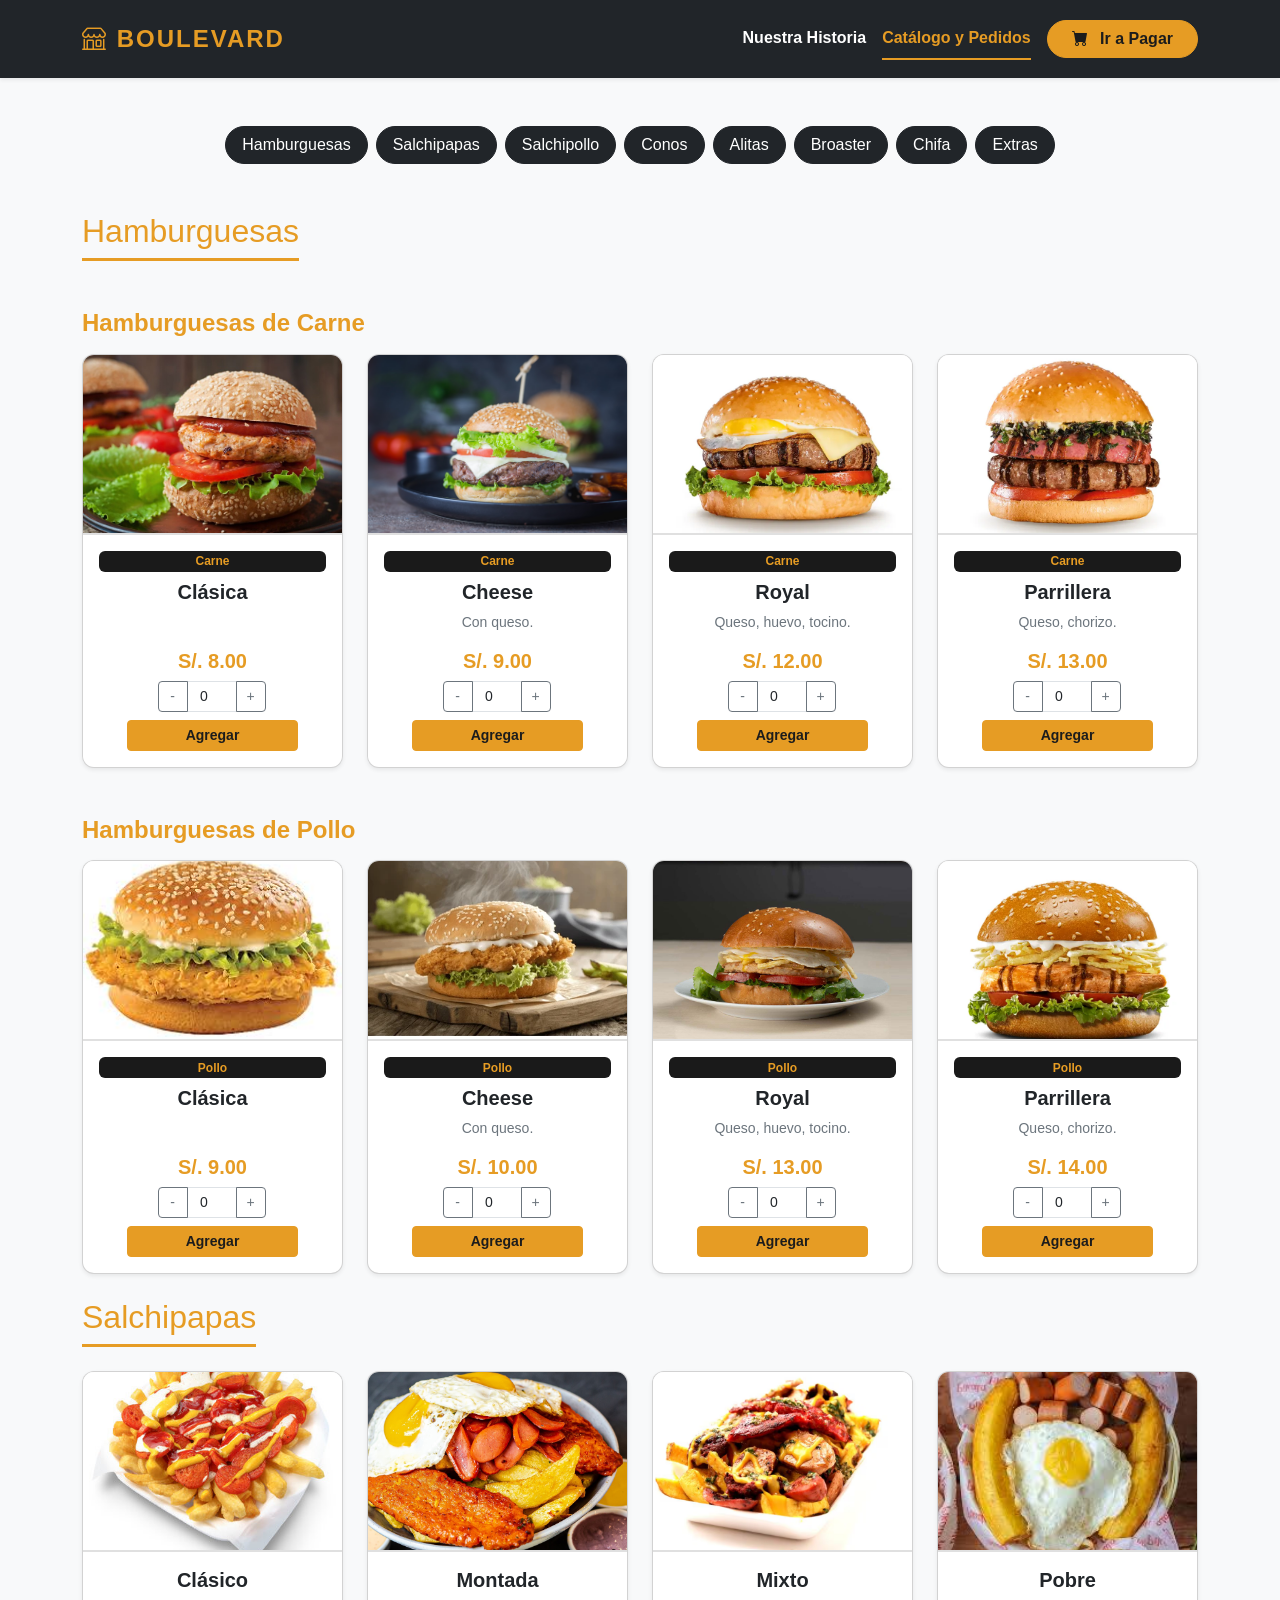
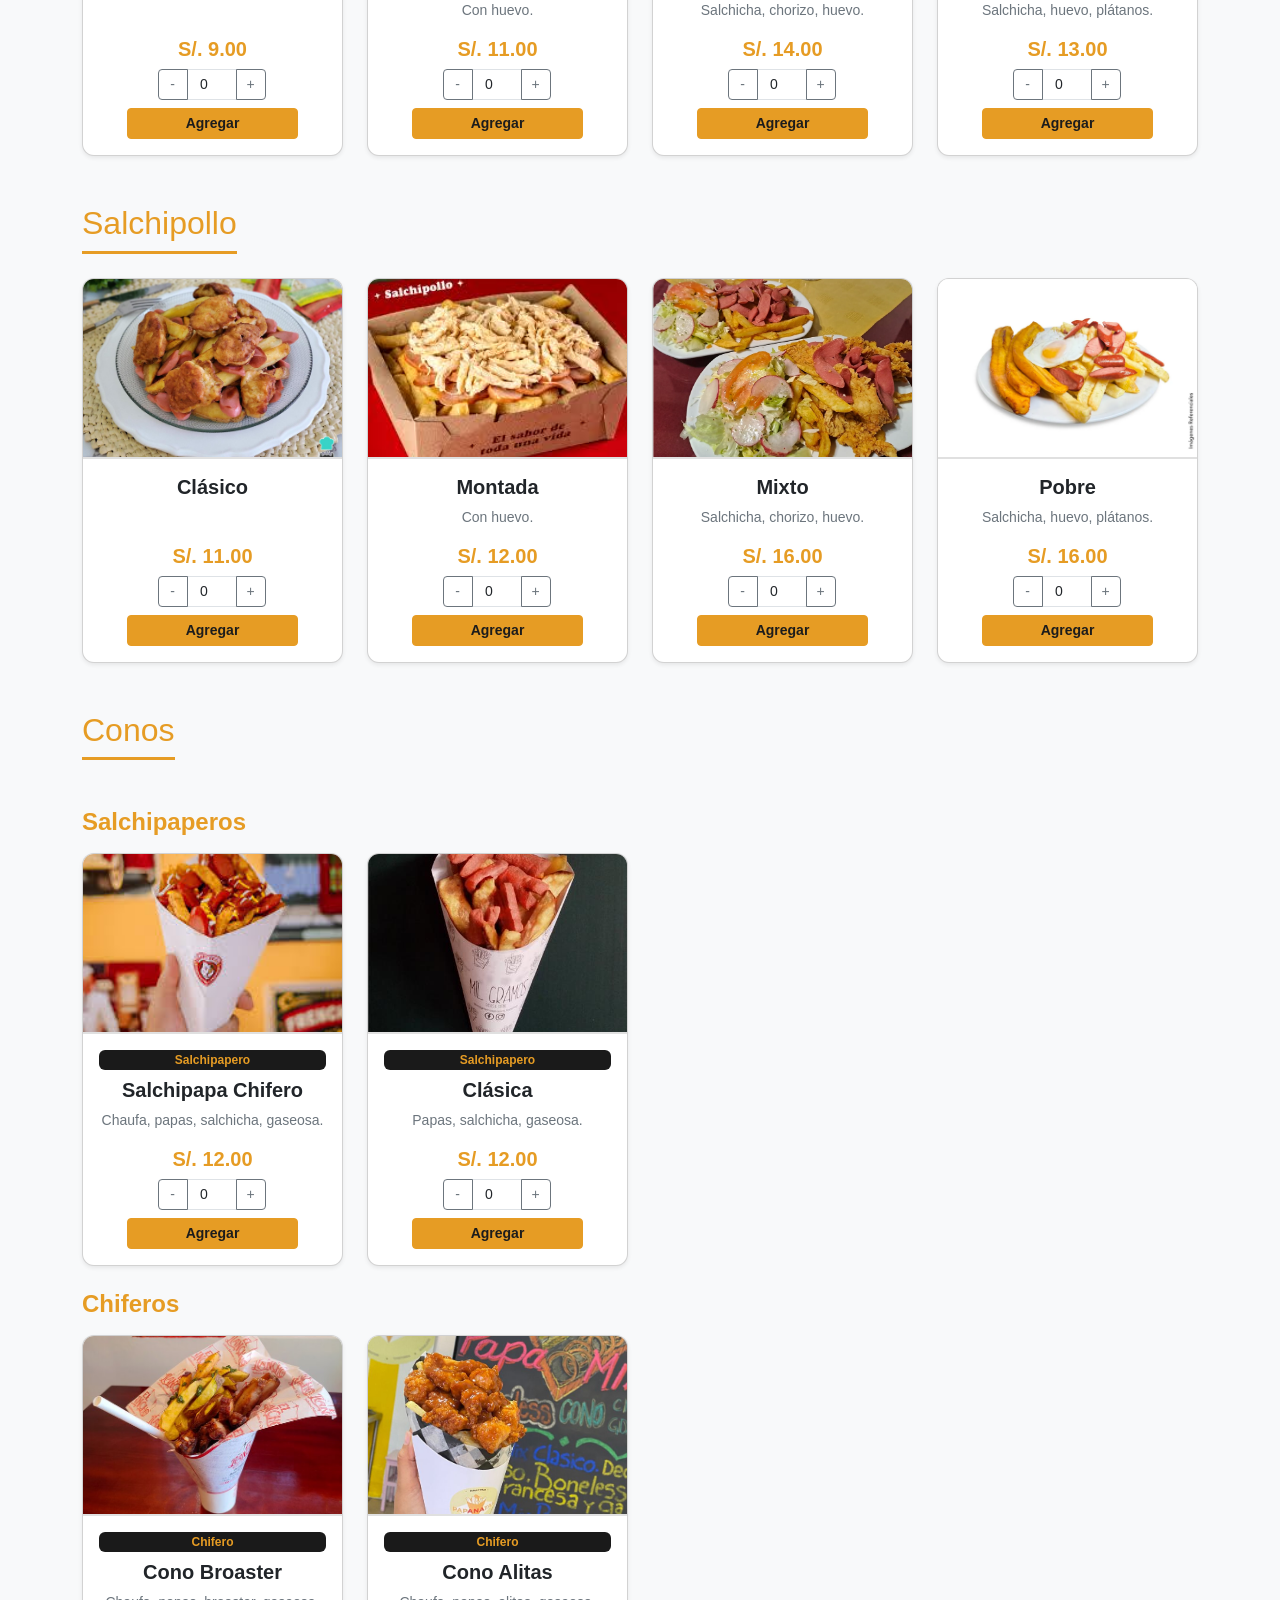
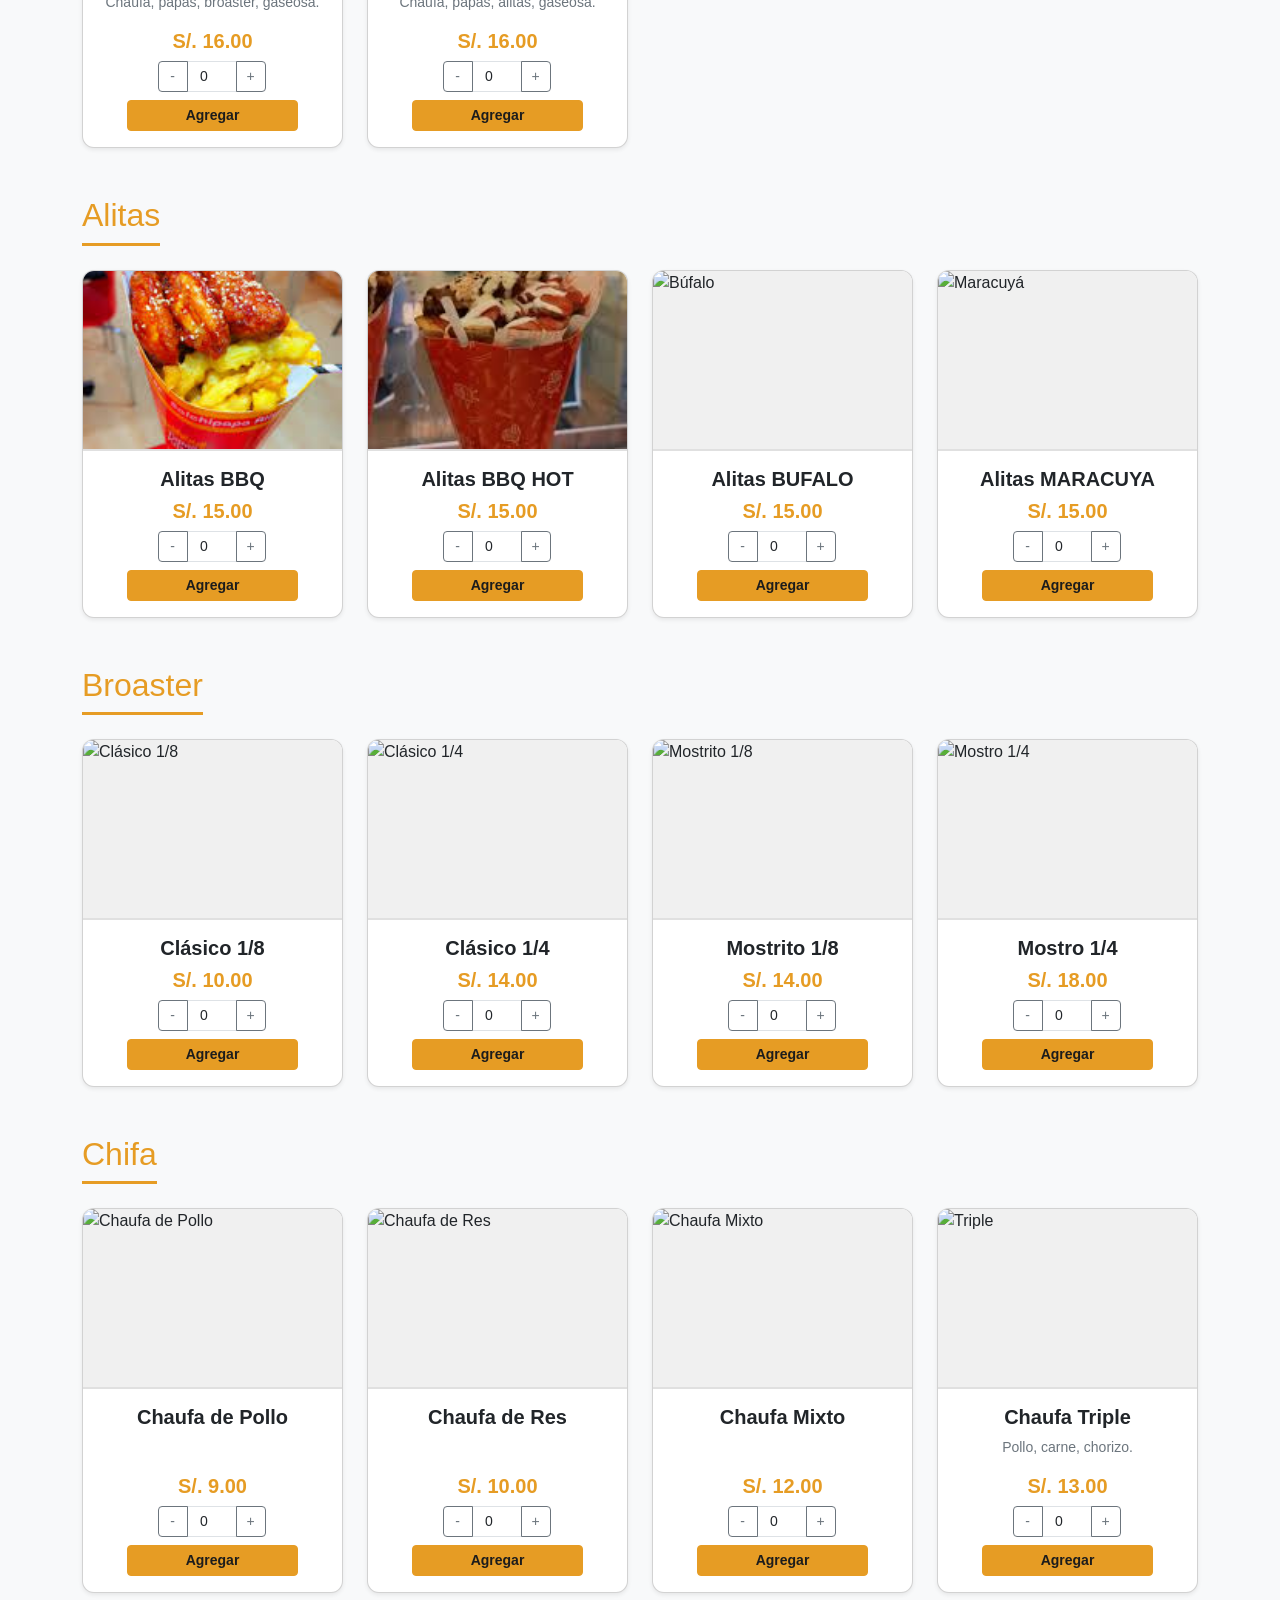
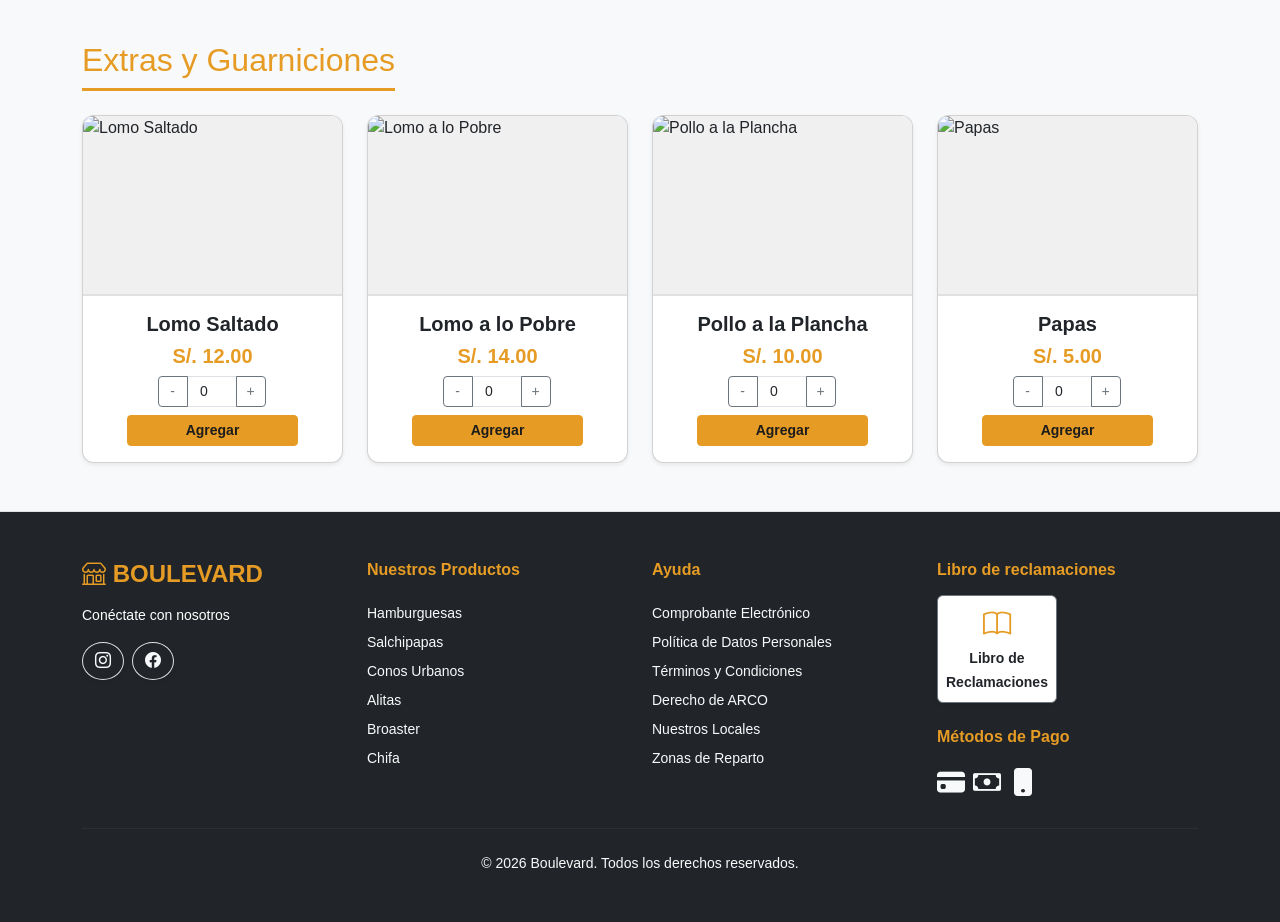
==== commit ab9f7d63: "hola" ====
--- a/catalogo.html
+++ b/catalogo.html
@@ -4,12 +4,9 @@
     <meta charset="UTF-8">
     <meta name="viewport" content="width=device-width, initial-scale=1.0">
     <title>Catálogo - Boulevard</title>
-    
     <link rel="icon" type="image/png" href="imagenes/logo_boulevard.png">
-    
     <link href="https://cdn.jsdelivr.net/npm/bootstrap@5.3.0/dist/css/bootstrap.min.css" rel="stylesheet">
     <link href="https://cdn.jsdelivr.net/npm/bootstrap-icons@1.10.5/font/bootstrap-icons.css" rel="stylesheet">
-    
     <link rel="stylesheet" href="styles.css">
 </head>
 <body class="tema-boulevard bg-light">
@@ -28,1235 +25,887 @@
                         <a class="nav-link fw-bold text-light" href="index.html">Nuestra Historia</a>
                     </li>
                     <li class="nav-item">
-                        <a class="nav-link active fw-bold text-warning" aria-current="page" href="catalogo.html">Catálogo y Pedidos</a>
-                    </li>
-                    <li class="nav-item">
-                        <a href="checkout-paso1.html" class="btn btn-warning rounded-pill px-4 fw-bold">
-                            <i class="bi bi-cart-fill me-2"></i> Ir a Pagar
-                        </a>
+                        <a class="nav-link active fw-bold text-warning" href="catalogo.html">Catálogo y Pedidos</a>
                     </li>
                 </ul>
+                <a href="checkout-paso1.html" class="btn btn-warning rounded-pill px-4 fw-bold ms-3">
+                    <i class="bi bi-cart-fill me-2"></i> Ir a Pagar
+                </a>
             </div>
         </div>
     </nav>
-    
+
     <main class="container my-5">
-        
         <nav class="mb-5">
             <div class="d-flex justify-content-center flex-wrap gap-2">
-                <a href="#hamburguesas" class="btn btn-dark rounded-pill px-3"><i class="bi bi-bagel me-1"></i> Hamburguesas</a>
-                <a href="#salchipapas" class="btn btn-dark rounded-pill px-3"><i class="bi bi-fire me-1"></i> Salchipapas</a>
-                <a href="#salchipollo" class="btn btn-dark rounded-pill px-3"><i class="bi bi-fire me-1"></i> Salchipollo</a>
-                <a href="#conos" class="btn btn-dark rounded-pill px-3"><i class="bi bi-cone me-1"></i> Conos</a>
-                <a href="#alitas" class="btn btn-dark rounded-pill px-3"><i class="bi bi-bug me-1"></i> Alitas</a>
-                <a href="#broaster" class="btn btn-dark rounded-pill px-3"><i class="bi bi-egg-fried me-1"></i> Broaster</a>
-                <a href="#chifa" class="btn btn-dark rounded-pill px-3"><i class="bi bi-bowl-fill me-1"></i> Chifa</a>
-                <a href="#extras" class="btn btn-dark rounded-pill px-3"><i class="bi bi-plus-circle me-1"></i> Extras</a>
+                <a href="#hamburguesas" class="btn btn-dark rounded-pill px-3">Hamburguesas</a>
+                <a href="#salchipapas" class="btn btn-dark rounded-pill px-3">Salchipapas</a>
+                <a href="#salchipollo" class="btn btn-dark rounded-pill px-3">Salchipollo</a>
+                <a href="#conos" class="btn btn-dark rounded-pill px-3">Conos</a>
+                <a href="#alitas" class="btn btn-dark rounded-pill px-3">Alitas</a>
+                <a href="#broaster" class="btn btn-dark rounded-pill px-3">Broaster</a>
+                <a href="#chifa" class="btn btn-dark rounded-pill px-3">Chifa</a>
+                <a href="#extras" class="btn btn-dark rounded-pill px-3">Extras</a>
             </div>
         </nav>
 
-        <!-- HAMBURGUESAS -->
+        <!-- HAMBURGUESAS DE CARNE (4) -->
         <section id="hamburguesas" class="mb-5">
-            <h2 class="titulo-seccion text-warning mb-4"><i class="bi bi-bagel me-2"></i> Hamburguesas</h2>
-            
-            <h4 class="text-warning fw-bold mt-4 mb-3"><i class="bi bi-circle-fill me-2 small"></i> Hamburguesas de Carne</h4>
+            <h2 class="titulo-seccion text-warning mb-4">Hamburguesas</h2>
+            <h4 class="text-warning fw-bold mt-4 mb-3">Hamburguesas de Carne</h4>
             <div class="row g-4 mb-4">
-                <div class="col-12 col-md-6 col-lg-3">
-                    <div class="card h-100 shadow-sm">
-                        <div class="card-img-wrapper">
-                            <img src="imagenes/hamburguesas/clasica-carne.jpg" alt="Hamburguesa Clásica de Carne" width="400" height="300" loading="lazy">
-                            <div class="img-fallback">Hamburguesa Clásica de Carne</div>
-                        </div>
-                        <div class="card-body d-flex flex-column">
-                            <span class="badge bg-dark mb-2 text-warning align-self-start">Carne</span>
+
+                <div class="col-12 col-md-6 col-lg-3">
+                    <div class="card h-100 shadow-sm">
+                        <div class="card-img-wrapper">
+                            <img src="imagenes/clasica-carne.jpg" alt="Clásica" width="400" height="300" loading="lazy">
+                            <div class="img-fallback">Clásica de Carne</div>
+                        </div>
+                        <div class="card-body d-flex flex-column text-center">
+                            <span class="badge bg-dark mb-2 text-warning">Carne</span>
                             <h5 class="card-title fw-bold">Clásica</h5>
-                            <h5 class="mt-auto text-warning fw-bold">$ 8.00</h5>
-                            <div class="input-group input-group-sm mb-3 mt-2">
-                                <button class="btn btn-outline-secondary btn-resta" type="button">-</button>
-                                <input type="number" class="form-control text-center cantidad" value="0" min="0" readonly>
-                                <button class="btn btn-outline-secondary btn-suma" type="button">+</button>
-                            </div>
-                            <button class="btn btn-warning w-100 agregar-carrito" data-id="hamburguesa-clasica-carne" data-nombre="Hamburguesa Clásica (Carne)" data-precio="8.00">
-                                <i class="bi bi-cart-plus"></i> Agregar
-                            </button>
-                        </div>
-                    </div>
-                </div>
-                <div class="col-12 col-md-6 col-lg-3">
-                    <div class="card h-100 shadow-sm">
-                        <div class="card-img-wrapper">
-                            <img src="imagenes/hamburguesas/cheese-carne.jpg" alt="Hamburguesa Cheese de Carne con Queso" width="400" height="300" loading="lazy">
-                            <div class="img-fallback">Hamburguesa Cheese de Carne</div>
-                        </div>
-                        <div class="card-body d-flex flex-column">
-                            <span class="badge bg-dark mb-2 text-warning align-self-start">Carne</span>
+                            <h5 class="mt-auto text-warning fw-bold">S/. 8.00</h5>
+                            <div class="input-group input-group-sm mb-2 mx-auto" style="max-width:110px">
+                                <button class="btn btn-outline-secondary btn-resta" type="button">-</button>
+                                <input type="number" class="form-control text-center cantidad" value="0" min="0" readonly>
+                                <button class="btn btn-outline-secondary btn-suma" type="button">+</button>
+                            </div>
+                            <button class="btn btn-warning btn-sm w-75 mx-auto agregar-carrito" data-id="h1" data-nombre="Clásica (Carne)" data-precio="8.00">Agregar</button>
+                        </div>
+                    </div>
+                </div>
+
+                <div class="col-12 col-md-6 col-lg-3">
+                    <div class="card h-100 shadow-sm">
+                        <div class="card-img-wrapper">
+                            <img src="imagenes/cheese-carne.jpg" alt="Cheese" width="400" height="300" loading="lazy">
+                            <div class="img-fallback">Cheese de Carne</div>
+                        </div>
+                        <div class="card-body d-flex flex-column text-center">
+                            <span class="badge bg-dark mb-2 text-warning">Carne</span>
                             <h5 class="card-title fw-bold">Cheese</h5>
                             <p class="card-text text-muted small">Con queso.</p>
-                            <h5 class="mt-auto text-warning fw-bold">$ 9.00</h5>
-                            <div class="input-group input-group-sm mb-3 mt-2">
-                                <button class="btn btn-outline-secondary btn-resta" type="button">-</button>
-                                <input type="number" class="form-control text-center cantidad" value="0" min="0" readonly>
-                                <button class="btn btn-outline-secondary btn-suma" type="button">+</button>
-                            </div>
-                            <button class="btn btn-warning w-100 agregar-carrito" data-id="hamburguesa-cheese-carne" data-nombre="Hamburguesa Cheese (Carne)" data-precio="9.00">
-                                <i class="bi bi-cart-plus"></i> Agregar
-                            </button>
-                        </div>
-                    </div>
-                </div>
-                <div class="col-12 col-md-6 col-lg-3">
-                    <div class="card h-100 shadow-sm">
-                        <div class="card-img-wrapper">
-                            <img src="imagenes/hamburguesas/royal-carne.jpg" alt="Hamburguesa Royal de Carne" width="400" height="300" loading="lazy">
-                            <div class="img-fallback">Hamburguesa Royal de Carne</div>
-                        </div>
-                        <div class="card-body d-flex flex-column">
-                            <span class="badge bg-dark mb-2 text-warning align-self-start">Carne</span>
+                            <h5 class="mt-auto text-warning fw-bold">S/. 9.00</h5>
+                            <div class="input-group input-group-sm mb-2 mx-auto" style="max-width:110px">
+                                <button class="btn btn-outline-secondary btn-resta" type="button">-</button>
+                                <input type="number" class="form-control text-center cantidad" value="0" min="0" readonly>
+                                <button class="btn btn-outline-secondary btn-suma" type="button">+</button>
+                            </div>
+                            <button class="btn btn-warning btn-sm w-75 mx-auto agregar-carrito" data-id="h2" data-nombre="Cheese (Carne)" data-precio="9.00">Agregar</button>
+                        </div>
+                    </div>
+                </div>
+
+                <div class="col-12 col-md-6 col-lg-3">
+                    <div class="card h-100 shadow-sm">
+                        <div class="card-img-wrapper">
+                            <img src="imagenes/royal-carne.jpg" alt="Royal" width="400" height="300" loading="lazy">
+                            <div class="img-fallback">Royal de Carne</div>
+                        </div>
+                        <div class="card-body d-flex flex-column text-center">
+                            <span class="badge bg-dark mb-2 text-warning">Carne</span>
                             <h5 class="card-title fw-bold">Royal</h5>
                             <p class="card-text text-muted small">Queso, huevo, tocino.</p>
-                            <h5 class="mt-auto text-warning fw-bold">$ 12.00</h5>
-                            <div class="input-group input-group-sm mb-3 mt-2">
-                                <button class="btn btn-outline-secondary btn-resta" type="button">-</button>
-                                <input type="number" class="form-control text-center cantidad" value="0" min="0" readonly>
-                                <button class="btn btn-outline-secondary btn-suma" type="button">+</button>
-                            </div>
-                            <button class="btn btn-warning w-100 agregar-carrito" data-id="hamburguesa-royal-carne" data-nombre="Hamburguesa Royal (Carne)" data-precio="12.00">
-                                <i class="bi bi-cart-plus"></i> Agregar
-                            </button>
-                        </div>
-                    </div>
-                </div>
-                <div class="col-12 col-md-6 col-lg-3">
-                    <div class="card h-100 shadow-sm">
-                        <div class="card-img-wrapper">
-                            <img src="imagenes/hamburguesas/parrillera-carne.jpg" alt="Hamburguesa Parrillera de Carne" width="400" height="300" loading="lazy">
-                            <div class="img-fallback">Hamburguesa Parrillera de Carne</div>
-                        </div>
-                        <div class="card-body d-flex flex-column">
-                            <span class="badge bg-dark mb-2 text-warning align-self-start">Carne</span>
+                            <h5 class="mt-auto text-warning fw-bold">S/. 12.00</h5>
+                            <div class="input-group input-group-sm mb-2 mx-auto" style="max-width:110px">
+                                <button class="btn btn-outline-secondary btn-resta" type="button">-</button>
+                                <input type="number" class="form-control text-center cantidad" value="0" min="0" readonly>
+                                <button class="btn btn-outline-secondary btn-suma" type="button">+</button>
+                            </div>
+                            <button class="btn btn-warning btn-sm w-75 mx-auto agregar-carrito" data-id="h3" data-nombre="Royal (Carne)" data-precio="12.00">Agregar</button>
+                        </div>
+                    </div>
+                </div>
+
+                <div class="col-12 col-md-6 col-lg-3">
+                    <div class="card h-100 shadow-sm">
+                        <div class="card-img-wrapper">
+                            <img src="imagenes/parrillera-carne.jpg" alt="Parrillera" width="400" height="300" loading="lazy">
+                            <div class="img-fallback">Parrillera de Carne</div>
+                        </div>
+                        <div class="card-body d-flex flex-column text-center">
+                            <span class="badge bg-dark mb-2 text-warning">Carne</span>
                             <h5 class="card-title fw-bold">Parrillera</h5>
                             <p class="card-text text-muted small">Queso, chorizo.</p>
-                            <h5 class="mt-auto text-warning fw-bold">$ 13.00</h5>
-                            <div class="input-group input-group-sm mb-3 mt-2">
-                                <button class="btn btn-outline-secondary btn-resta" type="button">-</button>
-                                <input type="number" class="form-control text-center cantidad" value="0" min="0" readonly>
-                                <button class="btn btn-outline-secondary btn-suma" type="button">+</button>
-                            </div>
-                            <button class="btn btn-warning w-100 agregar-carrito" data-id="hamburguesa-parrillera-carne" data-nombre="Hamburguesa Parrillera (Carne)" data-precio="13.00">
-                                <i class="bi bi-cart-plus"></i> Agregar
-                            </button>
-                        </div>
-                    </div>
-                </div>
-                <div class="col-12 col-md-6 col-lg-3">
-                    <div class="card h-100 shadow-sm">
-                        <div class="card-img-wrapper">
-                            <img src="imagenes/hamburguesas/doble-carne.jpg" alt="Hamburguesa Doble de Carne" width="400" height="300" loading="lazy">
-                            <div class="img-fallback">Hamburguesa Doble de Carne</div>
-                        </div>
-                        <div class="card-body d-flex flex-column">
-                            <span class="badge bg-dark mb-2 text-warning align-self-start">Carne</span>
-                            <h5 class="card-title fw-bold">Doble</h5>
-                            <p class="card-text text-muted small">Tocino x2, queso x2.</p>
-                            <h5 class="mt-auto text-warning fw-bold">$ 16.00</h5>
-                            <div class="input-group input-group-sm mb-3 mt-2">
-                                <button class="btn btn-outline-secondary btn-resta" type="button">-</button>
-                                <input type="number" class="form-control text-center cantidad" value="0" min="0" readonly>
-                                <button class="btn btn-outline-secondary btn-suma" type="button">+</button>
-                            </div>
-                            <button class="btn btn-warning w-100 agregar-carrito" data-id="hamburguesa-doble-carne" data-nombre="Hamburguesa Doble (Carne)" data-precio="16.00">
-                                <i class="bi bi-cart-plus"></i> Agregar
-                            </button>
-                        </div>
-                    </div>
-                </div>
-                <div class="col-12 col-md-6 col-lg-3">
-                    <div class="card h-100 shadow-sm">
-                        <div class="card-img-wrapper">
-                            <img src="imagenes/hamburguesas/pobre-carne.jpg" alt="Hamburguesa Pobre de Carne" width="400" height="300" loading="lazy">
-                            <div class="img-fallback">Hamburguesa Pobre de Carne</div>
-                        </div>
-                        <div class="card-body d-flex flex-column">
-                            <span class="badge bg-dark mb-2 text-warning align-self-start">Carne</span>
-                            <h5 class="card-title fw-bold">Pobre</h5>
-                            <p class="card-text text-muted small">Queso, huevo, plátanos.</p>
-                            <h5 class="mt-auto text-warning fw-bold">$ 14.00</h5>
-                            <div class="input-group input-group-sm mb-3 mt-2">
-                                <button class="btn btn-outline-secondary btn-resta" type="button">-</button>
-                                <input type="number" class="form-control text-center cantidad" value="0" min="0" readonly>
-                                <button class="btn btn-outline-secondary btn-suma" type="button">+</button>
-                            </div>
-                            <button class="btn btn-warning w-100 agregar-carrito" data-id="hamburguesa-pobre-carne" data-nombre="Hamburguesa Pobre (Carne)" data-precio="14.00">
-                                <i class="bi bi-cart-plus"></i> Agregar
-                            </button>
-                        </div>
-                    </div>
-                </div>
-            </div>
-
-            <h4 class="text-warning fw-bold mt-4 mb-3"><i class="bi bi-circle-fill me-2 small"></i> Hamburguesas de Pollo</h4>
+                            <h5 class="mt-auto text-warning fw-bold">S/. 13.00</h5>
+                            <div class="input-group input-group-sm mb-2 mx-auto" style="max-width:110px">
+                                <button class="btn btn-outline-secondary btn-resta" type="button">-</button>
+                                <input type="number" class="form-control text-center cantidad" value="0" min="0" readonly>
+                                <button class="btn btn-outline-secondary btn-suma" type="button">+</button>
+                            </div>
+                            <button class="btn btn-warning btn-sm w-75 mx-auto agregar-carrito" data-id="h4" data-nombre="Parrillera (Carne)" data-precio="13.00">Agregar</button>
+                        </div>
+                    </div>
+                </div>
+
+            </div>
+        </section>
+
+                    <!-- HAMBURGUESAS DE POLLO (4) -->
+            <h4 class="text-warning fw-bold mt-4 mb-3">Hamburguesas de Pollo</h4>
             <div class="row g-4 mb-4">
-                <div class="col-12 col-md-6 col-lg-3">
-                    <div class="card h-100 shadow-sm">
-                        <div class="card-img-wrapper">
-                            <img src="imagenes/hamburguesas/clasica-pollo.jpg" alt="Hamburguesa Clásica de Pollo" width="400" height="300" loading="lazy">
-                            <div class="img-fallback">Hamburguesa Clásica de Pollo</div>
-                        </div>
-                        <div class="card-body d-flex flex-column">
-                            <span class="badge bg-dark mb-2 text-warning align-self-start">Pollo</span>
+
+                <div class="col-12 col-md-6 col-lg-3">
+                    <div class="card h-100 shadow-sm">
+                        <div class="card-img-wrapper">
+                            <img src="imagenes/clasica-pollo.jpg" alt="Clásica Pollo" width="400" height="300" loading="lazy">
+                            <div class="img-fallback">Clásica de Pollo</div>
+                        </div>
+                        <div class="card-body d-flex flex-column text-center">
+                            <span class="badge bg-dark mb-2 text-warning">Pollo</span>
                             <h5 class="card-title fw-bold">Clásica</h5>
-                            <h5 class="mt-auto text-warning fw-bold">$ 9.00</h5>
-                            <div class="input-group input-group-sm mb-3 mt-2">
-                                <button class="btn btn-outline-secondary btn-resta" type="button">-</button>
-                                <input type="number" class="form-control text-center cantidad" value="0" min="0" readonly>
-                                <button class="btn btn-outline-secondary btn-suma" type="button">+</button>
-                            </div>
-                            <button class="btn btn-warning w-100 agregar-carrito" data-id="hamburguesa-clasica-pollo" data-nombre="Hamburguesa Clásica (Pollo)" data-precio="9.00">
-                                <i class="bi bi-cart-plus"></i> Agregar
-                            </button>
-                        </div>
-                    </div>
-                </div>
-                <div class="col-12 col-md-6 col-lg-3">
-                    <div class="card h-100 shadow-sm">
-                        <div class="card-img-wrapper">
-                            <img src="imagenes/hamburguesas/cheese-pollo.jpg" alt="Hamburguesa Cheese de Pollo" width="400" height="300" loading="lazy">
-                            <div class="img-fallback">Hamburguesa Cheese de Pollo</div>
-                        </div>
-                        <div class="card-body d-flex flex-column">
-                            <span class="badge bg-dark mb-2 text-warning align-self-start">Pollo</span>
+                            <h5 class="mt-auto text-warning fw-bold">S/. 9.00</h5>
+                            <div class="input-group input-group-sm mb-2 mx-auto" style="max-width:110px">
+                                <button class="btn btn-outline-secondary btn-resta" type="button">-</button>
+                                <input type="number" class="form-control text-center cantidad" value="0" min="0" readonly>
+                                <button class="btn btn-outline-secondary btn-suma" type="button">+</button>
+                            </div>
+                            <button class="btn btn-warning btn-sm w-75 mx-auto agregar-carrito" data-id="h5" data-nombre="Clásica (Pollo)" data-precio="9.00">Agregar</button>
+                        </div>
+                    </div>
+                </div>
+
+                <div class="col-12 col-md-6 col-lg-3">
+                    <div class="card h-100 shadow-sm">
+                        <div class="card-img-wrapper">
+                            <img src="imagenes/cheese-pollo.jpg" alt="Cheese Pollo" width="400" height="300" loading="lazy">
+                            <div class="img-fallback">Cheese de Pollo</div>
+                        </div>
+                        <div class="card-body d-flex flex-column text-center">
+                            <span class="badge bg-dark mb-2 text-warning">Pollo</span>
                             <h5 class="card-title fw-bold">Cheese</h5>
                             <p class="card-text text-muted small">Con queso.</p>
-                            <h5 class="mt-auto text-warning fw-bold">$ 10.00</h5>
-                            <div class="input-group input-group-sm mb-3 mt-2">
-                                <button class="btn btn-outline-secondary btn-resta" type="button">-</button>
-                                <input type="number" class="form-control text-center cantidad" value="0" min="0" readonly>
-                                <button class="btn btn-outline-secondary btn-suma" type="button">+</button>
-                            </div>
-                            <button class="btn btn-warning w-100 agregar-carrito" data-id="hamburguesa-cheese-pollo" data-nombre="Hamburguesa Cheese (Pollo)" data-precio="10.00">
-                                <i class="bi bi-cart-plus"></i> Agregar
-                            </button>
-                        </div>
-                    </div>
-                </div>
-                <div class="col-12 col-md-6 col-lg-3">
-                    <div class="card h-100 shadow-sm">
-                        <div class="card-img-wrapper">
-                            <img src="imagenes/hamburguesas/royal-pollo.jpg" alt="Hamburguesa Royal de Pollo" width="400" height="300" loading="lazy">
-                            <div class="img-fallback">Hamburguesa Royal de Pollo</div>
-                        </div>
-                        <div class="card-body d-flex flex-column">
-                            <span class="badge bg-dark mb-2 text-warning align-self-start">Pollo</span>
+                            <h5 class="mt-auto text-warning fw-bold">S/. 10.00</h5>
+                            <div class="input-group input-group-sm mb-2 mx-auto" style="max-width:110px">
+                                <button class="btn btn-outline-secondary btn-resta" type="button">-</button>
+                                <input type="number" class="form-control text-center cantidad" value="0" min="0" readonly>
+                                <button class="btn btn-outline-secondary btn-suma" type="button">+</button>
+                            </div>
+                            <button class="btn btn-warning btn-sm w-75 mx-auto agregar-carrito" data-id="h6" data-nombre="Cheese (Pollo)" data-precio="10.00">Agregar</button>
+                        </div>
+                    </div>
+                </div>
+
+                <div class="col-12 col-md-6 col-lg-3">
+                    <div class="card h-100 shadow-sm">
+                        <div class="card-img-wrapper">
+                            <img src="imagenes/royal-pollo.jpg" alt="Royal Pollo" width="400" height="300" loading="lazy">
+                            <div class="img-fallback">Royal de Pollo</div>
+                        </div>
+                        <div class="card-body d-flex flex-column text-center">
+                            <span class="badge bg-dark mb-2 text-warning">Pollo</span>
                             <h5 class="card-title fw-bold">Royal</h5>
                             <p class="card-text text-muted small">Queso, huevo, tocino.</p>
-                            <h5 class="mt-auto text-warning fw-bold">$ 13.00</h5>
-                            <div class="input-group input-group-sm mb-3 mt-2">
-                                <button class="btn btn-outline-secondary btn-resta" type="button">-</button>
-                                <input type="number" class="form-control text-center cantidad" value="0" min="0" readonly>
-                                <button class="btn btn-outline-secondary btn-suma" type="button">+</button>
-                            </div>
-                            <button class="btn btn-warning w-100 agregar-carrito" data-id="hamburguesa-royal-pollo" data-nombre="Hamburguesa Royal (Pollo)" data-precio="13.00">
-                                <i class="bi bi-cart-plus"></i> Agregar
-                            </button>
-                        </div>
-                    </div>
-                </div>
-                <div class="col-12 col-md-6 col-lg-3">
-                    <div class="card h-100 shadow-sm">
-                        <div class="card-img-wrapper">
-                            <img src="imagenes/hamburguesas/parrillera-pollo.jpg" alt="Hamburguesa Parrillera de Pollo" width="400" height="300" loading="lazy">
-                            <div class="img-fallback">Hamburguesa Parrillera de Pollo</div>
-                        </div>
-                        <div class="card-body d-flex flex-column">
-                            <span class="badge bg-dark mb-2 text-warning align-self-start">Pollo</span>
+                            <h5 class="mt-auto text-warning fw-bold">S/. 13.00</h5>
+                            <div class="input-group input-group-sm mb-2 mx-auto" style="max-width:110px">
+                                <button class="btn btn-outline-secondary btn-resta" type="button">-</button>
+                                <input type="number" class="form-control text-center cantidad" value="0" min="0" readonly>
+                                <button class="btn btn-outline-secondary btn-suma" type="button">+</button>
+                            </div>
+                            <button class="btn btn-warning btn-sm w-75 mx-auto agregar-carrito" data-id="h7" data-nombre="Royal (Pollo)" data-precio="13.00">Agregar</button>
+                        </div>
+                    </div>
+                </div>
+
+                <div class="col-12 col-md-6 col-lg-3">
+                    <div class="card h-100 shadow-sm">
+                        <div class="card-img-wrapper">
+                            <img src="imagenes/parrillera-pollo.jpg" alt="Parrillera Pollo" width="400" height="300" loading="lazy">
+                            <div class="img-fallback">Parrillera de Pollo</div>
+                        </div>
+                        <div class="card-body d-flex flex-column text-center">
+                            <span class="badge bg-dark mb-2 text-warning">Pollo</span>
                             <h5 class="card-title fw-bold">Parrillera</h5>
                             <p class="card-text text-muted small">Queso, chorizo.</p>
-                            <h5 class="mt-auto text-warning fw-bold">$ 14.00</h5>
-                            <div class="input-group input-group-sm mb-3 mt-2">
-                                <button class="btn btn-outline-secondary btn-resta" type="button">-</button>
-                                <input type="number" class="form-control text-center cantidad" value="0" min="0" readonly>
-                                <button class="btn btn-outline-secondary btn-suma" type="button">+</button>
-                            </div>
-                            <button class="btn btn-warning w-100 agregar-carrito" data-id="hamburguesa-parrillera-pollo" data-nombre="Hamburguesa Parrillera (Pollo)" data-precio="14.00">
-                                <i class="bi bi-cart-plus"></i> Agregar
-                            </button>
-                        </div>
-                    </div>
-                </div>
-                <div class="col-12 col-md-6 col-lg-3">
-                    <div class="card h-100 shadow-sm">
-                        <div class="card-img-wrapper">
-                            <img src="imagenes/hamburguesas/pobre-pollo.jpg" alt="Hamburguesa Pobre de Pollo" width="400" height="300" loading="lazy">
-                            <div class="img-fallback">Hamburguesa Pobre de Pollo</div>
-                        </div>
-                        <div class="card-body d-flex flex-column">
-                            <span class="badge bg-dark mb-2 text-warning align-self-start">Pollo</span>
-                            <h5 class="card-title fw-bold">Pobre</h5>
-                            <p class="card-text text-muted small">Queso, huevo, plátanos.</p>
-                            <h5 class="mt-auto text-warning fw-bold">$ 15.00</h5>
-                            <div class="input-group input-group-sm mb-3 mt-2">
-                                <button class="btn btn-outline-secondary btn-resta" type="button">-</button>
-                                <input type="number" class="form-control text-center cantidad" value="0" min="0" readonly>
-                                <button class="btn btn-outline-secondary btn-suma" type="button">+</button>
-                            </div>
-                            <button class="btn btn-warning w-100 agregar-carrito" data-id="hamburguesa-pobre-pollo" data-nombre="Hamburguesa Pobre (Pollo)" data-precio="15.00">
-                                <i class="bi bi-cart-plus"></i> Agregar
-                            </button>
-                        </div>
-                    </div>
-                </div>
+                            <h5 class="mt-auto text-warning fw-bold">S/. 14.00</h5>
+                            <div class="input-group input-group-sm mb-2 mx-auto" style="max-width:110px">
+                                <button class="btn btn-outline-secondary btn-resta" type="button">-</button>
+                                <input type="number" class="form-control text-center cantidad" value="0" min="0" readonly>
+                                <button class="btn btn-outline-secondary btn-suma" type="button">+</button>
+                            </div>
+                            <button class="btn btn-warning btn-sm w-75 mx-auto agregar-carrito" data-id="h8" data-nombre="Parrillera (Pollo)" data-precio="14.00">Agregar</button>
+                        </div>
+                    </div>
+                </div>
+
             </div>
         </section>
 
-        <!-- SALCHIPAPAS -->
+        <!-- SALCHIPAPAS (4) -->
         <section id="salchipapas" class="mb-5">
-            <h2 class="titulo-seccion text-warning mb-4"><i class="bi bi-fire me-2"></i> Salchipapas</h2>
+            <h2 class="titulo-seccion text-warning mb-4">Salchipapas</h2>
             <div class="row g-4">
-                <div class="col-12 col-md-6 col-lg-3">
-                    <div class="card h-100 shadow-sm">
-                        <div class="card-img-wrapper">
-                            <img src="imagenes/salchipapas/clasico.jpg" alt="Salchipapa Clásico" width="400" height="300" loading="lazy">
-                            <div class="img-fallback">Salchipapa Clásico</div>
-                        </div>
-                        <div class="card-body d-flex flex-column">
+
+                <div class="col-12 col-md-6 col-lg-3">
+                    <div class="card h-100 shadow-sm">
+                        <div class="card-img-wrapper">
+                            <img src="imagenes/salchipapas-clasico.jpg" alt="Clásico" width="400" height="300" loading="lazy">
+                            <div class="img-fallback">Clásico</div>
+                        </div>
+                        <div class="card-body d-flex flex-column text-center">
                             <h5 class="card-title fw-bold">Clásico</h5>
-                            <h5 class="mt-auto text-warning fw-bold">$ 9.00</h5>
-                            <div class="input-group input-group-sm mb-3 mt-2">
-                                <button class="btn btn-outline-secondary btn-resta" type="button">-</button>
-                                <input type="number" class="form-control text-center cantidad" value="0" min="0" readonly>
-                                <button class="btn btn-outline-secondary btn-suma" type="button">+</button>
-                            </div>
-                            <button class="btn btn-warning w-100 agregar-carrito" data-id="salchipapa-clasico" data-nombre="Salchipapa Clásico" data-precio="9.00">
-                                <i class="bi bi-cart-plus"></i> Agregar
-                            </button>
-                        </div>
-                    </div>
-                </div>
-                <div class="col-12 col-md-6 col-lg-3">
-                    <div class="card h-100 shadow-sm">
-                        <div class="card-img-wrapper">
-                            <img src="imagenes/salchipapas/montada.jpg" alt="Salchipapa Montada con Huevo" width="400" height="300" loading="lazy">
-                            <div class="img-fallback">Salchipapa Montada</div>
-                        </div>
-                        <div class="card-body d-flex flex-column">
+                            <h5 class="mt-auto text-warning fw-bold">S/. 9.00</h5>
+                            <div class="input-group input-group-sm mb-2 mx-auto" style="max-width:110px">
+                                <button class="btn btn-outline-secondary btn-resta" type="button">-</button>
+                                <input type="number" class="form-control text-center cantidad" value="0" min="0" readonly>
+                                <button class="btn btn-outline-secondary btn-suma" type="button">+</button>
+                            </div>
+                            <button class="btn btn-warning btn-sm w-75 mx-auto agregar-carrito" data-id="s1" data-nombre="Salchipapa Clásico" data-precio="9.00">Agregar</button>
+                        </div>
+                    </div>
+                </div>
+
+                <div class="col-12 col-md-6 col-lg-3">
+                    <div class="card h-100 shadow-sm">
+                        <div class="card-img-wrapper">
+                            <img src="imagenes/salchipapas-montada.jpg" alt="Montada" width="400" height="300" loading="lazy">
+                            <div class="img-fallback">Montada</div>
+                        </div>
+                        <div class="card-body d-flex flex-column text-center">
                             <h5 class="card-title fw-bold">Montada</h5>
                             <p class="card-text text-muted small">Con huevo.</p>
-                            <h5 class="mt-auto text-warning fw-bold">$ 11.00</h5>
-                            <div class="input-group input-group-sm mb-3 mt-2">
-                                <button class="btn btn-outline-secondary btn-resta" type="button">-</button>
-                                <input type="number" class="form-control text-center cantidad" value="0" min="0" readonly>
-                                <button class="btn btn-outline-secondary btn-suma" type="button">+</button>
-                            </div>
-                            <button class="btn btn-warning w-100 agregar-carrito" data-id="salchipapa-montada" data-nombre="Salchipapa Montada" data-precio="11.00">
-                                <i class="bi bi-cart-plus"></i> Agregar
-                            </button>
-                        </div>
-                    </div>
-                </div>
-                <div class="col-12 col-md-6 col-lg-3">
-                    <div class="card h-100 shadow-sm">
-                        <div class="card-img-wrapper">
-                            <img src="imagenes/salchipapas/mixto.jpg" alt="Salchipapa Mixto" width="400" height="300" loading="lazy">
-                            <div class="img-fallback">Salchipapa Mixto</div>
-                        </div>
-                        <div class="card-body d-flex flex-column">
+                            <h5 class="mt-auto text-warning fw-bold">S/. 11.00</h5>
+                            <div class="input-group input-group-sm mb-2 mx-auto" style="max-width:110px">
+                                <button class="btn btn-outline-secondary btn-resta" type="button">-</button>
+                                <input type="number" class="form-control text-center cantidad" value="0" min="0" readonly>
+                                <button class="btn btn-outline-secondary btn-suma" type="button">+</button>
+                            </div>
+                            <button class="btn btn-warning btn-sm w-75 mx-auto agregar-carrito" data-id="s2" data-nombre="Salchipapa Montada" data-precio="11.00">Agregar</button>
+                        </div>
+                    </div>
+                </div>
+
+                <div class="col-12 col-md-6 col-lg-3">
+                    <div class="card h-100 shadow-sm">
+                        <div class="card-img-wrapper">
+                            <img src="imagenes/salchipapas-mixto.jpg" alt="Mixto" width="400" height="300" loading="lazy">
+                            <div class="img-fallback">Mixto</div>
+                        </div>
+                        <div class="card-body d-flex flex-column text-center">
                             <h5 class="card-title fw-bold">Mixto</h5>
                             <p class="card-text text-muted small">Salchicha, chorizo, huevo.</p>
-                            <h5 class="mt-auto text-warning fw-bold">$ 14.00</h5>
-                            <div class="input-group input-group-sm mb-3 mt-2">
-                                <button class="btn btn-outline-secondary btn-resta" type="button">-</button>
-                                <input type="number" class="form-control text-center cantidad" value="0" min="0" readonly>
-                                <button class="btn btn-outline-secondary btn-suma" type="button">+</button>
-                            </div>
-                            <button class="btn btn-warning w-100 agregar-carrito" data-id="salchipapa-mixto" data-nombre="Salchipapa Mixto" data-precio="14.00">
-                                <i class="bi bi-cart-plus"></i> Agregar
-                            </button>
-                        </div>
-                    </div>
-                </div>
-                <div class="col-12 col-md-6 col-lg-3">
-                    <div class="card h-100 shadow-sm">
-                        <div class="card-img-wrapper">
-                            <img src="imagenes/salchipapas/pobre.jpg" alt="Salchipapa Pobre" width="400" height="300" loading="lazy">
-                            <div class="img-fallback">Salchipapa Pobre</div>
-                        </div>
-                        <div class="card-body d-flex flex-column">
+                            <h5 class="mt-auto text-warning fw-bold">S/. 14.00</h5>
+                            <div class="input-group input-group-sm mb-2 mx-auto" style="max-width:110px">
+                                <button class="btn btn-outline-secondary btn-resta" type="button">-</button>
+                                <input type="number" class="form-control text-center cantidad" value="0" min="0" readonly>
+                                <button class="btn btn-outline-secondary btn-suma" type="button">+</button>
+                            </div>
+                            <button class="btn btn-warning btn-sm w-75 mx-auto agregar-carrito" data-id="s3" data-nombre="Salchipapa Mixto" data-precio="14.00">Agregar</button>
+                        </div>
+                    </div>
+                </div>
+
+                <div class="col-12 col-md-6 col-lg-3">
+                    <div class="card h-100 shadow-sm">
+                        <div class="card-img-wrapper">
+                            <img src="imagenes/salchipapas-pobre.jpg" alt="Pobre" width="400" height="300" loading="lazy">
+                            <div class="img-fallback">Pobre</div>
+                        </div>
+                        <div class="card-body d-flex flex-column text-center">
                             <h5 class="card-title fw-bold">Pobre</h5>
                             <p class="card-text text-muted small">Salchicha, huevo, plátanos.</p>
-                            <h5 class="mt-auto text-warning fw-bold">$ 13.00</h5>
-                            <div class="input-group input-group-sm mb-3 mt-2">
-                                <button class="btn btn-outline-secondary btn-resta" type="button">-</button>
-                                <input type="number" class="form-control text-center cantidad" value="0" min="0" readonly>
-                                <button class="btn btn-outline-secondary btn-suma" type="button">+</button>
-                            </div>
-                            <button class="btn btn-warning w-100 agregar-carrito" data-id="salchipapa-pobre" data-nombre="Salchipapa Pobre" data-precio="13.00">
-                                <i class="bi bi-cart-plus"></i> Agregar
-                            </button>
-                        </div>
-                    </div>
-                </div>
-                <div class="col-12 col-md-6 col-lg-3">
-                    <div class="card h-100 shadow-sm">
-                        <div class="card-img-wrapper">
-                            <img src="imagenes/salchipapas/royal.jpg" alt="Salchipapa Royal" width="400" height="300" loading="lazy">
-                            <div class="img-fallback">Salchipapa Royal</div>
-                        </div>
-                        <div class="card-body d-flex flex-column">
-                            <h5 class="card-title fw-bold">Royal</h5>
-                            <p class="card-text text-muted small">Salchicha, huevo, queso.</p>
-                            <h5 class="mt-auto text-warning fw-bold">$ 13.00</h5>
-                            <div class="input-group input-group-sm mb-3 mt-2">
-                                <button class="btn btn-outline-secondary btn-resta" type="button">-</button>
-                                <input type="number" class="form-control text-center cantidad" value="0" min="0" readonly>
-                                <button class="btn btn-outline-secondary btn-suma" type="button">+</button>
-                            </div>
-                            <button class="btn btn-warning w-100 agregar-carrito" data-id="salchipapa-royal" data-nombre="Salchipapa Royal" data-precio="13.00">
-                                <i class="bi bi-cart-plus"></i> Agregar
-                            </button>
-                        </div>
-                    </div>
-                </div>
+                            <h5 class="mt-auto text-warning fw-bold">S/. 13.00</h5>
+                            <div class="input-group input-group-sm mb-2 mx-auto" style="max-width:110px">
+                                <button class="btn btn-outline-secondary btn-resta" type="button">-</button>
+                                <input type="number" class="form-control text-center cantidad" value="0" min="0" readonly>
+                                <button class="btn btn-outline-secondary btn-suma" type="button">+</button>
+                            </div>
+                            <button class="btn btn-warning btn-sm w-75 mx-auto agregar-carrito" data-id="s4" data-nombre="Salchipapa Pobre" data-precio="13.00">Agregar</button>
+                        </div>
+                    </div>
+                </div>
+
             </div>
         </section>
 
-        <!-- SALCHIPOLLO -->
+        <!-- SALCHIPOLLO (4) -->
         <section id="salchipollo" class="mb-5">
-            <h2 class="titulo-seccion text-warning mb-4"><i class="bi bi-fire me-2"></i> Salchipollo</h2>
+            <h2 class="titulo-seccion text-warning mb-4">Salchipollo</h2>
             <div class="row g-4">
-                <div class="col-12 col-md-6 col-lg-3">
-                    <div class="card h-100 shadow-sm">
-                        <div class="card-img-wrapper">
-                            <img src="imagenes/salchipollo/clasico.jpg" alt="Salchipollo Clásico" width="400" height="300" loading="lazy">
-                            <div class="img-fallback">Salchipollo Clásico</div>
-                        </div>
-                        <div class="card-body d-flex flex-column">
+
+                <div class="col-12 col-md-6 col-lg-3">
+                    <div class="card h-100 shadow-sm">
+                        <div class="card-img-wrapper">
+                            <img src="imagenes/salchipollo-clasico.jpg" alt="Clásico" width="400" height="300" loading="lazy">
+                            <div class="img-fallback">Clásico</div>
+                        </div>
+                        <div class="card-body d-flex flex-column text-center">
                             <h5 class="card-title fw-bold">Clásico</h5>
-                            <h5 class="mt-auto text-warning fw-bold">$ 11.00</h5>
-                            <div class="input-group input-group-sm mb-3 mt-2">
-                                <button class="btn btn-outline-secondary btn-resta" type="button">-</button>
-                                <input type="number" class="form-control text-center cantidad" value="0" min="0" readonly>
-                                <button class="btn btn-outline-secondary btn-suma" type="button">+</button>
-                            </div>
-                            <button class="btn btn-warning w-100 agregar-carrito" data-id="salchipollo-clasico" data-nombre="Salchipollo Clásico" data-precio="11.00">
-                                <i class="bi bi-cart-plus"></i> Agregar
-                            </button>
-                        </div>
-                    </div>
-                </div>
-                <div class="col-12 col-md-6 col-lg-3">
-                    <div class="card h-100 shadow-sm">
-                        <div class="card-img-wrapper">
-                            <img src="imagenes/salchipollo/montada.jpg" alt="Salchipollo Montada" width="400" height="300" loading="lazy">
-                            <div class="img-fallback">Salchipollo Montada</div>
-                        </div>
-                        <div class="card-body d-flex flex-column">
+                            <h5 class="mt-auto text-warning fw-bold">S/. 11.00</h5>
+                            <div class="input-group input-group-sm mb-2 mx-auto" style="max-width:110px">
+                                <button class="btn btn-outline-secondary btn-resta" type="button">-</button>
+                                <input type="number" class="form-control text-center cantidad" value="0" min="0" readonly>
+                                <button class="btn btn-outline-secondary btn-suma" type="button">+</button>
+                            </div>
+                            <button class="btn btn-warning btn-sm w-75 mx-auto agregar-carrito" data-id="p1" data-nombre="Salchipollo Clásico" data-precio="11.00">Agregar</button>
+                        </div>
+                    </div>
+                </div>
+
+                <div class="col-12 col-md-6 col-lg-3">
+                    <div class="card h-100 shadow-sm">
+                        <div class="card-img-wrapper">
+                            <img src="imagenes/salchipollo-montada.jpg" alt="Montada" width="400" height="300" loading="lazy">
+                            <div class="img-fallback">Montada</div>
+                        </div>
+                        <div class="card-body d-flex flex-column text-center">
                             <h5 class="card-title fw-bold">Montada</h5>
                             <p class="card-text text-muted small">Con huevo.</p>
-                            <h5 class="mt-auto text-warning fw-bold">$ 12.00</h5>
-                            <div class="input-group input-group-sm mb-3 mt-2">
-                                <button class="btn btn-outline-secondary btn-resta" type="button">-</button>
-                                <input type="number" class="form-control text-center cantidad" value="0" min="0" readonly>
-                                <button class="btn btn-outline-secondary btn-suma" type="button">+</button>
-                            </div>
-                            <button class="btn btn-warning w-100 agregar-carrito" data-id="salchipollo-montada" data-nombre="Salchipollo Montada" data-precio="12.00">
-                                <i class="bi bi-cart-plus"></i> Agregar
-                            </button>
-                        </div>
-                    </div>
-                </div>
-                <div class="col-12 col-md-6 col-lg-3">
-                    <div class="card h-100 shadow-sm">
-                        <div class="card-img-wrapper">
-                            <img src="imagenes/salchipollo/mixto.jpg" alt="Salchipollo Mixto" width="400" height="300" loading="lazy">
-                            <div class="img-fallback">Salchipollo Mixto</div>
-                        </div>
-                        <div class="card-body d-flex flex-column">
+                            <h5 class="mt-auto text-warning fw-bold">S/. 12.00</h5>
+                            <div class="input-group input-group-sm mb-2 mx-auto" style="max-width:110px">
+                                <button class="btn btn-outline-secondary btn-resta" type="button">-</button>
+                                <input type="number" class="form-control text-center cantidad" value="0" min="0" readonly>
+                                <button class="btn btn-outline-secondary btn-suma" type="button">+</button>
+                            </div>
+                            <button class="btn btn-warning btn-sm w-75 mx-auto agregar-carrito" data-id="p2" data-nombre="Salchipollo Montada" data-precio="12.00">Agregar</button>
+                        </div>
+                    </div>
+                </div>
+
+                <div class="col-12 col-md-6 col-lg-3">
+                    <div class="card h-100 shadow-sm">
+                        <div class="card-img-wrapper">
+                            <img src="imagenes/salchipollo-mixto.jpg" alt="Mixto" width="400" height="300" loading="lazy">
+                            <div class="img-fallback">Mixto</div>
+                        </div>
+                        <div class="card-body d-flex flex-column text-center">
                             <h5 class="card-title fw-bold">Mixto</h5>
                             <p class="card-text text-muted small">Salchicha, chorizo, huevo.</p>
-                            <h5 class="mt-auto text-warning fw-bold">$ 16.00</h5>
-                            <div class="input-group input-group-sm mb-3 mt-2">
-                                <button class="btn btn-outline-secondary btn-resta" type="button">-</button>
-                                <input type="number" class="form-control text-center cantidad" value="0" min="0" readonly>
-                                <button class="btn btn-outline-secondary btn-suma" type="button">+</button>
-                            </div>
-                            <button class="btn btn-warning w-100 agregar-carrito" data-id="salchipollo-mixto" data-nombre="Salchipollo Mixto" data-precio="16.00">
-                                <i class="bi bi-cart-plus"></i> Agregar
-                            </button>
-                        </div>
-                    </div>
-                </div>
-                <div class="col-12 col-md-6 col-lg-3">
-                    <div class="card h-100 shadow-sm">
-                        <div class="card-img-wrapper">
-                            <img src="imagenes/salchipollo/pobre.jpg" alt="Salchipollo Pobre" width="400" height="300" loading="lazy">
-                            <div class="img-fallback">Salchipollo Pobre</div>
-                        </div>
-                        <div class="card-body d-flex flex-column">
+                            <h5 class="mt-auto text-warning fw-bold">S/. 16.00</h5>
+                            <div class="input-group input-group-sm mb-2 mx-auto" style="max-width:110px">
+                                <button class="btn btn-outline-secondary btn-resta" type="button">-</button>
+                                <input type="number" class="form-control text-center cantidad" value="0" min="0" readonly>
+                                <button class="btn btn-outline-secondary btn-suma" type="button">+</button>
+                            </div>
+                            <button class="btn btn-warning btn-sm w-75 mx-auto agregar-carrito" data-id="p3" data-nombre="Salchipollo Mixto" data-precio="16.00">Agregar</button>
+                        </div>
+                    </div>
+                </div>
+
+                <div class="col-12 col-md-6 col-lg-3">
+                    <div class="card h-100 shadow-sm">
+                        <div class="card-img-wrapper">
+                            <img src="imagenes/salchipollo-pobre.jpg" alt="Pobre" width="400" height="300" loading="lazy">
+                            <div class="img-fallback">Pobre</div>
+                        </div>
+                        <div class="card-body d-flex flex-column text-center">
                             <h5 class="card-title fw-bold">Pobre</h5>
                             <p class="card-text text-muted small">Salchicha, huevo, plátanos.</p>
-                            <h5 class="mt-auto text-warning fw-bold">$ 16.00</h5>
-                            <div class="input-group input-group-sm mb-3 mt-2">
-                                <button class="btn btn-outline-secondary btn-resta" type="button">-</button>
-                                <input type="number" class="form-control text-center cantidad" value="0" min="0" readonly>
-                                <button class="btn btn-outline-secondary btn-suma" type="button">+</button>
-                            </div>
-                            <button class="btn btn-warning w-100 agregar-carrito" data-id="salchipollo-pobre" data-nombre="Salchipollo Pobre" data-precio="16.00">
-                                <i class="bi bi-cart-plus"></i> Agregar
-                            </button>
-                        </div>
-                    </div>
-                </div>
+                            <h5 class="mt-auto text-warning fw-bold">S/. 16.00</h5>
+                            <div class="input-group input-group-sm mb-2 mx-auto" style="max-width:110px">
+                                <button class="btn btn-outline-secondary btn-resta" type="button">-</button>
+                                <input type="number" class="form-control text-center cantidad" value="0" min="0" readonly>
+                                <button class="btn btn-outline-secondary btn-suma" type="button">+</button>
+                            </div>
+                            <button class="btn btn-warning btn-sm w-75 mx-auto agregar-carrito" data-id="p4" data-nombre="Salchipollo Pobre" data-precio="16.00">Agregar</button>
+                        </div>
+                    </div>
+                </div>
+
             </div>
         </section>
 
-        <!-- CONOS -->
+        <!-- CONOS (2+2) -->
         <section id="conos" class="mb-5">
-            <h2 class="titulo-seccion text-warning mb-4"><i class="bi bi-cone me-2"></i> Conos</h2>
-            
-            <h4 class="text-warning fw-bold mt-4 mb-3"><i class="bi bi-circle-fill me-2 small"></i> Salchipaperos</h4>
+            <h2 class="titulo-seccion text-warning mb-4">Conos</h2>
+            <h4 class="text-warning fw-bold mt-4 mb-3">Salchipaperos</h4>
             <div class="row g-4 mb-4">
-                <div class="col-12 col-md-6 col-lg-3">
-                    <div class="card h-100 shadow-sm">
-                        <div class="card-img-wrapper">
-                            <img src="imagenes/conos/salchipapa-chifero.jpg" alt="Cono Salchipapa Chifero" width="400" height="300" loading="lazy">
-                            <div class="img-fallback">Cono Salchipapa Chifero</div>
-                        </div>
-                        <div class="card-body d-flex flex-column">
-                            <span class="badge bg-dark mb-2 text-warning align-self-start">Salchipapero</span>
+
+                <div class="col-12 col-md-6 col-lg-3">
+                    <div class="card h-100 shadow-sm">
+                        <div class="card-img-wrapper">
+                            <img src="imagenes/conos-salchipapa-chifero.jpg" alt="Salchipapa Chifero" width="400" height="300" loading="lazy">
+                            <div class="img-fallback">Salchipapa Chifero</div>
+                        </div>
+                        <div class="card-body d-flex flex-column text-center">
+                            <span class="badge bg-dark mb-2 text-warning">Salchipapero</span>
                             <h5 class="card-title fw-bold">Salchipapa Chifero</h5>
                             <p class="card-text text-muted small">Chaufa, papas, salchicha, gaseosa.</p>
-                            <h5 class="mt-auto text-warning fw-bold">$ 12.00</h5>
-                            <div class="input-group input-group-sm mb-3 mt-2">
-                                <button class="btn btn-outline-secondary btn-resta" type="button">-</button>
-                                <input type="number" class="form-control text-center cantidad" value="0" min="0" readonly>
-                                <button class="btn btn-outline-secondary btn-suma" type="button">+</button>
-                            </div>
-                            <button class="btn btn-warning w-100 agregar-carrito" data-id="cono-salchipapa-chifero" data-nombre="Cono Salchipapa Chifero" data-precio="12.00">
-                                <i class="bi bi-cart-plus"></i> Agregar
-                            </button>
-                        </div>
-                    </div>
-                </div>
-                <div class="col-12 col-md-6 col-lg-3">
-                    <div class="card h-100 shadow-sm">
-                        <div class="card-img-wrapper">
-                            <img src="imagenes/conos/clasica.jpg" alt="Cono Clásica" width="400" height="300" loading="lazy">
-                            <div class="img-fallback">Cono Clásica</div>
-                        </div>
-                        <div class="card-body d-flex flex-column">
-                            <span class="badge bg-dark mb-2 text-warning align-self-start">Salchipapero</span>
+                            <h5 class="mt-auto text-warning fw-bold">S/. 12.00</h5>
+                            <div class="input-group input-group-sm mb-2 mx-auto" style="max-width:110px">
+                                <button class="btn btn-outline-secondary btn-resta" type="button">-</button>
+                                <input type="number" class="form-control text-center cantidad" value="0" min="0" readonly>
+                                <button class="btn btn-outline-secondary btn-suma" type="button">+</button>
+                            </div>
+                            <button class="btn btn-warning btn-sm w-75 mx-auto agregar-carrito" data-id="c1" data-nombre="Cono Salchipapa Chifero" data-precio="12.00">Agregar</button>
+                        </div>
+                    </div>
+                </div>
+
+                <div class="col-12 col-md-6 col-lg-3">
+                    <div class="card h-100 shadow-sm">
+                        <div class="card-img-wrapper">
+                            <img src="imagenes/conos-clasica.jpg" alt="Clásica" width="400" height="300" loading="lazy">
+                            <div class="img-fallback">Clásica</div>
+                        </div>
+                        <div class="card-body d-flex flex-column text-center">
+                            <span class="badge bg-dark mb-2 text-warning">Salchipapero</span>
                             <h5 class="card-title fw-bold">Clásica</h5>
                             <p class="card-text text-muted small">Papas, salchicha, gaseosa.</p>
-                            <h5 class="mt-auto text-warning fw-bold">$ 12.00</h5>
-                            <div class="input-group input-group-sm mb-3 mt-2">
-                                <button class="btn btn-outline-secondary btn-resta" type="button">-</button>
-                                <input type="number" class="form-control text-center cantidad" value="0" min="0" readonly>
-                                <button class="btn btn-outline-secondary btn-suma" type="button">+</button>
-                            </div>
-                            <button class="btn btn-warning w-100 agregar-carrito" data-id="cono-clasica" data-nombre="Cono Clásica" data-precio="12.00">
-                                <i class="bi bi-cart-plus"></i> Agregar
-                            </button>
-                        </div>
-                    </div>
-                </div>
-            </div>
-
-            <h4 class="text-warning fw-bold mt-4 mb-3"><i class="bi bi-circle-fill me-2 small"></i> Chiferos</h4>
+                            <h5 class="mt-auto text-warning fw-bold">S/. 12.00</h5>
+                            <div class="input-group input-group-sm mb-2 mx-auto" style="max-width:110px">
+                                <button class="btn btn-outline-secondary btn-resta" type="button">-</button>
+                                <input type="number" class="form-control text-center cantidad" value="0" min="0" readonly>
+                                <button class="btn btn-outline-secondary btn-suma" type="button">+</button>
+                            </div>
+                            <button class="btn btn-warning btn-sm w-75 mx-auto agregar-carrito" data-id="c2" data-nombre="Cono Clásica" data-precio="12.00">Agregar</button>
+                        </div>
+                    </div>
+                </div>
+
+            </div>
+
+            <h4 class="text-warning fw-bold mt-4 mb-3">Chiferos</h4>
             <div class="row g-4 mb-4">
-                <div class="col-12 col-md-6 col-lg-3">
-                    <div class="card h-100 shadow-sm">
-                        <div class="card-img-wrapper">
-                            <img src="imagenes/conos/broaster.jpg" alt="Cono Broaster" width="400" height="300" loading="lazy">
-                            <div class="img-fallback">Cono Broaster</div>
-                        </div>
-                        <div class="card-body d-flex flex-column">
-                            <span class="badge bg-dark mb-2 text-warning align-self-start">Chifero</span>
+
+                <div class="col-12 col-md-6 col-lg-3">
+                    <div class="card h-100 shadow-sm">
+                        <div class="card-img-wrapper">
+                            <img src="imagenes/conos-broaster.jpg" alt="Broaster" width="400" height="300" loading="lazy">
+                            <div class="img-fallback">Broaster</div>
+                        </div>
+                        <div class="card-body d-flex flex-column text-center">
+                            <span class="badge bg-dark mb-2 text-warning">Chifero</span>
                             <h5 class="card-title fw-bold">Cono Broaster</h5>
                             <p class="card-text text-muted small">Chaufa, papas, broaster, gaseosa.</p>
-                            <h5 class="mt-auto text-warning fw-bold">$ 16.00</h5>
-                            <div class="input-group input-group-sm mb-3 mt-2">
-                                <button class="btn btn-outline-secondary btn-resta" type="button">-</button>
-                                <input type="number" class="form-control text-center cantidad" value="0" min="0" readonly>
-                                <button class="btn btn-outline-secondary btn-suma" type="button">+</button>
-                            </div>
-                            <button class="btn btn-warning w-100 agregar-carrito" data-id="cono-broaster" data-nombre="Cono Broaster" data-precio="16.00">
-                                <i class="bi bi-cart-plus"></i> Agregar
-                            </button>
-                        </div>
-                    </div>
-                </div>
-                <div class="col-12 col-md-6 col-lg-3">
-                    <div class="card h-100 shadow-sm">
-                        <div class="card-img-wrapper">
-                            <img src="imagenes/conos/alitas.jpg" alt="Cono Alitas" width="400" height="300" loading="lazy">
-                            <div class="img-fallback">Cono Alitas</div>
-                        </div>
-                        <div class="card-body d-flex flex-column">
-                            <span class="badge bg-dark mb-2 text-warning align-self-start">Chifero</span>
+                            <h5 class="mt-auto text-warning fw-bold">S/. 16.00</h5>
+                            <div class="input-group input-group-sm mb-2 mx-auto" style="max-width:110px">
+                                <button class="btn btn-outline-secondary btn-resta" type="button">-</button>
+                                <input type="number" class="form-control text-center cantidad" value="0" min="0" readonly>
+                                <button class="btn btn-outline-secondary btn-suma" type="button">+</button>
+                            </div>
+                            <button class="btn btn-warning btn-sm w-75 mx-auto agregar-carrito" data-id="c3" data-nombre="Cono Broaster" data-precio="16.00">Agregar</button>
+                        </div>
+                    </div>
+                </div>
+
+                <div class="col-12 col-md-6 col-lg-3">
+                    <div class="card h-100 shadow-sm">
+                        <div class="card-img-wrapper">
+                            <img src="imagenes/conos-alitas.jpg" alt="Alitas" width="400" height="300" loading="lazy">
+                            <div class="img-fallback">Alitas</div>
+                        </div>
+                        <div class="card-body d-flex flex-column text-center">
+                            <span class="badge bg-dark mb-2 text-warning">Chifero</span>
                             <h5 class="card-title fw-bold">Cono Alitas</h5>
                             <p class="card-text text-muted small">Chaufa, papas, alitas, gaseosa.</p>
-                            <h5 class="mt-auto text-warning fw-bold">$ 16.00</h5>
-                            <div class="input-group input-group-sm mb-3 mt-2">
-                                <button class="btn btn-outline-secondary btn-resta" type="button">-</button>
-                                <input type="number" class="form-control text-center cantidad" value="0" min="0" readonly>
-                                <button class="btn btn-outline-secondary btn-suma" type="button">+</button>
-                            </div>
-                            <button class="btn btn-warning w-100 agregar-carrito" data-id="cono-alitas" data-nombre="Cono Alitas" data-precio="16.00">
-                                <i class="bi bi-cart-plus"></i> Agregar
-                            </button>
-                        </div>
-                    </div>
-                </div>
+                            <h5 class="mt-auto text-warning fw-bold">S/. 16.00</h5>
+                            <div class="input-group input-group-sm mb-2 mx-auto" style="max-width:110px">
+                                <button class="btn btn-outline-secondary btn-resta" type="button">-</button>
+                                <input type="number" class="form-control text-center cantidad" value="0" min="0" readonly>
+                                <button class="btn btn-outline-secondary btn-suma" type="button">+</button>
+                            </div>
+                            <button class="btn btn-warning btn-sm w-75 mx-auto agregar-carrito" data-id="c4" data-nombre="Cono Alitas" data-precio="16.00">Agregar</button>
+                        </div>
+                    </div>
+                </div>
+
             </div>
         </section>
 
-        <!-- ALITAS -->
+        <!-- ALITAS (4) -->
         <section id="alitas" class="mb-5">
-            <h2 class="titulo-seccion text-warning mb-4"><i class="bi bi-bug me-2"></i> Alitas</h2>
+            <h2 class="titulo-seccion text-warning mb-4">Alitas</h2>
             <div class="row g-4">
-                <div class="col-12 col-md-6 col-lg-3">
-                    <div class="card h-100 shadow-sm">
-                        <div class="card-img-wrapper">
-                            <img src="imagenes/alitas/bbq.jpg" alt="Alitas BBQ" width="400" height="300" loading="lazy">
-                            <div class="img-fallback">Alitas BBQ</div>
-                        </div>
-                        <div class="card-body d-flex flex-column">
+
+                <div class="col-12 col-md-6 col-lg-3">
+                    <div class="card h-100 shadow-sm">
+                        <div class="card-img-wrapper">
+                            <img src="imagenes/alitas-bbq.jpg" alt="BBQ" width="400" height="300" loading="lazy">
+                            <div class="img-fallback">BBQ</div>
+                        </div>
+                        <div class="card-body d-flex flex-column text-center">
                             <h5 class="card-title fw-bold">Alitas BBQ</h5>
-                            <h5 class="mt-auto text-warning fw-bold">$ 15.00</h5>
-                            <div class="input-group input-group-sm mb-3 mt-2">
-                                <button class="btn btn-outline-secondary btn-resta" type="button">-</button>
-                                <input type="number" class="form-control text-center cantidad" value="0" min="0" readonly>
-                                <button class="btn btn-outline-secondary btn-suma" type="button">+</button>
-                            </div>
-                            <button class="btn btn-warning w-100 agregar-carrito" data-id="alitas-bbq" data-nombre="Alitas BBQ" data-precio="15.00">
-                                <i class="bi bi-cart-plus"></i> Agregar
-                            </button>
-                        </div>
-                    </div>
-                </div>
-                <div class="col-12 col-md-6 col-lg-3">
-                    <div class="card h-100 shadow-sm">
-                        <div class="card-img-wrapper">
-                            <img src="imagenes/alitas/bbq-hot.jpg" alt="Alitas BBQ HOT" width="400" height="300" loading="lazy">
-                            <div class="img-fallback">Alitas BBQ HOT</div>
-                        </div>
-                        <div class="card-body d-flex flex-column">
+                            <h5 class="mt-auto text-warning fw-bold">S/. 15.00</h5>
+                            <div class="input-group input-group-sm mb-2 mx-auto" style="max-width:110px">
+                                <button class="btn btn-outline-secondary btn-resta" type="button">-</button>
+                                <input type="number" class="form-control text-center cantidad" value="0" min="0" readonly>
+                                <button class="btn btn-outline-secondary btn-suma" type="button">+</button>
+                            </div>
+                            <button class="btn btn-warning btn-sm w-75 mx-auto agregar-carrito" data-id="a1" data-nombre="Alitas BBQ" data-precio="15.00">Agregar</button>
+                        </div>
+                    </div>
+                </div>
+
+                <div class="col-12 col-md-6 col-lg-3">
+                    <div class="card h-100 shadow-sm">
+                        <div class="card-img-wrapper">
+                            <img src="imagenes/alitas-bbq-hot.jpg" alt="BBQ HOT" width="400" height="300" loading="lazy">
+                            <div class="img-fallback">BBQ HOT</div>
+                        </div>
+                        <div class="card-body d-flex flex-column text-center">
                             <h5 class="card-title fw-bold">Alitas BBQ HOT</h5>
-                            <h5 class="mt-auto text-warning fw-bold">$ 15.00</h5>
-                            <div class="input-group input-group-sm mb-3 mt-2">
-                                <button class="btn btn-outline-secondary btn-resta" type="button">-</button>
-                                <input type="number" class="form-control text-center cantidad" value="0" min="0" readonly>
-                                <button class="btn btn-outline-secondary btn-suma" type="button">+</button>
-                            </div>
-                            <button class="btn btn-warning w-100 agregar-carrito" data-id="alitas-bbq-hot" data-nombre="Alitas BBQ HOT" data-precio="15.00">
-                                <i class="bi bi-cart-plus"></i> Agregar
-                            </button>
-                        </div>
-                    </div>
-                </div>
-                <div class="col-12 col-md-6 col-lg-3">
-                    <div class="card h-100 shadow-sm">
-                        <div class="card-img-wrapper">
-                            <img src="imagenes/alitas/bufalo.jpg" alt="Alitas Búfalo" width="400" height="300" loading="lazy">
-                            <div class="img-fallback">Alitas Búfalo</div>
-                        </div>
-                        <div class="card-body d-flex flex-column">
+                            <h5 class="mt-auto text-warning fw-bold">S/. 15.00</h5>
+                            <div class="input-group input-group-sm mb-2 mx-auto" style="max-width:110px">
+                                <button class="btn btn-outline-secondary btn-resta" type="button">-</button>
+                                <input type="number" class="form-control text-center cantidad" value="0" min="0" readonly>
+                                <button class="btn btn-outline-secondary btn-suma" type="button">+</button>
+                            </div>
+                            <button class="btn btn-warning btn-sm w-75 mx-auto agregar-carrito" data-id="a2" data-nombre="Alitas BBQ HOT" data-precio="15.00">Agregar</button>
+                        </div>
+                    </div>
+                </div>
+
+                <div class="col-12 col-md-6 col-lg-3">
+                    <div class="card h-100 shadow-sm">
+                        <div class="card-img-wrapper">
+                            <img src="imagenes/alitas/bufalo.jpg" alt="Búfalo" width="400" height="300" loading="lazy">
+                            <div class="img-fallback">Búfalo</div>
+                        </div>
+                        <div class="card-body d-flex flex-column text-center">
                             <h5 class="card-title fw-bold">Alitas BUFALO</h5>
-                            <h5 class="mt-auto text-warning fw-bold">$ 15.00</h5>
-                            <div class="input-group input-group-sm mb-3 mt-2">
-                                <button class="btn btn-outline-secondary btn-resta" type="button">-</button>
-                                <input type="number" class="form-control text-center cantidad" value="0" min="0" readonly>
-                                <button class="btn btn-outline-secondary btn-suma" type="button">+</button>
-                            </div>
-                            <button class="btn btn-warning w-100 agregar-carrito" data-id="alitas-bufalo" data-nombre="Alitas BUFALO" data-precio="15.00">
-                                <i class="bi bi-cart-plus"></i> Agregar
-                            </button>
-                        </div>
-                    </div>
-                </div>
-                <div class="col-12 col-md-6 col-lg-3">
-                    <div class="card h-100 shadow-sm">
-                        <div class="card-img-wrapper">
-                            <img src="imagenes/alitas/maracuya.jpg" alt="Alitas Maracuyá" width="400" height="300" loading="lazy">
-                            <div class="img-fallback">Alitas Maracuyá</div>
-                        </div>
-                        <div class="card-body d-flex flex-column">
+                            <h5 class="mt-auto text-warning fw-bold">S/. 15.00</h5>
+                            <div class="input-group input-group-sm mb-2 mx-auto" style="max-width:110px">
+                                <button class="btn btn-outline-secondary btn-resta" type="button">-</button>
+                                <input type="number" class="form-control text-center cantidad" value="0" min="0" readonly>
+                                <button class="btn btn-outline-secondary btn-suma" type="button">+</button>
+                            </div>
+                            <button class="btn btn-warning btn-sm w-75 mx-auto agregar-carrito" data-id="a3" data-nombre="Alitas BUFALO" data-precio="15.00">Agregar</button>
+                        </div>
+                    </div>
+                </div>
+
+                <div class="col-12 col-md-6 col-lg-3">
+                    <div class="card h-100 shadow-sm">
+                        <div class="card-img-wrapper">
+                            <img src="imagenes/alitas/maracuya.jpg" alt="Maracuyá" width="400" height="300" loading="lazy">
+                            <div class="img-fallback">Maracuyá</div>
+                        </div>
+                        <div class="card-body d-flex flex-column text-center">
                             <h5 class="card-title fw-bold">Alitas MARACUYA</h5>
-                            <h5 class="mt-auto text-warning fw-bold">$ 15.00</h5>
-                            <div class="input-group input-group-sm mb-3 mt-2">
-                                <button class="btn btn-outline-secondary btn-resta" type="button">-</button>
-                                <input type="number" class="form-control text-center cantidad" value="0" min="0" readonly>
-                                <button class="btn btn-outline-secondary btn-suma" type="button">+</button>
-                            </div>
-                            <button class="btn btn-warning w-100 agregar-carrito" data-id="alitas-maracuya" data-nombre="Alitas MARACUYA" data-precio="15.00">
-                                <i class="bi bi-cart-plus"></i> Agregar
-                            </button>
-                        </div>
-                    </div>
-                </div>
-                <div class="col-12 col-md-6 col-lg-3">
-                    <div class="card h-100 shadow-sm">
-                        <div class="card-img-wrapper">
-                            <img src="imagenes/alitas/chimichurri.jpg" alt="Alitas Chimichurri" width="400" height="300" loading="lazy">
-                            <div class="img-fallback">Alitas Chimichurri</div>
-                        </div>
-                        <div class="card-body d-flex flex-column">
-                            <h5 class="card-title fw-bold">Alitas CHIMICHURRI</h5>
-                            <h5 class="mt-auto text-warning fw-bold">$ 16.00</h5>
-                            <div class="input-group input-group-sm mb-3 mt-2">
-                                <button class="btn btn-outline-secondary btn-resta" type="button">-</button>
-                                <input type="number" class="form-control text-center cantidad" value="0" min="0" readonly>
-                                <button class="btn btn-outline-secondary btn-suma" type="button">+</button>
-                            </div>
-                            <button class="btn btn-warning w-100 agregar-carrito" data-id="alitas-chimichurri" data-nombre="Alitas CHIMICHURRI" data-precio="16.00">
-                                <i class="bi bi-cart-plus"></i> Agregar
-                            </button>
-                        </div>
-                    </div>
-                </div>
-                <div class="col-12 col-md-6 col-lg-3">
-                    <div class="card h-100 shadow-sm">
-                        <div class="card-img-wrapper">
-                            <img src="imagenes/alitas/acevichada.jpg" alt="Alitas Acevichada" width="400" height="300" loading="lazy">
-                            <div class="img-fallback">Alitas Acevichada</div>
-                        </div>
-                        <div class="card-body d-flex flex-column">
-                            <h5 class="card-title fw-bold">Alitas ACEVICHADA</h5>
-                            <h5 class="mt-auto text-warning fw-bold">$ 16.00</h5>
-                            <div class="input-group input-group-sm mb-3 mt-2">
-                                <button class="btn btn-outline-secondary btn-resta" type="button">-</button>
-                                <input type="number" class="form-control text-center cantidad" value="0" min="0" readonly>
-                                <button class="btn btn-outline-secondary btn-suma" type="button">+</button>
-                            </div>
-                            <button class="btn btn-warning w-100 agregar-carrito" data-id="alitas-acevichada" data-nombre="Alitas ACEVICHADA" data-precio="16.00">
-                                <i class="bi bi-cart-plus"></i> Agregar
-                            </button>
-                        </div>
-                    </div>
-                </div>
-                <div class="col-12 col-md-6 col-lg-3">
-                    <div class="card h-100 shadow-sm">
-                        <div class="card-img-wrapper">
-                            <img src="imagenes/alitas/broaster.jpg" alt="Alitas Broaster" width="400" height="300" loading="lazy">
-                            <div class="img-fallback">Alitas Broaster</div>
-                        </div>
-                        <div class="card-body d-flex flex-column">
-                            <h5 class="card-title fw-bold">Alitas BROASTER</h5>
-                            <h5 class="mt-auto text-warning fw-bold">$ 14.00</h5>
-                            <div class="input-group input-group-sm mb-3 mt-2">
-                                <button class="btn btn-outline-secondary btn-resta" type="button">-</button>
-                                <input type="number" class="form-control text-center cantidad" value="0" min="0" readonly>
-                                <button class="btn btn-outline-secondary btn-suma" type="button">+</button>
-                            </div>
-                            <button class="btn btn-warning w-100 agregar-carrito" data-id="alitas-broaster" data-nombre="Alitas BROASTER" data-precio="14.00">
-                                <i class="bi bi-cart-plus"></i> Agregar
-                            </button>
-                        </div>
-                    </div>
-                </div>
+                            <h5 class="mt-auto text-warning fw-bold">S/. 15.00</h5>
+                            <div class="input-group input-group-sm mb-2 mx-auto" style="max-width:110px">
+                                <button class="btn btn-outline-secondary btn-resta" type="button">-</button>
+                                <input type="number" class="form-control text-center cantidad" value="0" min="0" readonly>
+                                <button class="btn btn-outline-secondary btn-suma" type="button">+</button>
+                            </div>
+                            <button class="btn btn-warning btn-sm w-75 mx-auto agregar-carrito" data-id="a4" data-nombre="Alitas MARACUYA" data-precio="15.00">Agregar</button>
+                        </div>
+                    </div>
+                </div>
+
             </div>
         </section>
 
-        <!-- BROASTER -->
+        <!-- BROASTER (4) -->
         <section id="broaster" class="mb-5">
-            <h2 class="titulo-seccion text-warning mb-4"><i class="bi bi-egg-fried me-2"></i> Broaster</h2>
+            <h2 class="titulo-seccion text-warning mb-4">Broaster</h2>
             <div class="row g-4">
-                <div class="col-12 col-md-6 col-lg-3">
-                    <div class="card h-100 shadow-sm">
-                        <div class="card-img-wrapper">
-                            <img src="imagenes/broaster/clasico-1-8.jpg" alt="Broaster Clásico 1/8" width="400" height="300" loading="lazy">
-                            <div class="img-fallback">Broaster Clásico 1/8</div>
-                        </div>
-                        <div class="card-body d-flex flex-column">
+
+                <div class="col-12 col-md-6 col-lg-3">
+                    <div class="card h-100 shadow-sm">
+                        <div class="card-img-wrapper">
+                            <img src="imagenes/broaster/clasico-1-8.jpg" alt="Clásico 1/8" width="400" height="300" loading="lazy">
+                            <div class="img-fallback">Clásico 1/8</div>
+                        </div>
+                        <div class="card-body d-flex flex-column text-center">
                             <h5 class="card-title fw-bold">Clásico 1/8</h5>
-                            <h5 class="mt-auto text-warning fw-bold">$ 10.00</h5>
-                            <div class="input-group input-group-sm mb-3 mt-2">
-                                <button class="btn btn-outline-secondary btn-resta" type="button">-</button>
-                                <input type="number" class="form-control text-center cantidad" value="0" min="0" readonly>
-                                <button class="btn btn-outline-secondary btn-suma" type="button">+</button>
-                            </div>
-                            <button class="btn btn-warning w-100 agregar-carrito" data-id="broaster-clasico-1-8" data-nombre="Broaster Clásico 1/8" data-precio="10.00">
-                                <i class="bi bi-cart-plus"></i> Agregar
-                            </button>
-                        </div>
-                    </div>
-                </div>
-                <div class="col-12 col-md-6 col-lg-3">
-                    <div class="card h-100 shadow-sm">
-                        <div class="card-img-wrapper">
-                            <img src="imagenes/broaster/clasico-1-4.jpg" alt="Broaster Clásico 1/4" width="400" height="300" loading="lazy">
-                            <div class="img-fallback">Broaster Clásico 1/4</div>
-                        </div>
-                        <div class="card-body d-flex flex-column">
+                            <h5 class="mt-auto text-warning fw-bold">S/. 10.00</h5>
+                            <div class="input-group input-group-sm mb-2 mx-auto" style="max-width:110px">
+                                <button class="btn btn-outline-secondary btn-resta" type="button">-</button>
+                                <input type="number" class="form-control text-center cantidad" value="0" min="0" readonly>
+                                <button class="btn btn-outline-secondary btn-suma" type="button">+</button>
+                            </div>
+                            <button class="btn btn-warning btn-sm w-75 mx-auto agregar-carrito" data-id="b1" data-nombre="Broaster Clásico 1/8" data-precio="10.00">Agregar</button>
+                        </div>
+                    </div>
+                </div>
+
+                <div class="col-12 col-md-6 col-lg-3">
+                    <div class="card h-100 shadow-sm">
+                        <div class="card-img-wrapper">
+                            <img src="imagenes/broaster/clasico-1-4.jpg" alt="Clásico 1/4" width="400" height="300" loading="lazy">
+                            <div class="img-fallback">Clásico 1/4</div>
+                        </div>
+                        <div class="card-body d-flex flex-column text-center">
                             <h5 class="card-title fw-bold">Clásico 1/4</h5>
-                            <h5 class="mt-auto text-warning fw-bold">$ 14.00</h5>
-                            <div class="input-group input-group-sm mb-3 mt-2">
-                                <button class="btn btn-outline-secondary btn-resta" type="button">-</button>
-                                <input type="number" class="form-control text-center cantidad" value="0" min="0" readonly>
-                                <button class="btn btn-outline-secondary btn-suma" type="button">+</button>
-                            </div>
-                            <button class="btn btn-warning w-100 agregar-carrito" data-id="broaster-clasico-1-4" data-nombre="Broaster Clásico 1/4" data-precio="14.00">
-                                <i class="bi bi-cart-plus"></i> Agregar
-                            </button>
-                        </div>
-                    </div>
-                </div>
-                <div class="col-12 col-md-6 col-lg-3">
-                    <div class="card h-100 shadow-sm">
-                        <div class="card-img-wrapper">
-                            <img src="imagenes/broaster/mostrito-1-8.jpg" alt="Broaster Mostrito 1/8" width="400" height="300" loading="lazy">
-                            <div class="img-fallback">Broaster Mostrito 1/8</div>
-                        </div>
-                        <div class="card-body d-flex flex-column">
+                            <h5 class="mt-auto text-warning fw-bold">S/. 14.00</h5>
+                            <div class="input-group input-group-sm mb-2 mx-auto" style="max-width:110px">
+                                <button class="btn btn-outline-secondary btn-resta" type="button">-</button>
+                                <input type="number" class="form-control text-center cantidad" value="0" min="0" readonly>
+                                <button class="btn btn-outline-secondary btn-suma" type="button">+</button>
+                            </div>
+                            <button class="btn btn-warning btn-sm w-75 mx-auto agregar-carrito" data-id="b2" data-nombre="Broaster Clásico 1/4" data-precio="14.00">Agregar</button>
+                        </div>
+                    </div>
+                </div>
+
+                <div class="col-12 col-md-6 col-lg-3">
+                    <div class="card h-100 shadow-sm">
+                        <div class="card-img-wrapper">
+                            <img src="imagenes/broaster/mostrito-1-8.jpg" alt="Mostrito 1/8" width="400" height="300" loading="lazy">
+                            <div class="img-fallback">Mostrito 1/8</div>
+                        </div>
+                        <div class="card-body d-flex flex-column text-center">
                             <h5 class="card-title fw-bold">Mostrito 1/8</h5>
-                            <h5 class="mt-auto text-warning fw-bold">$ 14.00</h5>
-                            <div class="input-group input-group-sm mb-3 mt-2">
-                                <button class="btn btn-outline-secondary btn-resta" type="button">-</button>
-                                <input type="number" class="form-control text-center cantidad" value="0" min="0" readonly>
-                                <button class="btn btn-outline-secondary btn-suma" type="button">+</button>
-                            </div>
-                            <button class="btn btn-warning w-100 agregar-carrito" data-id="broaster-mostrito-1-8" data-nombre="Broaster Mostrito 1/8" data-precio="14.00">
-                                <i class="bi bi-cart-plus"></i> Agregar
-                            </button>
-                        </div>
-                    </div>
-                </div>
-                <div class="col-12 col-md-6 col-lg-3">
-                    <div class="card h-100 shadow-sm">
-                        <div class="card-img-wrapper">
-                            <img src="imagenes/broaster/mostro-1-4.jpg" alt="Broaster Mostro 1/4" width="400" height="300" loading="lazy">
-                            <div class="img-fallback">Broaster Mostro 1/4</div>
-                        </div>
-                        <div class="card-body d-flex flex-column">
+                            <h5 class="mt-auto text-warning fw-bold">S/. 14.00</h5>
+                            <div class="input-group input-group-sm mb-2 mx-auto" style="max-width:110px">
+                                <button class="btn btn-outline-secondary btn-resta" type="button">-</button>
+                                <input type="number" class="form-control text-center cantidad" value="0" min="0" readonly>
+                                <button class="btn btn-outline-secondary btn-suma" type="button">+</button>
+                            </div>
+                            <button class="btn btn-warning btn-sm w-75 mx-auto agregar-carrito" data-id="b3" data-nombre="Broaster Mostrito 1/8" data-precio="14.00">Agregar</button>
+                        </div>
+                    </div>
+                </div>
+
+                <div class="col-12 col-md-6 col-lg-3">
+                    <div class="card h-100 shadow-sm">
+                        <div class="card-img-wrapper">
+                            <img src="imagenes/broaster/mostro-1-4.jpg" alt="Mostro 1/4" width="400" height="300" loading="lazy">
+                            <div class="img-fallback">Mostro 1/4</div>
+                        </div>
+                        <div class="card-body d-flex flex-column text-center">
                             <h5 class="card-title fw-bold">Mostro 1/4</h5>
-                            <h5 class="mt-auto text-warning fw-bold">$ 18.00</h5>
-                            <div class="input-group input-group-sm mb-3 mt-2">
-                                <button class="btn btn-outline-secondary btn-resta" type="button">-</button>
-                                <input type="number" class="form-control text-center cantidad" value="0" min="0" readonly>
-                                <button class="btn btn-outline-secondary btn-suma" type="button">+</button>
-                            </div>
-                            <button class="btn btn-warning w-100 agregar-carrito" data-id="broaster-mostro-1-4" data-nombre="Broaster Mostro 1/4" data-precio="18.00">
-                                <i class="bi bi-cart-plus"></i> Agregar
-                            </button>
-                        </div>
-                    </div>
-                </div>
-                <div class="col-12 col-md-6 col-lg-3">
-                    <div class="card h-100 shadow-sm">
-                        <div class="card-img-wrapper">
-                            <img src="imagenes/broaster/salchi-broaster.jpg" alt="Broaster Salchi" width="400" height="300" loading="lazy">
-                            <div class="img-fallback">Broaster Salchi</div>
-                        </div>
-                        <div class="card-body d-flex flex-column">
-                            <h5 class="card-title fw-bold">Salchi Broaster</h5>
-                            <h5 class="mt-auto text-warning fw-bold">$ 14.00</h5>
-                            <div class="input-group input-group-sm mb-3 mt-2">
-                                <button class="btn btn-outline-secondary btn-resta" type="button">-</button>
-                                <input type="number" class="form-control text-center cantidad" value="0" min="0" readonly>
-                                <button class="btn btn-outline-secondary btn-suma" type="button">+</button>
-                            </div>
-                            <button class="btn btn-warning w-100 agregar-carrito" data-id="broaster-salchi" data-nombre="Broaster Salchi" data-precio="14.00">
-                                <i class="bi bi-cart-plus"></i> Agregar
-                            </button>
-                        </div>
-                    </div>
-                </div>
+                            <h5 class="mt-auto text-warning fw-bold">S/. 18.00</h5>
+                            <div class="input-group input-group-sm mb-2 mx-auto" style="max-width:110px">
+                                <button class="btn btn-outline-secondary btn-resta" type="button">-</button>
+                                <input type="number" class="form-control text-center cantidad" value="0" min="0" readonly>
+                                <button class="btn btn-outline-secondary btn-suma" type="button">+</button>
+                            </div>
+                            <button class="btn btn-warning btn-sm w-75 mx-auto agregar-carrito" data-id="b4" data-nombre="Broaster Mostro 1/4" data-precio="18.00">Agregar</button>
+                        </div>
+                    </div>
+                </div>
+
             </div>
         </section>
 
-        <!-- CHIFA -->
+        <!-- CHIFA (4) -->
         <section id="chifa" class="mb-5">
-            <h2 class="titulo-seccion text-warning mb-4"><i class="bi bi-bowl-fill me-2"></i> Chifa</h2>
+            <h2 class="titulo-seccion text-warning mb-4">Chifa</h2>
             <div class="row g-4">
+
                 <div class="col-12 col-md-6 col-lg-3">
                     <div class="card h-100 shadow-sm">
                         <div class="card-img-wrapper">
                             <img src="imagenes/chifa/chaufa-pollo.jpg" alt="Chaufa de Pollo" width="400" height="300" loading="lazy">
                             <div class="img-fallback">Chaufa de Pollo</div>
                         </div>
-                        <div class="card-body d-flex flex-column">
+                        <div class="card-body d-flex flex-column text-center">
                             <h5 class="card-title fw-bold">Chaufa de Pollo</h5>
-                            <h5 class="mt-auto text-warning fw-bold">$ 9.00</h5>
-                            <div class="input-group input-group-sm mb-3 mt-2">
-                                <button class="btn btn-outline-secondary btn-resta" type="button">-</button>
-                                <input type="number" class="form-control text-center cantidad" value="0" min="0" readonly>
-                                <button class="btn btn-outline-secondary btn-suma" type="button">+</button>
-                            </div>
-                            <button class="btn btn-warning w-100 agregar-carrito" data-id="chaufa-pollo" data-nombre="Chaufa de Pollo" data-precio="9.00">
-                                <i class="bi bi-cart-plus"></i> Agregar
-                            </button>
-                        </div>
-                    </div>
-                </div>
+                            <h5 class="mt-auto text-warning fw-bold">S/. 9.00</h5>
+                            <div class="input-group input-group-sm mb-2 mx-auto" style="max-width:110px">
+                                <button class="btn btn-outline-secondary btn-resta" type="button">-</button>
+                                <input type="number" class="form-control text-center cantidad" value="0" min="0" readonly>
+                                <button class="btn btn-outline-secondary btn-suma" type="button">+</button>
+                            </div>
+                            <button class="btn btn-warning btn-sm w-75 mx-auto agregar-carrito" data-id="ch1" data-nombre="Chaufa de Pollo" data-precio="9.00">Agregar</button>
+                        </div>
+                    </div>
+                </div>
+
                 <div class="col-12 col-md-6 col-lg-3">
                     <div class="card h-100 shadow-sm">
                         <div class="card-img-wrapper">
                             <img src="imagenes/chifa/chaufa-res.jpg" alt="Chaufa de Res" width="400" height="300" loading="lazy">
                             <div class="img-fallback">Chaufa de Res</div>
                         </div>
-                        <div class="card-body d-flex flex-column">
+                        <div class="card-body d-flex flex-column text-center">
                             <h5 class="card-title fw-bold">Chaufa de Res</h5>
-                            <h5 class="mt-auto text-warning fw-bold">$ 10.00</h5>
-                            <div class="input-group input-group-sm mb-3 mt-2">
-                                <button class="btn btn-outline-secondary btn-resta" type="button">-</button>
-                                <input type="number" class="form-control text-center cantidad" value="0" min="0" readonly>
-                                <button class="btn btn-outline-secondary btn-suma" type="button">+</button>
-                            </div>
-                            <button class="btn btn-warning w-100 agregar-carrito" data-id="chaufa-res" data-nombre="Chaufa de Res" data-precio="10.00">
-                                <i class="bi bi-cart-plus"></i> Agregar
-                            </button>
-                        </div>
-                    </div>
-                </div>
+                            <h5 class="mt-auto text-warning fw-bold">S/. 10.00</h5>
+                            <div class="input-group input-group-sm mb-2 mx-auto" style="max-width:110px">
+                                <button class="btn btn-outline-secondary btn-resta" type="button">-</button>
+                                <input type="number" class="form-control text-center cantidad" value="0" min="0" readonly>
+                                <button class="btn btn-outline-secondary btn-suma" type="button">+</button>
+                            </div>
+                            <button class="btn btn-warning btn-sm w-75 mx-auto agregar-carrito" data-id="ch2" data-nombre="Chaufa de Res" data-precio="10.00">Agregar</button>
+                        </div>
+                    </div>
+                </div>
+
                 <div class="col-12 col-md-6 col-lg-3">
                     <div class="card h-100 shadow-sm">
                         <div class="card-img-wrapper">
                             <img src="imagenes/chifa/chaufa-mixto.jpg" alt="Chaufa Mixto" width="400" height="300" loading="lazy">
                             <div class="img-fallback">Chaufa Mixto</div>
                         </div>
-                        <div class="card-body d-flex flex-column">
+                        <div class="card-body d-flex flex-column text-center">
                             <h5 class="card-title fw-bold">Chaufa Mixto</h5>
-                            <h5 class="mt-auto text-warning fw-bold">$ 12.00</h5>
-                            <div class="input-group input-group-sm mb-3 mt-2">
-                                <button class="btn btn-outline-secondary btn-resta" type="button">-</button>
-                                <input type="number" class="form-control text-center cantidad" value="0" min="0" readonly>
-                                <button class="btn btn-outline-secondary btn-suma" type="button">+</button>
-                            </div>
-                            <button class="btn btn-warning w-100 agregar-carrito" data-id="chaufa-mixto" data-nombre="Chaufa Mixto" data-precio="12.00">
-                                <i class="bi bi-cart-plus"></i> Agregar
-                            </button>
-                        </div>
-                    </div>
-                </div>
-                <div class="col-12 col-md-6 col-lg-3">
-                    <div class="card h-100 shadow-sm">
-                        <div class="card-img-wrapper">
-                            <img src="imagenes/chifa/chaufa-alitas.jpg" alt="Chaufa con Alitas" width="400" height="300" loading="lazy">
-                            <div class="img-fallback">Chaufa con Alitas</div>
-                        </div>
-                        <div class="card-body d-flex flex-column">
-                            <h5 class="card-title fw-bold">Chaufa con Alitas</h5>
-                            <h5 class="mt-auto text-warning fw-bold">$ 14.00</h5>
-                            <div class="input-group input-group-sm mb-3 mt-2">
-                                <button class="btn btn-outline-secondary btn-resta" type="button">-</button>
-                                <input type="number" class="form-control text-center cantidad" value="0" min="0" readonly>
-                                <button class="btn btn-outline-secondary btn-suma" type="button">+</button>
-                            </div>
-                            <button class="btn btn-warning w-100 agregar-carrito" data-id="chaufa-alitas" data-nombre="Chaufa con Alitas" data-precio="14.00">
-                                <i class="bi bi-cart-plus"></i> Agregar
-                            </button>
-                        </div>
-                    </div>
-                </div>
-                <div class="col-12 col-md-6 col-lg-3">
-                    <div class="card h-100 shadow-sm">
-                        <div class="card-img-wrapper">
-                            <img src="imagenes/chifa/chaufa-lomo.jpg" alt="Chaufa con Lomo" width="400" height="300" loading="lazy">
-                            <div class="img-fallback">Chaufa con Lomo</div>
-                        </div>
-                        <div class="card-body d-flex flex-column">
-                            <h5 class="card-title fw-bold">Chaufa con Lomo</h5>
-                            <h5 class="mt-auto text-warning fw-bold">$ 15.00</h5>
-                            <div class="input-group input-group-sm mb-3 mt-2">
-                                <button class="btn btn-outline-secondary btn-resta" type="button">-</button>
-                                <input type="number" class="form-control text-center cantidad" value="0" min="0" readonly>
-                                <button class="btn btn-outline-secondary btn-suma" type="button">+</button>
-                            </div>
-                            <button class="btn btn-warning w-100 agregar-carrito" data-id="chaufa-lomo" data-nombre="Chaufa con Lomo" data-precio="15.00">
-                                <i class="bi bi-cart-plus"></i> Agregar
-                            </button>
-                        </div>
-                    </div>
-                </div>
-                <div class="col-12 col-md-6 col-lg-3">
-                    <div class="card h-100 shadow-sm">
-                        <div class="card-img-wrapper">
-                            <img src="imagenes/chifa/pollo-pobre.jpg" alt="Chaufa Pollo a lo Pobre" width="400" height="300" loading="lazy">
-                            <div class="img-fallback">Chaufa Pollo a lo Pobre</div>
-                        </div>
-                        <div class="card-body d-flex flex-column">
-                            <h5 class="card-title fw-bold">Chaufa Pollo a lo Pobre</h5>
-                            <h5 class="mt-auto text-warning fw-bold">$ 12.00</h5>
-                            <div class="input-group input-group-sm mb-3 mt-2">
-                                <button class="btn btn-outline-secondary btn-resta" type="button">-</button>
-                                <input type="number" class="form-control text-center cantidad" value="0" min="0" readonly>
-                                <button class="btn btn-outline-secondary btn-suma" type="button">+</button>
-                            </div>
-                            <button class="btn btn-warning w-100 agregar-carrito" data-id="chaufa-pollo-pobre" data-nombre="Chaufa Pollo a lo Pobre" data-precio="12.00">
-                                <i class="bi bi-cart-plus"></i> Agregar
-                            </button>
-                        </div>
-                    </div>
-                </div>
-                <div class="col-12 col-md-6 col-lg-3">
-                    <div class="card h-100 shadow-sm">
-                        <div class="card-img-wrapper">
-                            <img src="imagenes/chifa/res-pobre.jpg" alt="Chaufa Res a lo Pobre" width="400" height="300" loading="lazy">
-                            <div class="img-fallback">Chaufa Res a lo Pobre</div>
-                        </div>
-                        <div class="card-body d-flex flex-column">
-                            <h5 class="card-title fw-bold">Chaufa Res a lo Pobre</h5>
-                            <h5 class="mt-auto text-warning fw-bold">$ 13.00</h5>
-                            <div class="input-group input-group-sm mb-3 mt-2">
-                                <button class="btn btn-outline-secondary btn-resta" type="button">-</button>
-                                <input type="number" class="form-control text-center cantidad" value="0" min="0" readonly>
-                                <button class="btn btn-outline-secondary btn-suma" type="button">+</button>
-                            </div>
-                            <button class="btn btn-warning w-100 agregar-carrito" data-id="chaufa-res-pobre" data-nombre="Chaufa Res a lo Pobre" data-precio="13.00">
-                                <i class="bi bi-cart-plus"></i> Agregar
-                            </button>
-                        </div>
-                    </div>
-                </div>
-                <div class="col-12 col-md-6 col-lg-3">
-                    <div class="card h-100 shadow-sm">
-                        <div class="card-img-wrapper">
-                            <img src="imagenes/chifa/triple.jpg" alt="Chaufa Triple" width="400" height="300" loading="lazy">
-                            <div class="img-fallback">Chaufa Triple</div>
-                        </div>
-                        <div class="card-body d-flex flex-column">
+                            <h5 class="mt-auto text-warning fw-bold">S/. 12.00</h5>
+                            <div class="input-group input-group-sm mb-2 mx-auto" style="max-width:110px">
+                                <button class="btn btn-outline-secondary btn-resta" type="button">-</button>
+                                <input type="number" class="form-control text-center cantidad" value="0" min="0" readonly>
+                                <button class="btn btn-outline-secondary btn-suma" type="button">+</button>
+                            </div>
+                            <button class="btn btn-warning btn-sm w-75 mx-auto agregar-carrito" data-id="ch3" data-nombre="Chaufa Mixto" data-precio="12.00">Agregar</button>
+                        </div>
+                    </div>
+                </div>
+
+                <div class="col-12 col-md-6 col-lg-3">
+                    <div class="card h-100 shadow-sm">
+                        <div class="card-img-wrapper">
+                            <img src="imagenes/chifa/triple.jpg" alt="Triple" width="400" height="300" loading="lazy">
+                            <div class="img-fallback">Triple</div>
+                        </div>
+                        <div class="card-body d-flex flex-column text-center">
                             <h5 class="card-title fw-bold">Chaufa Triple</h5>
                             <p class="card-text text-muted small">Pollo, carne, chorizo.</p>
-                            <h5 class="mt-auto text-warning fw-bold">$ 13.00</h5>
-                            <div class="input-group input-group-sm mb-3 mt-2">
-                                <button class="btn btn-outline-secondary btn-resta" type="button">-</button>
-                                <input type="number" class="form-control text-center cantidad" value="0" min="0" readonly>
-                                <button class="btn btn-outline-secondary btn-suma" type="button">+</button>
-                            </div>
-                            <button class="btn btn-warning w-100 agregar-carrito" data-id="chaufa-triple" data-nombre="Chaufa Triple" data-precio="13.00">
-                                <i class="bi bi-cart-plus"></i> Agregar
-                            </button>
-                        </div>
-                    </div>
-                </div>
+                            <h5 class="mt-auto text-warning fw-bold">S/. 13.00</h5>
+                            <div class="input-group input-group-sm mb-2 mx-auto" style="max-width:110px">
+                                <button class="btn btn-outline-secondary btn-resta" type="button">-</button>
+                                <input type="number" class="form-control text-center cantidad" value="0" min="0" readonly>
+                                <button class="btn btn-outline-secondary btn-suma" type="button">+</button>
+                            </div>
+                            <button class="btn btn-warning btn-sm w-75 mx-auto agregar-carrito" data-id="ch4" data-nombre="Chaufa Triple" data-precio="13.00">Agregar</button>
+                        </div>
+                    </div>
+                </div>
+
             </div>
         </section>
 
-        <!-- EXTRAS -->
+        <!-- EXTRAS (4) -->
         <section id="extras" class="mb-5">
-            <h2 class="titulo-seccion text-warning mb-4"><i class="bi bi-plus-circle me-2"></i> Extras y Guarniciones</h2>
+            <h2 class="titulo-seccion text-warning mb-4">Extras y Guarniciones</h2>
             <div class="row g-4">
+
                 <div class="col-12 col-md-6 col-lg-3">
                     <div class="card h-100 shadow-sm">
                         <div class="card-img-wrapper">
                             <img src="imagenes/extras/lomo-saltado.jpg" alt="Lomo Saltado" width="400" height="300" loading="lazy">
                             <div class="img-fallback">Lomo Saltado</div>
                         </div>
-                        <div class="card-body d-flex flex-column">
+                        <div class="card-body d-flex flex-column text-center">
                             <h5 class="card-title fw-bold">Lomo Saltado</h5>
-                            <h5 class="mt-auto text-warning fw-bold">$ 12.00</h5>
-                            <div class="input-group input-group-sm mb-3 mt-2">
-                                <button class="btn btn-outline-secondary btn-resta" type="button">-</button>
-                                <input type="number" class="form-control text-center cantidad" value="0" min="0" readonly>
-                                <button class="btn btn-outline-secondary btn-suma" type="button">+</button>
-                            </div>
-                            <button class="btn btn-warning w-100 agregar-carrito" data-id="lomo-saltado" data-nombre="Lomo Saltado" data-precio="12.00">
-                                <i class="bi bi-cart-plus"></i> Agregar
-                            </button>
-                        </div>
-                    </div>
-                </div>
+                            <h5 class="mt-auto text-warning fw-bold">S/. 12.00</h5>
+                            <div class="input-group input-group-sm mb-2 mx-auto" style="max-width:110px">
+                                <button class="btn btn-outline-secondary btn-resta" type="button">-</button>
+                                <input type="number" class="form-control text-center cantidad" value="0" min="0" readonly>
+                                <button class="btn btn-outline-secondary btn-suma" type="button">+</button>
+                            </div>
+                            <button class="btn btn-warning btn-sm w-75 mx-auto agregar-carrito" data-id="e1" data-nombre="Lomo Saltado" data-precio="12.00">Agregar</button>
+                        </div>
+                    </div>
+                </div>
+
                 <div class="col-12 col-md-6 col-lg-3">
                     <div class="card h-100 shadow-sm">
                         <div class="card-img-wrapper">
                             <img src="imagenes/extras/lomo-pobre.jpg" alt="Lomo a lo Pobre" width="400" height="300" loading="lazy">
                             <div class="img-fallback">Lomo a lo Pobre</div>
                         </div>
-                        <div class="card-body d-flex flex-column">
+                        <div class="card-body d-flex flex-column text-center">
                             <h5 class="card-title fw-bold">Lomo a lo Pobre</h5>
-                            <h5 class="mt-auto text-warning fw-bold">$ 14.00</h5>
-                            <div class="input-group input-group-sm mb-3 mt-2">
-                                <button class="btn btn-outline-secondary btn-resta" type="button">-</button>
-                                <input type="number" class="form-control text-center cantidad" value="0" min="0" readonly>
-                                <button class="btn btn-outline-secondary btn-suma" type="button">+</button>
-                            </div>
-                            <button class="btn btn-warning w-100 agregar-carrito" data-id="lomo-pobre" data-nombre="Lomo a lo Pobre" data-precio="14.00">
-                                <i class="bi bi-cart-plus"></i> Agregar
-                            </button>
-                        </div>
-                    </div>
-                </div>
+                            <h5 class="mt-auto text-warning fw-bold">S/. 14.00</h5>
+                            <div class="input-group input-group-sm mb-2 mx-auto" style="max-width:110px">
+                                <button class="btn btn-outline-secondary btn-resta" type="button">-</button>
+                                <input type="number" class="form-control text-center cantidad" value="0" min="0" readonly>
+                                <button class="btn btn-outline-secondary btn-suma" type="button">+</button>
+                            </div>
+                            <button class="btn btn-warning btn-sm w-75 mx-auto agregar-carrito" data-id="e2" data-nombre="Lomo a lo Pobre" data-precio="14.00">Agregar</button>
+                        </div>
+                    </div>
+                </div>
+
                 <div class="col-12 col-md-6 col-lg-3">
                     <div class="card h-100 shadow-sm">
                         <div class="card-img-wrapper">
                             <img src="imagenes/extras/pollo-plancha.jpg" alt="Pollo a la Plancha" width="400" height="300" loading="lazy">
                             <div class="img-fallback">Pollo a la Plancha</div>
                         </div>
-                        <div class="card-body d-flex flex-column">
+                        <div class="card-body d-flex flex-column text-center">
                             <h5 class="card-title fw-bold">Pollo a la Plancha</h5>
-                            <h5 class="mt-auto text-warning fw-bold">$ 10.00</h5>
-                            <div class="input-group input-group-sm mb-3 mt-2">
-                                <button class="btn btn-outline-secondary btn-resta" type="button">-</button>
-                                <input type="number" class="form-control text-center cantidad" value="0" min="0" readonly>
-                                <button class="btn btn-outline-secondary btn-suma" type="button">+</button>
-                            </div>
-                            <button class="btn btn-warning w-100 agregar-carrito" data-id="pollo-plancha" data-nombre="Pollo a la Plancha" data-precio="10.00">
-                                <i class="bi bi-cart-plus"></i> Agregar
-                            </button>
-                        </div>
-                    </div>
-                </div>
+                            <h5 class="mt-auto text-warning fw-bold">S/. 10.00</h5>
+                            <div class="input-group input-group-sm mb-2 mx-auto" style="max-width:110px">
+                                <button class="btn btn-outline-secondary btn-resta" type="button">-</button>
+                                <input type="number" class="form-control text-center cantidad" value="0" min="0" readonly>
+                                <button class="btn btn-outline-secondary btn-suma" type="button">+</button>
+                            </div>
+                            <button class="btn btn-warning btn-sm w-75 mx-auto agregar-carrito" data-id="e3" data-nombre="Pollo a la Plancha" data-precio="10.00">Agregar</button>
+                        </div>
+                    </div>
+                </div>
+
                 <div class="col-12 col-md-6 col-lg-3">
                     <div class="card h-100 shadow-sm">
                         <div class="card-img-wrapper">
                             <img src="imagenes/extras/papas.jpg" alt="Papas" width="400" height="300" loading="lazy">
                             <div class="img-fallback">Papas</div>
                         </div>
-                        <div class="card-body d-flex flex-column">
+                        <div class="card-body d-flex flex-column text-center">
                             <h5 class="card-title fw-bold">Papas</h5>
-                            <h5 class="mt-auto text-warning fw-bold">$ 5.00</h5>
-                            <div class="input-group input-group-sm mb-3 mt-2">
-                                <button class="btn btn-outline-secondary btn-resta" type="button">-</button>
-                                <input type="number" class="form-control text-center cantidad" value="0" min="0" readonly>
-                                <button class="btn btn-outline-secondary btn-suma" type="button">+</button>
-                            </div>
-                            <button class="btn btn-warning w-100 agregar-carrito" data-id="papas" data-nombre="Papas" data-precio="5.00">
-                                <i class="bi bi-cart-plus"></i> Agregar
-                            </button>
-                        </div>
-                    </div>
-                </div>
-                <div class="col-12 col-md-6 col-lg-3">
-                    <div class="card h-100 shadow-sm">
-                        <div class="card-img-wrapper">
-                            <img src="imagenes/extras/platanos.jpg" alt="Plátanos" width="400" height="300" loading="lazy">
-                            <div class="img-fallback">Plátanos</div>
-                        </div>
-                        <div class="card-body d-flex flex-column">
-                            <h5 class="card-title fw-bold">Plátanos</h5>
-                            <h5 class="mt-auto text-warning fw-bold">$ 3.00</h5>
-                            <div class="input-group input-group-sm mb-3 mt-2">
-                                <button class="btn btn-outline-secondary btn-resta" type="button">-</button>
-                                <input type="number" class="form-control text-center cantidad" value="0" min="0" readonly>
-                                <button class="btn btn-outline-secondary btn-suma" type="button">+</button>
-                            </div>
-                            <button class="btn btn-warning w-100 agregar-carrito" data-id="platanos" data-nombre="Plátanos" data-precio="3.00">
-                                <i class="bi bi-cart-plus"></i> Agregar
-                            </button>
-                        </div>
-                    </div>
-                </div>
-                <div class="col-12 col-md-6 col-lg-3">
-                    <div class="card h-100 shadow-sm">
-                        <div class="card-img-wrapper">
-                            <img src="imagenes/extras/arroz.jpg" alt="Arroz Blanco" width="400" height="300" loading="lazy">
-                            <div class="img-fallback">Arroz Blanco</div>
-                        </div>
-                        <div class="card-body d-flex flex-column">
-                            <h5 class="card-title fw-bold">Arroz Blanco</h5>
-                            <h5 class="mt-auto text-warning fw-bold">$ 4.00</h5>
-                            <div class="input-group input-group-sm mb-3 mt-2">
-                                <button class="btn btn-outline-secondary btn-resta" type="button">-</button>
-                                <input type="number" class="form-control text-center cantidad" value="0" min="0" readonly>
-                                <button class="btn btn-outline-secondary btn-suma" type="button">+</button>
-                            </div>
-                            <button class="btn btn-warning w-100 agregar-carrito" data-id="arroz" data-nombre="Arroz Blanco" data-precio="4.00">
-                                <i class="bi bi-cart-plus"></i> Agregar
-                            </button>
-                        </div>
-                    </div>
-                </div>
-                <div class="col-12 col-md-6 col-lg-3">
-                    <div class="card h-100 shadow-sm">
-                        <div class="card-img-wrapper">
-                            <img src="imagenes/extras/ensalada.jpg" alt="Ensalada" width="400" height="300" loading="lazy">
-                            <div class="img-fallback">Ensalada</div>
-                        </div>
-                        <div class="card-body d-flex flex-column">
-                            <h5 class="card-title fw-bold">Ensalada</h5>
-                            <h5 class="mt-auto text-warning fw-bold">$ 2.50</h5>
-                            <div class="input-group input-group-sm mb-3 mt-2">
-                                <button class="btn btn-outline-secondary btn-resta" type="button">-</button>
-                                <input type="number" class="form-control text-center cantidad" value="0" min="0" readonly>
-                                <button class="btn btn-outline-secondary btn-suma" type="button">+</button>
-                            </div>
-                            <button class="btn btn-warning w-100 agregar-carrito" data-id="ensalada" data-nombre="Ensalada" data-precio="2.50">
-                                <i class="bi bi-cart-plus"></i> Agregar
-                            </button>
-                        </div>
-                    </div>
-                </div>
-                <div class="col-12 col-md-6 col-lg-3">
-                    <div class="card h-100 shadow-sm">
-                        <div class="card-img-wrapper">
-                            <img src="imagenes/extras/huevo.jpg" alt="Huevo" width="400" height="300" loading="lazy">
-                            <div class="img-fallback">Huevo</div>
-                        </div>
-                        <div class="card-body d-flex flex-column">
-                            <h5 class="card-title fw-bold">Huevo</h5>
-                            <h5 class="mt-auto text-warning fw-bold">$ 1.50</h5>
-                            <div class="input-group input-group-sm mb-3 mt-2">
-                                <button class="btn btn-outline-secondary btn-resta" type="button">-</button>
-                                <input type="number" class="form-control text-center cantidad" value="0" min="0" readonly>
-                                <button class="btn btn-outline-secondary btn-suma" type="button">+</button>
-                            </div>
-                            <button class="btn btn-warning w-100 agregar-carrito" data-id="huevo" data-nombre="Huevo" data-precio="1.50">
-                                <i class="bi bi-cart-plus"></i> Agregar
-                            </button>
-                        </div>
-                    </div>
-                </div>
+                            <h5 class="mt-auto text-warning fw-bold">S/. 5.00</h5>
+                            <div class="input-group input-group-sm mb-2 mx-auto" style="max-width:110px">
+                                <button class="btn btn-outline-secondary btn-resta" type="button">-</button>
+                                <input type="number" class="form-control text-center cantidad" value="0" min="0" readonly>
+                                <button class="btn btn-outline-secondary btn-suma" type="button">+</button>
+                            </div>
+                            <button class="btn btn-warning btn-sm w-75 mx-auto agregar-carrito" data-id="e4" data-nombre="Papas" data-precio="5.00">Agregar</button>
+                        </div>
+                    </div>
+                </div>
+
             </div>
         </section>
     </main>
 
-    <footer class="bg-white text-dark py-5 border-top mt-auto">
+    <footer class="bg-dark text-white py-5 border-top mt-auto">
         <div class="container">
             <div class="row gy-4">
+                
                 <div class="col-lg-3 col-md-6">
-                    <h4 class="fw-bold text-uppercase mb-3" style="color: #e69c24;">
+                    <h4 class="fw-bold text-uppercase mb-3 text-warning">
                         <i class="bi bi-shop"></i> BOULEVARD
                     </h4>
-                    <p class="fw-bold small mb-3">Conéctate con nosotros</p>
+                    <p class="small mb-3">Conéctate con nosotros</p>
                     <div class="d-flex gap-2">
-                        <a href="#" class="btn btn-light rounded-circle border shadow-sm" aria-label="Instagram">
-                            <i class="bi bi-instagram text-dark"></i>
+                        <a href="#" class="btn btn-outline-light rounded-circle border shadow-sm" aria-label="Instagram">
+                            <i class="bi bi-instagram"></i>
                         </a>
-                        <a href="#" class="btn btn-light rounded-circle border shadow-sm" aria-label="Facebook">
-                            <i class="bi bi-facebook text-dark"></i>
+                        <a href="#" class="btn btn-outline-light rounded-circle border shadow-sm" aria-label="Facebook">
+                            <i class="bi bi-facebook"></i>
                         </a>
                     </div>
                 </div>
+
                 <div class="col-lg-3 col-md-6">
-                    <h6 class="fw-bold mb-4">Nuestros Productos</h6>
+                    <h6 class="fw-bold mb-4 text-warning">Nuestros Productos</h6>
                     <ul class="list-unstyled small">
-                        <li class="mb-2"><a href="#" class="text-decoration-none text-muted">Favoritos</a></li>
-                        <li class="mb-2"><a href="#" class="text-decoration-none text-muted">Promociones</a></li>
-                        <li class="mb-2"><a href="#" class="text-decoration-none text-muted">Conos Urbanos</a></li>
-                        <li class="mb-2"><a href="#" class="text-decoration-none text-muted">Alitas</a></li>
-                        <li class="mb-2"><a href="#" class="text-decoration-none text-muted">Broaster</a></li>
-                        <li class="mb-2"><a href="#" class="text-decoration-none text-muted">Chifa</a></li>
+                        <li class="mb-2"><a href="catalogo.html#hamburguesas" class="text-decoration-none text-light">Hamburguesas</a></li>
+                        <li class="mb-2"><a href="catalogo.html#salchipapas" class="text-decoration-none text-light">Salchipapas</a></li>
+                        <li class="mb-2"><a href="catalogo.html#conos" class="text-decoration-none text-light">Conos Urbanos</a></li>
+                        <li class="mb-2"><a href="catalogo.html#alitas" class="text-decoration-none text-light">Alitas</a></li>
+                        <li class="mb-2"><a href="catalogo.html#broaster" class="text-decoration-none text-light">Broaster</a></li>
+                        <li class="mb-2"><a href="catalogo.html#chifa" class="text-decoration-none text-light">Chifa</a></li>
                     </ul>
                 </div>
+
                 <div class="col-lg-3 col-md-6">
-                    <h6 class="fw-bold mb-4">Ayuda</h6>
+                    <h6 class="fw-bold mb-4 text-warning">Ayuda</h6>
                     <ul class="list-unstyled small">
-                        <li class="mb-2"><a href="#" class="text-decoration-none text-muted">Comprobante Electrónico</a></li>
-                        <li class="mb-2"><a href="#" class="text-decoration-none text-muted">Política de Datos Personales</a></li>
-                        <li class="mb-2"><a href="#" class="text-decoration-none text-muted">Términos y Condiciones</a></li>
-                        <li class="mb-2"><a href="#" class="text-decoration-none text-muted">Derecho de ARCO</a></li>
-                        <li class="mb-2"><a href="#" class="text-decoration-none text-muted">Nuestros Locales</a></li>
-                        <li class="mb-2"><a href="#" class="text-decoration-none text-muted">Zonas de Reparto</a></li>
+                        <li class="mb-2"><a href="#" class="text-decoration-none text-light">Comprobante Electrónico</a></li>
+                        <li class="mb-2"><a href="#" class="text-decoration-none text-light">Política de Datos Personales</a></li>
+                        <li class="mb-2"><a href="#" class="text-decoration-none text-light">Términos y Condiciones</a></li>
+                        <li class="mb-2"><a href="#" class="text-decoration-none text-light">Derecho de ARCO</a></li>
+                        <li class="mb-2"><a href="#" class="text-decoration-none text-light">Nuestros Locales</a></li>
+                        <li class="mb-2"><a href="#" class="text-decoration-none text-light">Zonas de Reparto</a></li>
                     </ul>
                 </div>
+
                 <div class="col-lg-3 col-md-6">
-                    <h6 class="fw-bold mb-3">Libro de reclamaciones</h6>
-                    <a href="#" class="text-decoration-none text-muted small d-flex align-items-center mb-4">
-                        <i class="bi bi-journal-text fs-2 me-2" style="color: #1a73e8;"></i>
-                        <span>Libro de<br>Reclamaciones</span>
+                    <h6 class="fw-bold mb-3 text-warning">Libro de reclamaciones</h6>
+                    <a href="#" class="d-inline-block border border-secondary rounded p-2 mb-4 text-decoration-none text-center bg-white text-dark shadow-sm">
+                        <i class="bi bi-book fs-3 d-block text-warning"></i>
+                        <span class="small fw-bold">Libro de<br>Reclamaciones</span>
                     </a>
-                    <h6 class="fw-bold mb-3">Métodos de Pago</h6>
+                    
+                    <h6 class="fw-bold mb-3 text-warning">Métodos de Pago</h6>
                     <div class="d-flex gap-2 fs-3">
-                        <i class="bi bi-credit-card-2-front-fill" style="color: #1434CB;" title="Visa"></i>
-                        <i class="bi bi-credit-card-fill" style="color: #EB001B;" title="Mastercard"></i>
-                        <i class="bi bi-wallet-fill text-secondary" title="Billeteras Digitales"></i>
-                    </div>
-                </div>
-            </div>
-            <hr class="my-4" style="border-color: #dee2e6;">
+                        <i class="bi bi-credit-card-fill text-light"></i>
+                        <i class="bi bi-cash text-light"></i>
+                        <i class="bi bi-phone-fill text-light"></i>
+                    </div>
+                </div>
+                
+            </div>
+
+            <hr class="my-4" style="border-color: #495057;">
+            
             <div class="row">
-                <div class="col text-start">
-                    <p class="small text-muted mb-0">&copy; 2026 Boulevard. Todos los derechos reservados.</p>
+                <div class="col text-center">
+                    <p class="small text-light mb-0">&copy; 2026 Boulevard. Todos los derechos reservados.</p>
                 </div>
             </div>
         </div>
